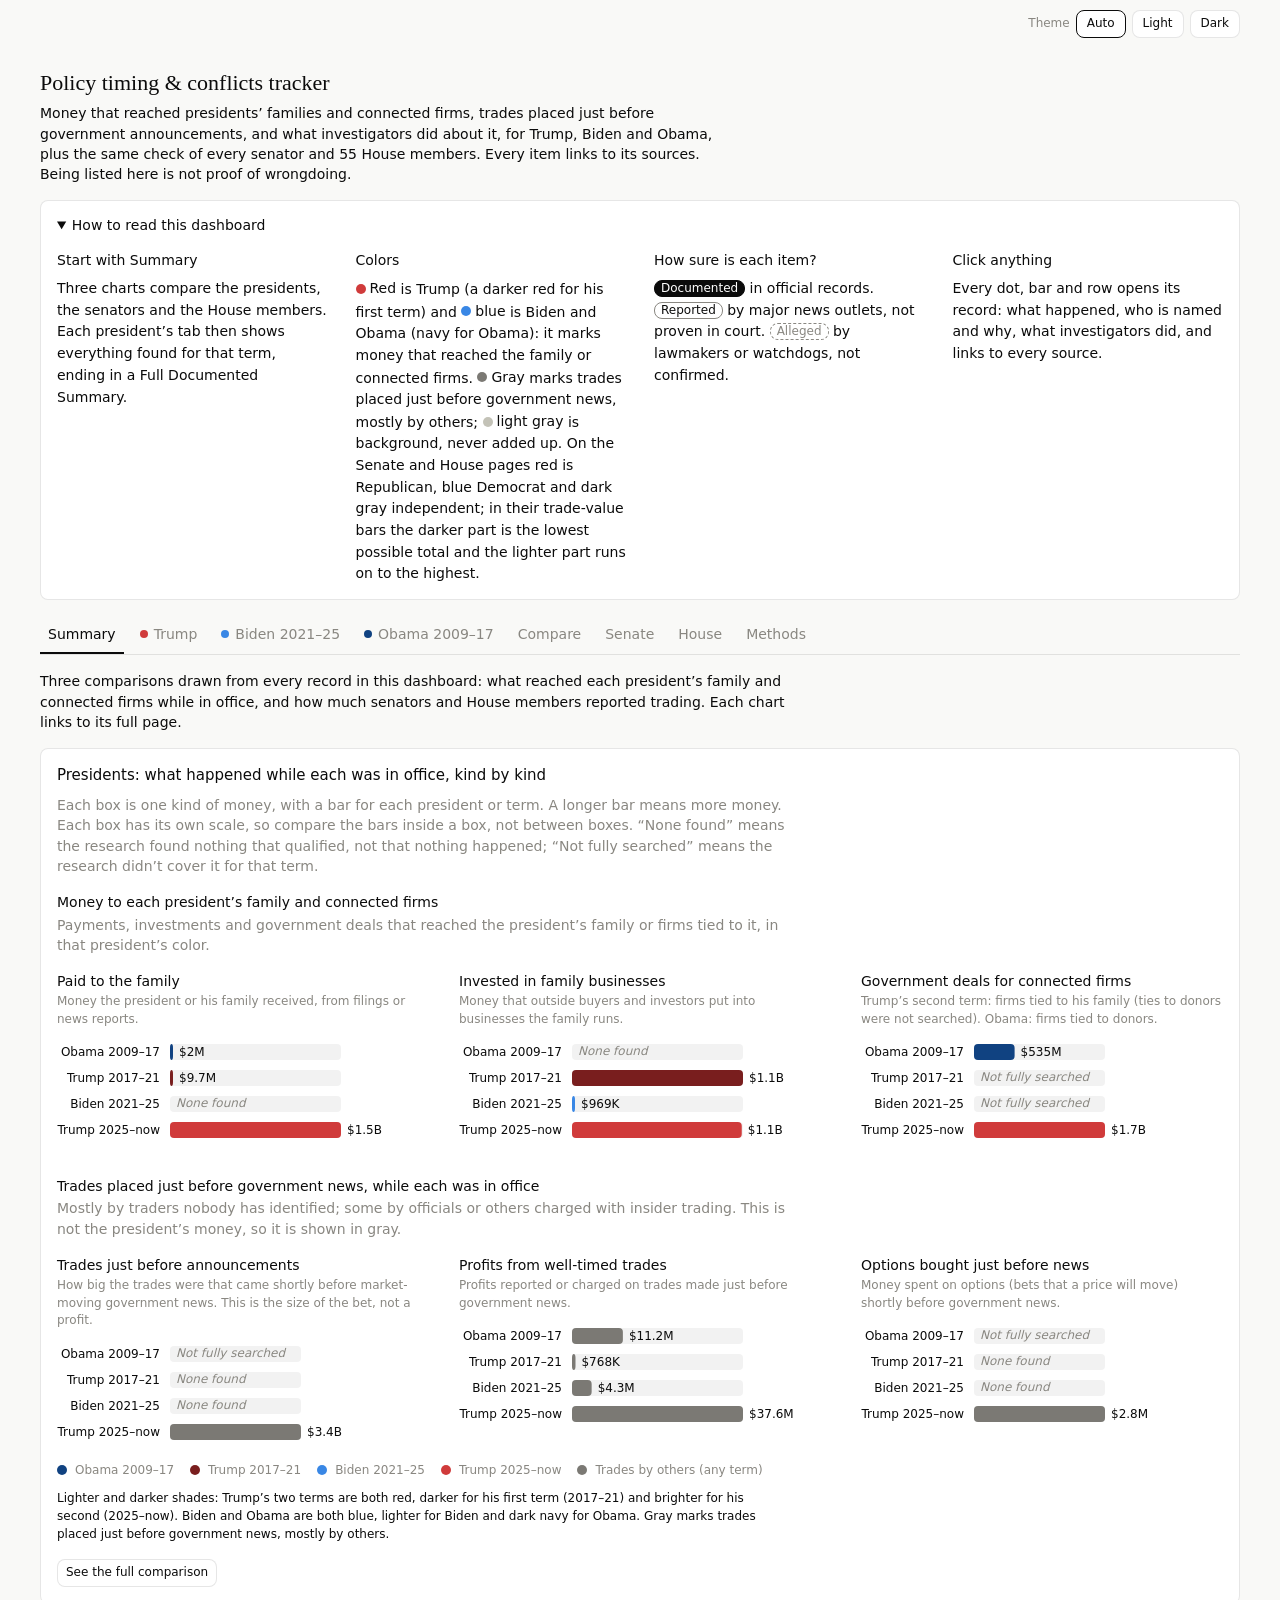
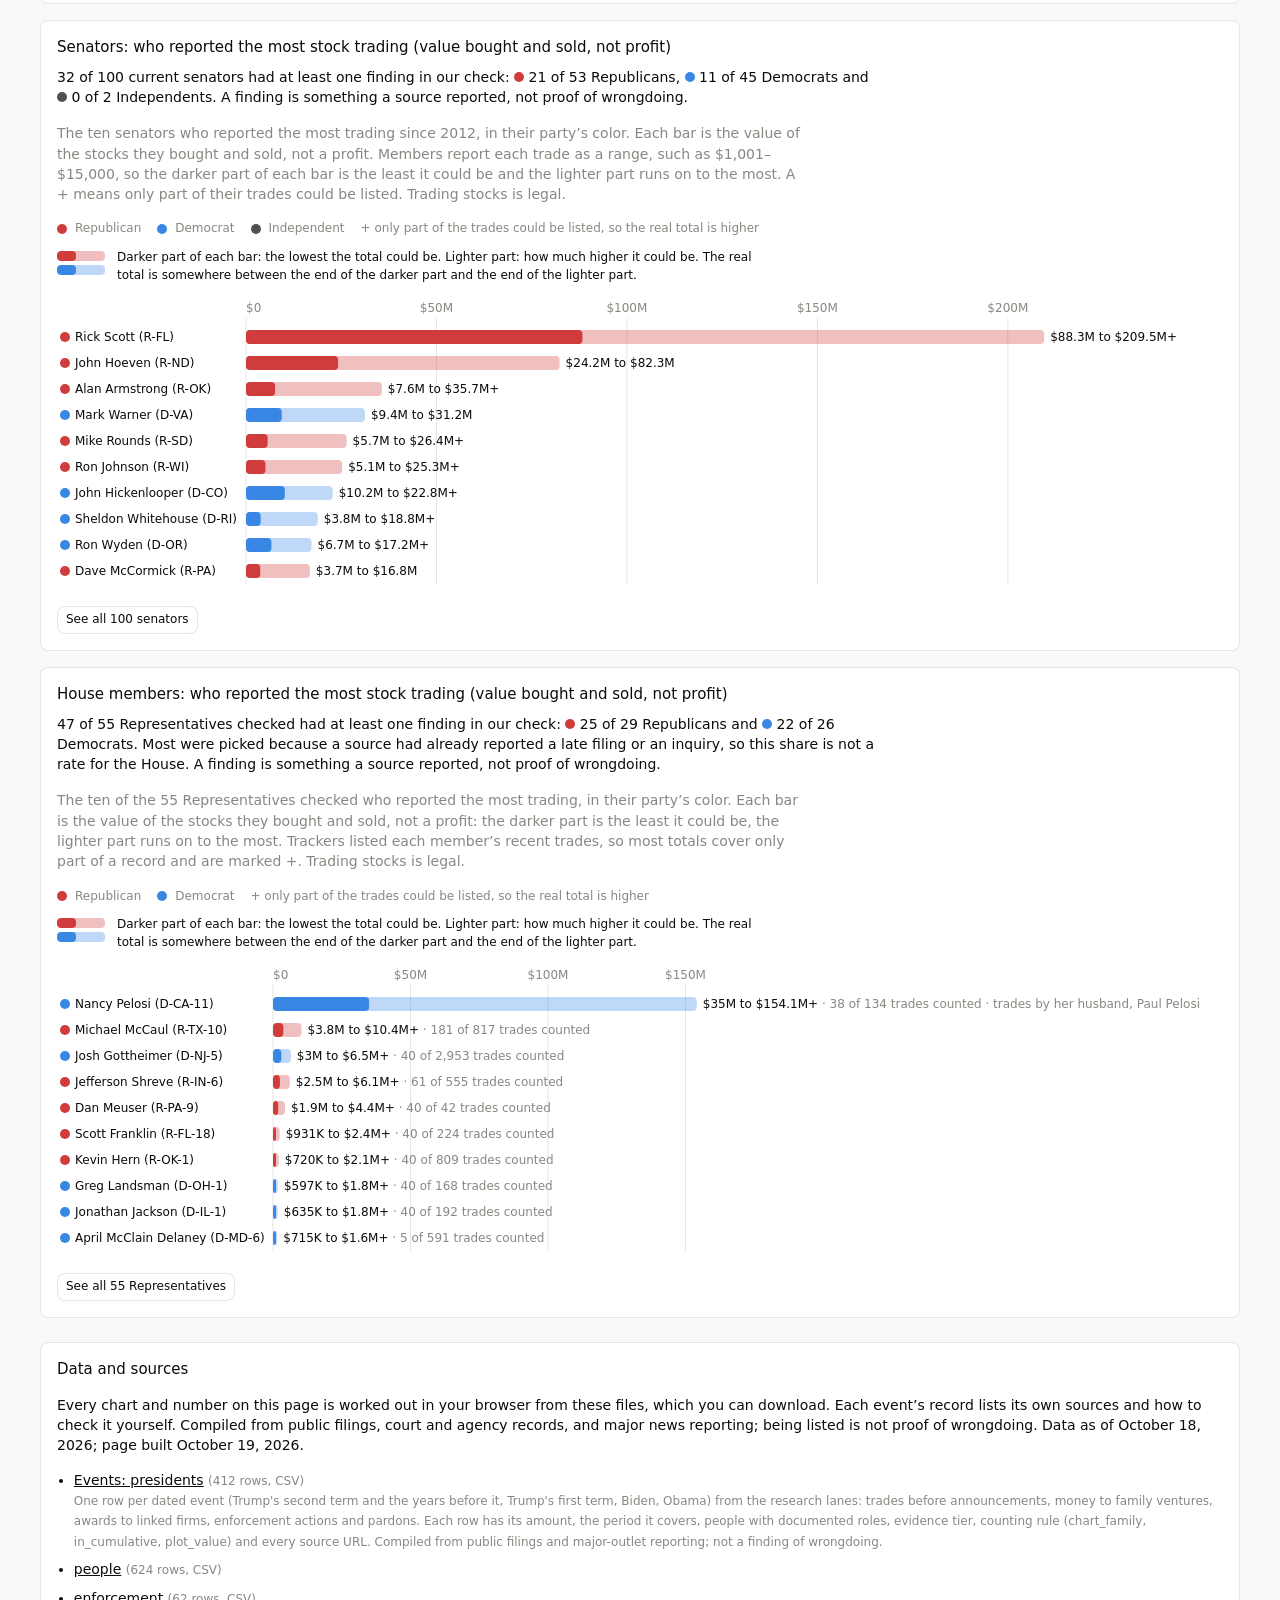
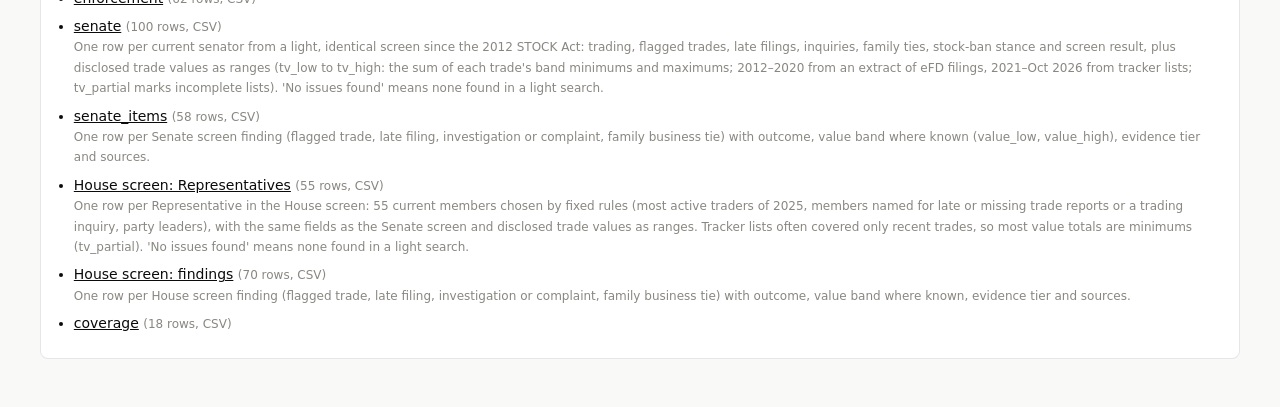
==== index.html @ ead2ba19 "Add the policy timing & conflicts tracker website A standalone copy of the dashboard: the same page," ====
<!doctype html>
<html lang="en" class="cds-root" data-mode="system">
<head>
<meta charset="utf-8">
<meta name="viewport" content="width=device-width, initial-scale=1">
<title>Policy timing &amp; conflicts tracker</title>
<meta name="description" content="Money that reached presidents’ families and connected firms, trades placed just before government announcements, and what investigators did, for Trump, Biden and Obama, plus a check of every senator and 55 House members. Every item links to its sources.">
<meta property="og:title" content="Policy timing &amp; conflicts tracker">
<meta property="og:description" content="Sourced, dated records with the same rules for every president and member of Congress. Being listed is not proof of wrongdoing.">
<script>
  // The reader's theme choice, if they made one on an earlier visit; otherwise the system setting decides.
  try { const m = localStorage.getItem('tt-theme'); if (m === 'light' || m === 'dark') document.documentElement.setAttribute('data-mode', m); } catch (err) {}
</script>
<link rel="stylesheet" href="theme.css">
<style>
  #dash-root { padding: clamp(16px, 3vw, 32px) clamp(16px, 4vw, 40px) 0; }
  .site-bar { max-width: 1240px; margin: 0 auto; padding: 10px clamp(16px, 4vw, 40px) 0; display: flex; justify-content: flex-end; gap: 6px; align-items: center;
    font-size: var(--cds-font-size-caption); color: var(--color-fg-muted); }
  .site-bar button { font: inherit; border: 1px solid var(--color-border-line); background: var(--color-panel); color: var(--color-fg); border-radius: var(--cds-radius); min-height: 1.75rem; padding: 0 10px; cursor: pointer; }
  .site-bar button[aria-pressed="true"] { border-color: var(--color-fg); font-weight: var(--cds-font-weight-medium); }
  .site-foot { max-width: 1240px; margin: 0 auto; padding: 8px clamp(16px, 4vw, 40px) 48px; font-size: var(--cds-font-size-body); }
  .site-foot .site-card { background: var(--color-panel); border: 1px solid var(--color-border-line); border-radius: var(--cds-radius); padding: var(--cds-pad-lg); }
  .site-foot h2 { font-size: var(--cds-font-size-heading); font-weight: var(--cds-font-weight-medium); margin: 0 0 6px; }
  .site-foot ul { margin: 8px 0 0; padding-left: 1.2em; }
  .site-foot li { margin-bottom: 8px; }
  .site-foot a { color: var(--color-fg); }
  .site-muted { color: var(--color-fg-muted); font-size: var(--cds-font-size-caption); }
  .site-noscript { max-width: 60ch; margin: 2rem auto; padding: 0 16px; }
  @media (pointer: coarse) { .site-bar button { min-height: 44px; padding: 0 14px; } }
</style>
</head>
<body>
<div class="site-bar" role="group" aria-label="Color theme">
  <span>Theme</span>
  <button type="button" data-theme="system">Auto</button>
  <button type="button" data-theme="light">Light</button>
  <button type="button" data-theme="dark">Dark</button>
</div>
<noscript><p class="site-noscript">This dashboard draws its charts with JavaScript. Turn JavaScript on to see it, or download the data files listed at the bottom of the page.</p></noscript>
<div id="dash-root" data-appifact-content>
<style>
/* Policy timing & conflicts tracker, v2. Only the page's own classes are styled; every color is a theme token or one of the
   party colors below, which are set for light and dark. */
.tt-wrap { max-width: 1240px; margin-inline: auto; font-family: var(--font-anthropic-sans); color: var(--color-fg); container-type: inline-size; }
.tt-wrap [hidden] { display: none !important; }

/* ---------- Party colors ----------
   Each president has a color for money to the family and connected firms (-c-<page>): two reds for Trump's two terms,
   two blues for Biden and Obama. Trades just before government news, mostly by others, take one neutral gray on every
   page (-c-trades), and background kinds a light gray. Senate and House members take their party's color. Steps come from the design system's color ramps, picked per theme and checked for
   separation under red-green color blindness; every chart also labels what each color means. */
.tt-wrap {
  --tt-dur: calc(var(--cds-dur-slow) * 2.6);
  --tt-dur-mark: calc(var(--cds-dur-slow) * 1.3);
  --tt-c-trump: #d03b3b; --tt-c-trump1: #791e1e; --tt-c-biden: #3987e5; --tt-c-obama: #104281;
  --tt-c-trades: #7b7974;
  --tt-c-R: #d03b3b; --tt-c-D: #3987e5; --tt-c-I: #52514e;
  --tt-c-muted: var(--cds-chart-muted);
  --tt-accent: var(--color-fg-muted);
}
@media screen {
  :where([data-mode=dark] .cds-root:not([data-mode=light]):not([data-mode=system]), .cds-root[data-mode=dark], .cds-dark-scope[data-mode=dark]) .tt-wrap {
    --tt-c-trump: #ec7e7e; --tt-c-trump1: #b93535; --tt-c-biden: #6da7ec; --tt-c-obama: #256abf;
    --tt-c-trades: #c3c2b7;
    --tt-c-R: #ec7e7e; --tt-c-D: #6da7ec; --tt-c-I: #6d6b67;
    --tt-c-muted: #6d6b67;
  }
}
@media screen and (prefers-color-scheme: dark) {
  :where([data-mode=system] .cds-root:not([data-mode=light]):not([data-mode=dark]), .cds-root[data-mode=system], .cds-root:not([data-mode]):not([data-mode] *)) .tt-wrap {
    --tt-c-trump: #ec7e7e; --tt-c-trump1: #b93535; --tt-c-biden: #6da7ec; --tt-c-obama: #256abf;
    --tt-c-trades: #c3c2b7;
    --tt-c-R: #ec7e7e; --tt-c-D: #6da7ec; --tt-c-I: #6d6b67;
    --tt-c-muted: #6d6b67;
  }
}
/* Each president's page wears its color: the band over the page header, section rules, the summary button. */
#trump { --tt-accent: var(--tt-c-trump); }
#trump1 { --tt-accent: var(--tt-c-trump1); }
#biden { --tt-accent: var(--tt-c-biden); }
#obama { --tt-accent: var(--tt-c-obama); }
.tt-page[data-pres] .tt-term-band { fill: var(--tt-accent); opacity: .08; }
.tt-page[data-pres] .tt-page-head { border-top: 4px solid var(--tt-accent); background: color-mix(in srgb, var(--tt-accent) 7%, var(--color-panel)); border-radius: var(--cds-radius); padding: var(--cds-pad-md) var(--cds-pad-lg); }
.tt-page[data-pres] .tt-section-title, .tt-page[data-pres] .tt-sum-title { border-left: 4px solid var(--tt-accent); padding-left: var(--cds-pad-sm); }
.tt-pres-name { font-family: var(--font-anthropic-serif); font-weight: 400; font-size: var(--cds-font-size-title); line-height: 1.15; margin: 0 0 var(--cds-gap-xs); }
.tt-party-word { font-size: var(--cds-font-size-caption); color: var(--color-fg-muted); }
/* Party chips: a dot in the party's color beside the letter or name, in text color. */
.tt-party { display: inline-flex; align-items: center; gap: 4px; white-space: nowrap; }
.tt-party-dot { display: inline-block; flex: none; width: .625rem; height: .625rem; border-radius: 50%; background: var(--tt-c-muted); }
.tt-party-R .tt-party-dot { background: var(--tt-c-R); }
.tt-party-D .tt-party-dot { background: var(--tt-c-D); }
.tt-party-I .tt-party-dot { background: var(--tt-c-I); }
.tt-party-T .tt-party-dot { background: var(--tt-c-trades); }
.tt-party-M .tt-party-dot { background: var(--tt-c-muted); }
.tt-row[data-party] .tt-td:first-child { box-shadow: inset 3px 0 0 var(--tt-row-party, transparent); }
.tt-row[data-party="R"] { --tt-row-party: var(--tt-c-R); }
.tt-row[data-party="D"] { --tt-row-party: var(--tt-c-D); }
.tt-row[data-party="I"] { --tt-row-party: var(--tt-c-I); }

/* ---------- Header and tabs ---------- */
.tt-head { margin-bottom: var(--cds-gap-md); }
.tt-title { font-family: var(--font-anthropic-serif); font-weight: 400; font-size: var(--cds-font-size-title); line-height: 1.15; margin: 0 0 var(--cds-gap-xs); }
.tt-sub { font-size: var(--cds-font-size-body); color: var(--color-fg); margin: 0; max-width: 78ch; }
.tt-tabs { display: flex; flex-wrap: wrap; gap: var(--cds-gap-xs); border-bottom: 1px solid var(--color-border-line); }
.tt-tab { font: inherit; font-size: var(--cds-font-size-body); background: none; border: 0; border-bottom: 2px solid transparent; color: var(--color-fg-muted); padding: var(--cds-pad-sm); min-height: 2.25rem; cursor: pointer; }
.tt-tab[aria-selected="true"] { color: var(--color-fg); border-bottom-color: var(--color-fg); font-weight: var(--cds-font-weight-medium); }
/* A president's tab carries that president's color: a dot always, the underline when open. */
.tt-tab { display: inline-flex; align-items: center; gap: 6px; transition: color var(--cds-dur-base), border-color var(--cds-dur-base); }
.tt-tab-dot { display: inline-block; width: .5rem; height: .5rem; border-radius: 50%; background: var(--tt-tab-c, transparent); }
.tt-tab[data-page="trump"] { --tt-tab-c: var(--tt-c-trump); }
.tt-tab[data-page="biden"] { --tt-tab-c: var(--tt-c-biden); }
.tt-tab[data-page="obama"] { --tt-tab-c: var(--tt-c-obama); }
.tt-tab[data-page="trump"][aria-selected="true"], .tt-tab[data-page="biden"][aria-selected="true"], .tt-tab[data-page="obama"][aria-selected="true"] { border-bottom-color: var(--tt-tab-c); border-bottom-width: 3px; }
.tt-tab:hover { color: var(--color-fg); }
.tt-tab:focus-visible, .tt-chip:focus-visible, .tt-btn:focus-visible, .tt-th-btn:focus-visible, .tt-linkbtn:focus-visible { outline: 2px solid var(--color-fg); outline-offset: 2px; }

/* ---------- Page header: takeaway and callouts ---------- */
.tt-page-head { margin-bottom: var(--cds-gap-md); }
.tt-span-note { color: var(--color-fg-muted); font-size: var(--cds-font-size-body); margin: 0 0 var(--cds-gap-xs); }
.tt-takeaway { font-size: var(--cds-font-size-body); margin: 0 0 var(--cds-gap-md); max-width: 84ch; min-height: 1.4em; }
.tt-callouts { display: grid; grid-template-columns: repeat(auto-fit, minmax(min(100%, 15rem), 1fr)); gap: var(--cds-gap-md); }
.tt-callout { background: var(--color-panel); border: 1px solid var(--color-border-line); border-radius: var(--cds-radius); padding: var(--cds-pad-md) var(--cds-pad-lg); display: flex; flex-direction: column; gap: var(--cds-gap-xs); min-width: 0; }
.tt-callout-label { font-size: var(--cds-font-size-caption); color: var(--color-fg-muted); font-weight: var(--cds-font-weight-medium); }
.tt-big { font-family: var(--font-anthropic-serif); font-weight: 400; font-size: var(--cds-font-size-title); line-height: 1.05; min-height: 1.05em; }
.tt-callout-sub { font-size: var(--cds-font-size-caption); color: var(--color-fg); line-height: 1.5; min-height: 1.3em; }
.tt-muted { color: var(--color-fg-muted); }
.tt-strong { font-weight: var(--cds-font-weight-medium); }

/* ---------- Per-kind totals tiles ---------- */
.tt-section-title { font-size: var(--cds-font-size-heading); font-weight: var(--cds-font-weight-medium); margin: var(--cds-gap-lg) 0 var(--cds-gap-xs); }
.tt-section-note { color: var(--color-fg-muted); font-size: var(--cds-font-size-body); margin: 0 0 var(--cds-gap-sm); max-width: 84ch; }
.tt-kpis { display: grid; grid-template-columns: repeat(auto-fit, minmax(min(100%, 16rem), 1fr)); gap: var(--cds-gap-md); margin-bottom: var(--cds-gap-md); }
.tt-kpi { background: var(--color-panel); border: 1px solid var(--color-border-line); border-top: 3px solid var(--cds-chart-muted); border-radius: var(--cds-radius); padding: var(--cds-pad-md) var(--cds-pad-lg); display: flex; flex-direction: column; gap: var(--cds-gap-xs); min-width: 0; }
.tt-kpi-label { display: flex; align-items: center; gap: var(--cds-gap-xs); font-size: var(--cds-font-size-caption); font-weight: var(--cds-font-weight-medium); color: var(--color-fg); }
.tt-kpi-val { font-family: var(--font-anthropic-serif); font-weight: 400; font-size: var(--cds-font-size-title); line-height: 1.05; min-height: 1.05em; }
.tt-kpi-none { font-family: var(--font-anthropic-sans); font-size: var(--cds-font-size-body); color: var(--color-fg-muted); }
.tt-kpi-sub { font-size: var(--cds-font-size-caption); color: var(--color-fg); min-height: 1.3em; }
.tt-kpi-top { font-size: var(--cds-font-size-caption); color: var(--color-fg); border-top: 1px solid var(--color-border-line); padding-top: var(--cds-pad-xs); margin-top: auto; display: flex; flex-direction: column; gap: var(--cds-gap-xs); min-height: 1.3em; }
.tt-kpi-note { font-size: var(--cds-font-size-caption); color: var(--color-fg-muted); }
.tt-linkbtn { font: inherit; font-size: var(--cds-font-size-caption); background: none; border: 0; padding: 0; color: var(--color-fg); text-align: left; cursor: pointer; text-decoration: underline; text-decoration-color: var(--color-border-line); text-underline-offset: 2px; }
.tt-linkbtn:hover { text-decoration-color: var(--color-fg); }

/* ---------- Swatches, badges, legends ---------- */
.tt-sw { display: inline-block; flex: none; width: .625rem; height: .625rem; border-radius: 50%; background: var(--cds-chart-muted); }
.tt-sw-line { display: inline-block; flex: none; width: .75rem; height: 2px; border-radius: 1px; background: var(--cds-chart-muted); }
.tt-badge { display: inline-flex; align-items: center; font-size: var(--cds-font-size-caption); line-height: 1.25; padding: 0 var(--cds-pad-xs); border: 1px solid var(--color-border-line); border-radius: var(--cds-radius); color: var(--color-fg); white-space: nowrap; font-weight: var(--cds-font-weight-medium); }
.tt-badge-documented { background: var(--color-fg); border-color: var(--color-fg); color: var(--color-panel); }
.tt-badge-reported { border-color: var(--color-fg-muted); }
.tt-badge-alleged { border-style: dashed; border-color: var(--color-fg-muted); color: var(--color-fg-muted); }
.tt-badge-unknown { border-style: dotted; border-color: var(--color-fg); }
.tt-badge-quiet { color: var(--color-fg-muted); font-weight: 400; }
.tt-badge-plain { font-weight: 400; }
.tt-legend { display: flex; flex-wrap: wrap; gap: var(--cds-gap-xs) var(--cds-gap-md); margin-top: var(--cds-gap-sm); font-size: var(--cds-font-size-caption); color: var(--color-fg-muted); }
.tt-legend-item { display: inline-flex; align-items: center; gap: var(--cds-gap-xs); }
.tt-key-svg { display: block; flex: none; overflow: visible; }

/* ---------- Filter row ---------- */
.tt-filters { background: var(--color-panel); border: 1px solid var(--color-border-line); border-radius: var(--cds-radius); padding: var(--cds-pad-sm) var(--cds-pad-md); margin-bottom: var(--cds-gap-md); }
.tt-filter-body { display: flex; flex-wrap: wrap; align-items: center; gap: var(--cds-gap-sm) var(--cds-gap-lg); }
.tt-filters .tt-filter-toggle { display: none; }
.tt-fgroup { display: flex; flex-wrap: wrap; align-items: center; gap: var(--cds-gap-xs); }
.tt-fgroup-label { font-size: var(--cds-font-size-caption); color: var(--color-fg-muted); margin-right: var(--cds-gap-xs); }
.tt-chip, .tt-btn { font: inherit; font-size: var(--cds-font-size-caption); display: inline-flex; align-items: center; gap: var(--cds-gap-xs); min-height: 1.75rem; padding: 0 var(--cds-pad-sm); border: 1px solid var(--color-border-line); border-radius: var(--cds-radius); background: var(--color-panel); color: var(--color-fg); cursor: pointer; }
.tt-chip[aria-pressed="true"] { border-color: var(--color-fg); }
.tt-chip[aria-pressed="false"] { color: var(--color-fg-muted); }
.tt-chip[aria-pressed="false"] .tt-sw, .tt-chip[aria-pressed="false"] .tt-key-svg { opacity: .3; }
.tt-btn:hover, .tt-chip:hover { background: var(--color-bg); }
.tt-btn-icon { min-width: 1.75rem; justify-content: center; padding: 0; }
.tt-picked { border-color: var(--color-fg); background: var(--color-bg); }
.tt-range-label { font-size: var(--cds-font-size-caption); color: var(--color-fg); }
.tt-date { font: inherit; font-size: var(--cds-font-size-caption); min-height: 1.75rem; padding: 0 var(--cds-pad-xs); border: 1px solid var(--color-border-line); border-radius: var(--cds-radius); background: var(--color-bg); color: var(--color-fg); }
.tt-date:focus-visible, .tt-search:focus-visible { outline: 2px solid var(--color-fg); outline-offset: 1px; }
.tt-gap-top { margin-top: var(--cds-gap-md); }
.tt-count { font-size: var(--cds-font-size-caption); color: var(--color-fg-muted); }

/* ---------- Cards and charts ---------- */
.tt-card { background: var(--color-panel); border: 1px solid var(--color-border-line); border-radius: var(--cds-radius); padding: var(--cds-pad-lg); margin-bottom: var(--cds-gap-md); position: relative; min-width: 0; }
.tt-card-title { font-size: var(--cds-font-size-heading); font-weight: var(--cds-font-weight-medium); margin: 0 0 var(--cds-gap-xs); }
.tt-card-note { color: var(--color-fg-muted); font-size: var(--cds-font-size-body); margin: 0 0 var(--cds-gap-md); max-width: 84ch; }
.tt-card-callout { font-size: var(--cds-font-size-body); margin: 0 0 var(--cds-gap-md); max-width: 92ch; min-height: 1.4em; }
.tt-grid2 { display: grid; grid-template-columns: repeat(auto-fit, minmax(min(100%, 22rem), 1fr)); gap: var(--cds-gap-md); }
.tt-chart { position: relative; width: 100%; }
.tt-svg { display: block; overflow: visible; }
.tt-timeline { min-height: 280px; }
.tt-brush { min-height: 64px; margin-top: var(--cds-gap-sm); }
.tt-running { min-height: 190px; }
.tt-network { min-height: 440px; }
.tt-compare { min-height: 220px; }
.tt-enforce { min-height: 230px; }
.tt-senate-chart { min-height: 220px; }
.tt-empty { color: var(--color-fg-muted); font-size: var(--cds-font-size-caption); margin: 0; padding: var(--cds-pad-sm) 0; }
.tt-multiples { display: grid; grid-template-columns: repeat(auto-fit, minmax(min(100%, 21rem), 1fr)); gap: var(--cds-gap-lg) var(--cds-gap-md); }
.tt-mult { min-width: 0; }
.tt-mult-title { display: flex; align-items: center; gap: var(--cds-gap-xs); font-size: var(--cds-font-size-caption); font-weight: var(--cds-font-weight-medium); margin-bottom: var(--cds-gap-xs); }
.tt-mult-sub { font-size: var(--cds-font-size-caption); color: var(--color-fg-muted); margin-top: var(--cds-gap-xs); }
.tt-mult-chart { position: relative; min-height: 160px; }
.tt-toggle-row { display: flex; flex-wrap: wrap; gap: var(--cds-gap-sm); margin-top: var(--cds-gap-md); }

/* SVG marks */
.tt-grid { stroke: var(--cds-chart-grid); stroke-width: 1; }
.tt-axis-line { stroke: var(--cds-chart-axis); stroke-width: 1; }
.tt-axis text, .tt-tick { font-size: var(--cds-font-size-caption); fill: var(--color-fg-muted); font-variant-numeric: tabular-nums; }
.tt-axis path, .tt-axis line { stroke: var(--cds-chart-axis); }
.tt-lane-label { font-size: var(--cds-font-size-caption); fill: var(--color-fg); font-weight: var(--cds-font-weight-medium); }
.tt-term-band { fill: var(--cds-chart-grid); opacity: .45; }
.tt-term-label, .tt-band-label { font-size: var(--cds-font-size-caption); fill: var(--color-fg-muted); }
.tt-band { fill: var(--cds-chart-grid); opacity: .38; }
.tt-band-alt { opacity: .14; }
.tt-window { fill: var(--cds-chart-reference); opacity: .14; }
.tt-stem { stroke-width: 1.5; opacity: .6; }
.tt-whisker { stroke-width: 4; opacity: .25; stroke-linecap: round; }
.tt-dot { stroke-width: 2; }
.tt-act { fill: var(--cds-chart-muted); stroke: var(--color-panel); stroke-width: 1; }
.tt-hit { fill: transparent; stroke: none; cursor: pointer; }
.tt-hit:focus-visible { outline: none; stroke: var(--color-fg); stroke-width: 1.5; }
.tt-ev.tt-hot .tt-dot, .tt-ev.tt-hot .tt-act { stroke: var(--color-fg); stroke-width: 2.5; }
.tt-has-hot .tt-ev { opacity: .28; }
.tt-has-hot .tt-ev.tt-hot { opacity: 1; }
.tt-dim { opacity: .22; }
.tt-anno { font-size: var(--cds-font-size-caption); fill: var(--color-fg); paint-order: stroke; stroke: var(--color-panel); stroke-width: 3px; stroke-linejoin: round; font-variant-numeric: tabular-nums; }
.tt-anno-strong { font-weight: var(--cds-font-weight-medium); }
.tt-anno-line { stroke: var(--cds-chart-reference); stroke-width: 1; fill: none; }
.tt-run-line { fill: none; stroke-width: 2; stroke-linecap: round; stroke-linejoin: round; }
.tt-run-area { opacity: .1; stroke: none; }
.tt-run-dash { fill: none; stroke-width: 2; stroke-dasharray: 5 4; }
.tt-run-key { display: flex; flex-wrap: wrap; gap: var(--cds-gap-xs) var(--cds-gap-lg); font-size: var(--cds-font-size-caption); color: var(--color-fg-muted); margin: 0 0 var(--cds-gap-md); }
.tt-run-key-item { display: inline-flex; align-items: center; gap: var(--cds-gap-xs); }
.tt-run-key-svg { flex: none; overflow: visible; }
.tt-axis-title { font-size: var(--cds-font-size-caption); fill: var(--color-fg-muted); }
.tt-anno-sub { fill: var(--color-fg-muted); }
.tt-span { stroke-width: 3; stroke-linecap: round; opacity: .45; }
.tt-end-label { font-size: var(--cds-font-size-caption); fill: var(--color-fg); font-weight: var(--cds-font-weight-medium); font-variant-numeric: tabular-nums; }
.tt-ink-line { fill: none; stroke: var(--color-fg); stroke-width: 2; stroke-linecap: round; stroke-linejoin: round; }
.tt-ink-dot { fill: var(--color-fg); stroke: var(--color-panel); stroke-width: 2; }
.tt-emph-line { fill: none; stroke: var(--color-fg); stroke-width: 4; stroke-linecap: round; opacity: .35; }
.tt-bar { fill: var(--color-fg-muted); }
.tt-bar-track { fill: var(--cds-chart-grid); opacity: .5; }
.tt-bar-label { font-size: var(--cds-font-size-caption); fill: var(--color-fg); font-variant-numeric: tabular-nums; }
.tt-row-label { font-size: var(--cds-font-size-caption); fill: var(--color-fg); }
.tt-bar-g.tt-picked-bar .tt-bar { stroke: var(--color-fg); stroke-width: 2; }
.tt-brush-sel { fill: var(--cds-chart-reference); fill-opacity: .18; stroke: var(--color-fg-muted); stroke-width: 1; }
.tt-brush-handle { fill: var(--color-fg-muted); opacity: .5; }
.tt-tickmark { stroke-width: 2; stroke-linecap: round; }

/* Network */
.tt-net-tools { position: absolute; top: var(--cds-pad-xs); right: var(--cds-pad-xs); display: flex; gap: var(--cds-gap-xs); z-index: 2; }
.tt-net-link { stroke: var(--cds-chart-axis); stroke-width: 1; opacity: .6; }
.tt-net-link-hit { stroke: transparent; stroke-width: 12; fill: none; cursor: help; }
.tt-net-person { fill: var(--color-panel); stroke: var(--color-fg); stroke-width: 1.5; cursor: pointer; }
.tt-net-event { stroke: var(--color-panel); stroke-width: 1.5; cursor: pointer; }
.tt-net-label { font-size: var(--cds-font-size-caption); fill: var(--color-fg); paint-order: stroke; stroke: var(--color-panel); stroke-width: 3px; stroke-linejoin: round; pointer-events: none; }
.tt-net-sel .tt-net-person { stroke-width: 3; fill: var(--color-bg); }
.tt-net-g.tt-focus .tt-net-node, .tt-net-g.tt-focus .tt-net-edge { opacity: .14; }
.tt-net-g.tt-focus .tt-net-node.tt-on, .tt-net-g.tt-focus .tt-net-edge.tt-on { opacity: 1; }
.tt-net-node.tt-dim { opacity: .2; }
.tt-net-canvas { cursor: grab; touch-action: none; }
.tt-people-wrap { max-height: 20rem; overflow: auto; margin-top: var(--cds-gap-md); }

/* Tooltip popover */
.tt-tip { position: absolute; z-index: 6; pointer-events: none; background: var(--cds-surface-popover); border: 1px solid var(--cds-border); border-radius: var(--cds-radius); box-shadow: var(--cds-shadow-popover); padding: var(--cds-pad-xs) var(--cds-pad-sm); font-size: var(--cds-font-size-caption); max-width: 20rem; color: var(--color-fg); }
.tt-tip-head { color: var(--cds-text-secondary); }
.tt-tip-title { font-weight: var(--cds-font-weight-medium); margin: 2px 0; }
.tt-tip-line { display: flex; align-items: center; gap: var(--cds-gap-xs); }
.tt-tip-value { font-weight: var(--cds-font-weight-medium); font-variant-numeric: tabular-nums; }
.tt-tip-muted { color: var(--color-fg-muted); }

/* Detail drawer */
.tt-drawer { border-color: var(--color-fg-muted); }
.tt-drawer-head { display: flex; justify-content: space-between; align-items: flex-start; gap: var(--cds-gap-md); margin-bottom: var(--cds-gap-sm); }
.tt-drawer-title { font-size: var(--cds-font-size-heading); font-weight: var(--cds-font-weight-medium); margin: 0 0 var(--cds-gap-xs); }
.tt-drawer-badges { display: flex; flex-wrap: wrap; gap: var(--cds-gap-xs); align-items: center; }
.tt-drawer-grid { display: grid; grid-template-columns: repeat(auto-fit, minmax(min(100%, 22rem), 1fr)); gap: var(--cds-gap-sm) var(--cds-gap-lg); }
.tt-field { margin: 0 0 var(--cds-gap-sm); font-size: var(--cds-font-size-body); max-width: 80ch; }
.tt-field-label { display: block; font-size: var(--cds-font-size-caption); color: var(--color-fg-muted); }
.tt-field-note { border-left: 2px solid var(--color-fg-muted); padding-left: var(--cds-pad-sm); }
.tt-src-list { margin: var(--cds-gap-xs) 0 0; padding-left: 1.2em; font-size: var(--cds-font-size-caption); }
.tt-src-item { margin-bottom: var(--cds-gap-xs); }
.tt-src-link { color: var(--color-fg); overflow-wrap: anywhere; }
.tt-people-list { margin: var(--cds-gap-xs) 0 0; padding-left: 1.2em; font-size: var(--cds-font-size-caption); }
.tt-items { margin: var(--cds-gap-xs) 0 0; padding-left: 1.2em; font-size: var(--cds-font-size-caption); }
.tt-item { margin-bottom: var(--cds-gap-sm); }
.tt-item-head { display: flex; flex-wrap: wrap; gap: var(--cds-gap-xs); align-items: center; margin-bottom: 2px; }

/* Tables */
.tt-table-tools { display: flex; flex-wrap: wrap; gap: var(--cds-gap-sm); align-items: center; margin-bottom: var(--cds-gap-sm); }
.tt-search { font: inherit; font-size: var(--cds-font-size-body); width: 100%; max-width: 28rem; min-height: 2rem; padding: var(--cds-pad-xs) var(--cds-pad-sm); border: 1px solid var(--color-border-line); border-radius: var(--cds-radius); background: var(--color-bg); color: var(--color-fg); }
.tt-table-wrap { max-height: 34rem; overflow: auto; }
.tt-table { width: 100%; border-collapse: collapse; font-size: var(--cds-font-size-caption); font-variant-numeric: tabular-nums; }
.tt-th { position: sticky; top: 0; z-index: 1; background: var(--color-panel); text-align: left; font-weight: var(--cds-font-weight-medium); border-bottom: 1px solid var(--color-border-line); padding: var(--cds-pad-xs) var(--cds-pad-sm); vertical-align: bottom; white-space: nowrap; }
.tt-th-num { text-align: right; }
.tt-th-btn { font: inherit; background: none; border: 0; padding: 0; color: var(--color-fg); cursor: pointer; text-align: inherit; min-height: 1.5rem; }
.tt-th[aria-sort="ascending"] .tt-th-btn::after { content: " \2191"; }
.tt-th[aria-sort="descending"] .tt-th-btn::after { content: " \2193"; }
.tt-td { border-bottom: 1px solid var(--color-border-line); padding: var(--cds-pad-xs) var(--cds-pad-sm); vertical-align: top; }
.tt-row { cursor: pointer; }
.tt-row:hover .tt-td, .tt-row.tt-hot .tt-td { background: var(--color-bg); }
.tt-row:focus-visible { outline: 2px solid var(--color-fg); outline-offset: -2px; }
.tt-row-open .tt-td { box-shadow: inset 0 -1px 0 var(--color-fg); }
.tt-num { text-align: right; white-space: nowrap; }
.tt-nowrap { white-space: nowrap; }
.tt-cell-kind { display: inline-flex; align-items: baseline; gap: var(--cds-gap-xs); }
.tt-clamp { display: -webkit-box; -webkit-line-clamp: 3; -webkit-box-orient: vertical; overflow: hidden; max-width: 46ch; }
.tt-wide-col { min-width: 16rem; }

/* Methods */
.tt-prose { max-width: 82ch; }
.tt-para { font-size: var(--cds-font-size-body); margin: 0 0 var(--cds-gap-sm); }
.tt-lead-in { font-weight: var(--cds-font-weight-medium); }
.tt-key-grid { display: grid; grid-template-columns: repeat(auto-fit, minmax(min(100%, 18rem), 1fr)); gap: var(--cds-gap-md); }
.tt-key-list { display: flex; flex-direction: column; gap: var(--cds-gap-xs); font-size: var(--cds-font-size-caption); }

/* States */
.tt-fail { display: flex; align-items: center; justify-content: center; gap: var(--cds-gap-sm); min-height: inherit; color: var(--color-fg-muted); font-size: var(--cds-font-size-caption); text-decoration: none; }
.tt-fail-dot { width: .375rem; height: .375rem; border-radius: 50%; background: var(--color-bad); flex: none; }
[data-dash-source-state=empty] { color: transparent; }
[data-dash-source-state=refreshing] { opacity: .5; transition: opacity var(--cds-dur-slow); }

/* Full Documented Summary */
.tt-jump-row { margin: var(--cds-gap-md) 0 0; }
.tt-sum-title { scroll-margin-top: calc(var(--tt-stick, 0px) + var(--cds-gap-md)); margin-top: var(--cds-gap-xl); font-family: var(--font-anthropic-serif); font-weight: 400; font-size: var(--cds-font-size-title); }
.tt-sum-glance { display: grid; gap: var(--cds-gap-sm); min-height: 6em; }
.tt-sum-glance p { margin: 0; font-size: var(--cds-font-size-body); max-width: 92ch; font-variant-numeric: tabular-nums; }
.tt-reg-wrap { max-height: 46rem; }
.tt-sum-list { margin: 0; padding-left: 1em; }
.tt-sum-list li { margin-bottom: 2px; }
.tt-sum-p { margin: 0 0 var(--cds-gap-xs); }
.tt-sum-p:last-child { margin-bottom: 0; }
.tt-sum-lab { color: var(--color-fg-muted); }
.tt-sum-sub { font-size: var(--cds-font-size-caption); color: var(--color-fg-muted); }
.tt-sum-src { overflow-wrap: anywhere; }
.tt-sum-id { font-weight: var(--cds-font-weight-medium); white-space: nowrap; }
.tt-sum-ids { display: flex; flex-wrap: wrap; gap: 2px var(--cds-gap-xs); }
.tt-sum-people .tt-badge { margin-bottom: 2px; }
.tt-sum-col-src { overflow-wrap: anywhere; }
.tt-sum-also { margin-top: 2px; }
/* Summary columns get set shares of the card, so no column pushes the table wider than its card; headers wrap. */
.tt-stack .tt-th { white-space: normal; }
.tt-sum-t-totals th:nth-child(1) { width: 24%; } .tt-sum-t-totals th:nth-child(2) { width: 11%; } .tt-sum-t-totals th:nth-child(3) { width: 9%; }
.tt-sum-t-totals th:nth-child(4) { width: 7%; } .tt-sum-t-totals th:nth-child(5) { width: 49%; }
.tt-sum-t-register th:nth-child(1) { width: 6.5%; } .tt-sum-t-register th:nth-child(2) { width: 9%; } .tt-sum-t-register th:nth-child(3) { width: 15%; }
.tt-sum-t-register th:nth-child(4) { width: 17%; } .tt-sum-t-register th:nth-child(5) { width: 9%; } .tt-sum-t-register th:nth-child(6) { width: 11%; }
.tt-sum-t-register th:nth-child(7) { width: 20%; } .tt-sum-t-register th:nth-child(8) { width: 12.5%; }
.tt-sum-t-inv th:nth-child(1) { width: 9%; } .tt-sum-t-inv th:nth-child(2) { width: 19%; } .tt-sum-t-inv th:nth-child(3) { width: 26%; }
.tt-sum-t-inv th:nth-child(4) { width: 25%; } .tt-sum-t-inv th:nth-child(5) { width: 9%; } .tt-sum-t-inv th:nth-child(6) { width: 12%; }
.tt-sum-t-pardons th:nth-child(1) { width: 9%; } .tt-sum-t-pardons th:nth-child(2) { width: 22%; } .tt-sum-t-pardons th:nth-child(3) { width: 22%; }
.tt-sum-t-pardons th:nth-child(4) { width: 32%; } .tt-sum-t-pardons th:nth-child(5) { width: 15%; }
.tt-sum-t-people th:nth-child(1) { width: 17%; } .tt-sum-t-people th:nth-child(2) { width: 7%; } .tt-sum-t-people th:nth-child(3) { width: 22%; }
.tt-sum-t-people th:nth-child(4) { width: 54%; }
.tt-sum-t-notadded th:nth-child(1) { width: 12%; } .tt-sum-t-notadded th:nth-child(2) { width: 9%; } .tt-sum-t-notadded th:nth-child(3) { width: 22%; }
.tt-sum-t-notadded th:nth-child(4) { width: 9%; } .tt-sum-t-notadded th:nth-child(5) { width: 33%; } .tt-sum-t-notadded th:nth-child(6) { width: 15%; }
.tt-sum-t-sources th:nth-child(1) { width: 20%; } .tt-sum-t-sources th:nth-child(2) { width: 52%; } .tt-sum-t-sources th:nth-child(3) { width: 8%; }
.tt-sum-t-sources th:nth-child(4) { width: 20%; }

@container (max-width: 640px) {
  .tt-hide-narrow { display: none; }
  .tt-card { padding: var(--cds-pad-md); }
}
/* Summary tables read as stacked records when there is no room for their columns: one block per row, each value under its column's name.
   The eight-column register stacks first. */
@container (max-width: 1100px) {
  .tt-sum-t-register thead { position: absolute; width: 1px; height: 1px; overflow: hidden; clip-path: inset(50%); white-space: nowrap; }
  .tt-sum-t-register, .tt-sum-t-register tbody, .tt-sum-t-register tr, .tt-sum-t-register td { display: block; width: 100%; box-sizing: border-box; }
  .tt-sum-t-register tr { border-bottom: 1px solid var(--color-border-line); padding: var(--cds-pad-sm) 0; }
  .tt-sum-t-register td { border: 0; padding: 2px 0; }
  .tt-sum-t-register td[data-label]::before { content: attr(data-label); display: block; font-size: var(--cds-font-size-caption); color: var(--color-fg-muted); }
  .tt-sum-t-register tr.tt-row:hover .tt-td { background: none; }
}
@container (max-width: 820px) {
  .tt-stack thead { position: absolute; width: 1px; height: 1px; overflow: hidden; clip-path: inset(50%); white-space: nowrap; }
  .tt-stack, .tt-stack tbody, .tt-stack tr, .tt-stack td { display: block; width: 100%; box-sizing: border-box; }
  .tt-stack tr { border-bottom: 1px solid var(--color-border-line); padding: var(--cds-pad-sm) 0; }
  .tt-stack td { border: 0; padding: 2px 0; }
  .tt-stack td[data-label]::before { content: attr(data-label); display: block; font-size: var(--cds-font-size-caption); color: var(--color-fg-muted); }
  .tt-stack .tt-num { text-align: left; white-space: normal; }
  .tt-stack .tt-wide-col { min-width: 0; }
  .tt-stack td:empty { display: none; }
  .tt-stack tr.tt-row:hover .tt-td { background: none; }
}

/* ---------- Phones and narrow windows ----------
   The tab bar stays at the top as one row that scrolls sideways, with a fade at any end that hides more tabs. The filters
   fold behind one button that says what is filtered. Long tables become one block per row, with their column names as
   sort buttons, and show their first rows with a button for more instead of a scroll box inside the page. */
.tt-tabbar { position: relative; margin-bottom: var(--cds-gap-md); }
.tt-tabbar::before, .tt-tabbar::after { content: ""; position: absolute; top: 0; bottom: 1px; width: 2.25rem; pointer-events: none; opacity: 0; z-index: 1; }
.tt-tabbar::before { left: 0; background: linear-gradient(to left, transparent, var(--color-bg)); }
.tt-tabbar::after { right: 0; background: linear-gradient(to right, transparent, var(--color-bg)); }
.tt-tabbar[data-more~="left"]::before, .tt-tabbar[data-more~="right"]::after { opacity: 1; }
.tt-page { scroll-margin-top: calc(var(--tt-bar-h, 3rem) + 4px); }
.tt-card, .tt-filters, .tt-section-title, .tt-kpis, .tt-page tr, .tt-page [tabindex] { scroll-margin-top: calc(var(--tt-stick, 0px) + var(--cds-gap-sm)); }
.tt-drawer-foot { display: none; }
.tt-more-rows { margin-top: var(--cds-gap-sm); }
.tt-filter-state { color: var(--color-fg-muted); font-weight: 400; overflow: hidden; text-overflow: ellipsis; white-space: nowrap; min-width: 0; }
.tt-filter-toggle::after { content: "\25BE"; flex: none; margin-left: auto; color: var(--color-fg-muted); }
.tt-filters.tt-open .tt-filter-toggle::after { content: "\25B4"; }
.tt-filters.tt-active .tt-filter-state { color: var(--color-fg); }
.tt-filter-toggle:focus-visible { outline: 2px solid var(--color-fg); outline-offset: 2px; }
.tt-mult-note { font-size: var(--cds-font-size-caption); color: var(--color-fg); margin: var(--cds-gap-xs) 0 0; line-height: 1.5; }

@container (max-width: 640px) {
  .tt-page { --tt-stick: var(--tt-bar-h, 3rem); }
  .tt-tabbar { position: sticky; top: 0; z-index: 5; background: var(--color-bg); }
  .tt-tabs { flex-wrap: nowrap; overflow-x: auto; overscroll-behavior-x: contain; scrollbar-width: none; gap: 0; }
  .tt-tabs::-webkit-scrollbar { display: none; }
  .tt-tab { flex: none; white-space: nowrap; padding-inline: var(--cds-pad-md); }
  .tt-guide { padding: var(--cds-pad-xs) var(--cds-pad-md); }
  .tt-page[data-pres] .tt-page-head { padding: var(--cds-pad-sm) var(--cds-pad-md); }
  .tt-callout, .tt-kpi { padding: var(--cds-pad-sm) var(--cds-pad-md); }
  .tt-callouts-2 { grid-template-columns: repeat(2, minmax(0, 1fr)); gap: var(--cds-gap-sm); }
  .tt-jump { flex: 1 1 100%; justify-content: center; }
  /* Filters fold behind one button. */
  .tt-filters { padding: var(--cds-pad-xs); }
  .tt-filters.tt-active { border-color: var(--color-fg); }
  .tt-filters .tt-filter-toggle { display: flex; align-items: center; width: 100%; min-height: 2.5rem; gap: var(--cds-gap-xs); padding: 0 var(--cds-pad-sm); font: inherit; font-size: var(--cds-font-size-body);
    font-weight: var(--cds-font-weight-medium); color: var(--color-fg); border: 0; border-radius: var(--cds-radius); background: none; text-align: left; cursor: pointer; }
  .tt-filters:not(.tt-open) .tt-filter-body { display: none; }
  .tt-filter-body { flex-direction: column; align-items: stretch; gap: var(--cds-gap-md); padding: var(--cds-pad-xs) var(--cds-pad-sm) var(--cds-pad-sm); }
  .tt-fgroup-label { flex-basis: 100%; }
  /* No scroll boxes inside the page: long tables show their rows a page at a time. */
  .tt-table-wrap, .tt-people-wrap, .tt-reg-wrap { max-height: none; }
  .tt-drawer-foot { display: flex; justify-content: flex-end; margin-top: var(--cds-gap-sm); }
  /* Tables as one block per row; the column names become a row of sort buttons. */
  .tt-cards, .tt-cards tbody { display: block; width: 100%; }
  .tt-cards thead { display: block; }
  .tt-cards thead tr { display: flex; flex-wrap: wrap; align-items: center; gap: var(--cds-gap-xs); padding-bottom: var(--cds-pad-sm); border-bottom: 1px solid var(--color-border-line); }
  .tt-cards thead tr::before { content: "Sort by"; font-size: var(--cds-font-size-caption); color: var(--color-fg-muted); }
  .tt-cards .tt-th { position: static; display: block; border: 1px solid var(--color-border-line); border-radius: var(--cds-radius); padding: 0 var(--cds-pad-sm); background: var(--color-panel); }
  .tt-cards .tt-th.tt-hide-narrow { display: none; }
  .tt-cards .tt-th[aria-sort="ascending"], .tt-cards .tt-th[aria-sort="descending"] { border-color: var(--color-fg); }
  .tt-cards .tt-th-btn { min-height: 2rem; }
  .tt-cards tbody tr { display: grid; gap: 2px var(--cds-gap-sm); align-items: baseline; padding: var(--cds-pad-sm) var(--cds-pad-xs); border-bottom: 1px solid var(--color-border-line); }
  .tt-cards td { display: block; border: 0; padding: 0; min-width: 0; }
  .tt-cards td.tt-hide-narrow { display: none; }
  .tt-cards td[colspan] { grid-column: 1 / -1; }
  .tt-cards .tt-wide-col { min-width: 0; }
  .tt-cards .tt-num { text-align: left; }
  .tt-cards .tt-badge { white-space: normal; }
  .tt-cards tr.tt-row:hover, .tt-cards tr.tt-row.tt-hot { background: var(--color-bg); }
  .tt-cards tr.tt-row:hover .tt-td, .tt-cards tr.tt-row.tt-hot .tt-td { background: none; }
  .tt-cards tr.tt-row-open { box-shadow: inset 3px 0 0 var(--color-fg); }
  .tt-cards tr.tt-row-open .tt-td { box-shadow: none; }
  .tt-cards tr[data-party] { box-shadow: inset 3px 0 0 var(--tt-row-party, transparent); padding-left: var(--cds-pad-sm); }
  .tt-cards tr[data-party].tt-row-open { box-shadow: inset 3px 0 0 var(--tt-row-party, transparent), inset 0 0 0 1px var(--color-fg); }
  .tt-cards tr[data-party] .tt-td:first-child { box-shadow: none; }
  /* Events: date and evidence on top, the event, then the amount. */
  .tt-cards-events tbody tr { grid-template-columns: minmax(0, 1fr) auto; grid-template-areas: "date tier" "title title" "amount amount"; }
  .tt-cards-events .tt-f-date { grid-area: date; color: var(--color-fg-muted); }
  .tt-cards-events .tt-f-evidence_tier { grid-area: tier; }
  .tt-cards-events .tt-f-title { grid-area: title; font-size: var(--cds-font-size-body); }
  .tt-cards-events .tt-f-amount_usd { grid-area: amount; font-weight: var(--cds-font-weight-medium); }
  .tt-cards-events .tt-f-amount_usd:empty { display: none; }
  /* Senators and Representatives: name and trade value, party and place, then the result. */
  .tt-cards-members tbody tr { grid-template-columns: auto auto minmax(0, 1fr) auto; grid-template-areas: "name name name value" "party state . flag" "res res res res"; }
  .tt-cards-members .tt-f-name { grid-area: name; font-size: var(--cds-font-size-body); font-weight: var(--cds-font-weight-medium); }
  .tt-cards-members .tt-f-party { grid-area: party; }
  .tt-cards-members .tt-f-state { grid-area: state; color: var(--color-fg-muted); }
  .tt-cards-members .tt-f-tv_high { grid-area: value; text-align: right; }
  .tt-cards-members .tt-f-flagged_trades { grid-area: flag; text-align: right; color: var(--color-fg-muted); }
  .tt-cards-members .tt-f-flagged_trades::after { content: " flagged"; }
  .tt-cards-members .tt-f-flagged_trades[data-zero] { display: none; }
  .tt-cards-members .tt-f-screen_result { grid-area: res; margin-top: 2px; }
  /* Compare: kind and total, then the president and how many amounts were added. */
  .tt-cards-compare tbody tr { grid-template-columns: minmax(0, 1fr) auto; grid-template-areas: "kind total" "pres n"; }
  .tt-cards-compare .tt-f-kind_label { grid-area: kind; font-weight: var(--cds-font-weight-medium); }
  .tt-cards-compare .tt-f-total { grid-area: total; text-align: right; font-weight: var(--cds-font-weight-medium); }
  .tt-cards-compare .tt-f-president { grid-area: pres; }
  .tt-cards-compare .tt-f-n { grid-area: n; text-align: right; color: var(--color-fg-muted); }
  .tt-cards-compare .tt-f-n::before { content: attr(data-label) ": "; }
  /* People: the name, then each count with its name. */
  .tt-cards-people tbody tr { display: flex; flex-wrap: wrap; gap: 2px var(--cds-gap-md); }
  .tt-cards-people .tt-f-person { flex-basis: 100%; font-size: var(--cds-font-size-body); font-weight: var(--cds-font-weight-medium); }
  .tt-cards-people td:not(.tt-f-person)::before { content: attr(data-label) ": "; color: var(--color-fg-muted); }
}

/* Touch screens: larger tap targets, and text fields at 16px so phones don't zoom in on them. */
@media (pointer: coarse) {
  .tt-wrap .tt-tab, .tt-wrap .tt-chip, .tt-wrap .tt-btn, .tt-wrap .tt-date, .tt-wrap .tt-search, .tt-wrap .tt-filters .tt-filter-toggle { min-height: 44px; }
  .tt-wrap .tt-btn-icon { min-width: 44px; }
  .tt-wrap .tt-th-btn { min-height: 2.25rem; }
  .tt-wrap .tt-search, .tt-wrap .tt-date { font-size: 16px; }
  .tt-wrap .tt-guide-sum, .tt-wrap .tt-more-sum { padding-block: 10px; }
}

/* Entry motion: played once, on the first draw that has rows. */
/* ---------- Motion ----------
   Charts build up the first time they draw: dots pop in left to right in date order, lines draw themselves, bars grow from
   zero, tiles rise one after another. A page fades up as it opens, and cards rise into place as they scroll into view.
   None of it plays for readers who ask their system for less motion, or in print. */
@media (prefers-reduced-motion: no-preference) {
  .tt-anim .tt-pop { transform-box: fill-box; transform-origin: center; animation: tt-pop var(--tt-dur-mark) var(--cds-ease-overshoot, var(--cds-ease-out)) both; }
  .tt-anim .tt-rise { transform-box: fill-box; transform-origin: center bottom; animation: tt-rise var(--tt-dur-mark) var(--cds-ease-out) both; }
  .tt-anim .tt-grow-x { transform-box: fill-box; transform-origin: left center; animation: tt-grow-x var(--tt-dur-mark) var(--cds-ease-out) both; }
  .tt-anim .tt-draw { stroke-dasharray: 1; animation: tt-draw var(--tt-dur) var(--cds-ease-out) both; }
  .tt-anim .tt-fade { animation: tt-fade var(--tt-dur-mark) var(--cds-ease-out) both; }
  .tt-anim .tt-rise-in { animation: tt-rise-in var(--tt-dur-mark) var(--cds-ease-out) both; }
  .tt-page:not([hidden]) { animation: tt-page-in var(--cds-dur-slow) var(--cds-ease-out) both; }
  @supports (animation-timeline: view()) {
    .tt-page .tt-card, .tt-page .tt-kpis { animation: tt-card-in linear both; animation-timeline: view(); animation-range: entry 0% entry 35%; }
  }
  .tt-tab, .tt-chip, .tt-btn, .tt-row .tt-td { transition: background-color var(--cds-dur-base), border-color var(--cds-dur-base), color var(--cds-dur-base); }
  .tt-guide[open] .tt-guide-grid { animation: tt-rise-in var(--cds-dur-slow) var(--cds-ease-out) both; }
  @keyframes tt-pop { from { transform: scale(0); } to { transform: scale(1); } }
  @keyframes tt-rise { from { transform: scaleY(0); } to { transform: scaleY(1); } }
  @keyframes tt-grow-x { from { transform: scaleX(0); } to { transform: scaleX(1); } }
  @keyframes tt-draw { from { stroke-dashoffset: 1; } to { stroke-dashoffset: 0; } }
  @keyframes tt-fade { from { opacity: 0; } to { opacity: 1; } }
  @keyframes tt-rise-in { from { opacity: 0; transform: translateY(14px); } to { opacity: 1; transform: none; } }
  @keyframes tt-page-in { from { opacity: 0; transform: translateY(10px); } to { opacity: 1; transform: none; } }
  @keyframes tt-card-in { from { opacity: 0; transform: translateY(28px); } to { opacity: 1; transform: none; } }
}
@media print {
  .tt-wrap *, .tt-wrap { animation: none !important; transition: none !important; }
  .tt-guide { display: none; }
}
.tt-num-badge { fill: var(--color-panel); stroke: var(--color-fg-muted); stroke-width: 1; }
.tt-num-badge-text { font-size: 10px; fill: var(--color-fg); font-variant-numeric: tabular-nums; }
.tt-run-notes { list-style: none; margin: var(--cds-gap-xs) 0 0; padding: 0; font-size: var(--cds-font-size-caption); color: var(--color-fg); display: grid; gap: 2px; }
.tt-run-note { display: block; line-height: 1.45; }
.tt-run-note-n { display: inline-flex; align-items: center; justify-content: center; width: 15px; height: 15px; margin-right: var(--cds-gap-xs); border-radius: 50%; border: 1px solid var(--color-fg-muted); font-size: 10px; vertical-align: 1px; }
.tt-term-switch { display: flex; flex-wrap: wrap; gap: var(--cds-gap-xs); }
.tt-range { stroke: var(--color-fg-muted); stroke-width: 12; stroke-linecap: round; opacity: .9; }
.tt-range-mid { fill: var(--color-fg); }
.tt-range-more { fill: var(--color-fg-muted); font-size: var(--cds-font-size-caption); }

/* ---------- Reading guide ---------- */
.tt-guide { margin-top: var(--cds-gap-md); background: var(--color-panel); border: 1px solid var(--color-border-line); border-radius: var(--cds-radius); padding: var(--cds-pad-sm) var(--cds-pad-lg); }
.tt-guide-sum { cursor: pointer; font-weight: var(--cds-font-weight-medium); font-size: var(--cds-font-size-body); padding: var(--cds-pad-xs) 0; }
.tt-guide-grid { display: grid; grid-template-columns: repeat(auto-fit, minmax(min(100%, 15rem), 1fr)); gap: var(--cds-gap-md) var(--cds-gap-lg); padding: var(--cds-pad-sm) 0 var(--cds-pad-xs); }
.tt-guide-h { font-size: var(--cds-font-size-body); font-weight: var(--cds-font-weight-medium); margin: 0 0 var(--cds-gap-xs); }
.tt-guide-item p { margin: 0; font-size: var(--cds-font-size-body); line-height: 1.55; }
.tt-guide-item .tt-badge { vertical-align: 1px; }

/* ---------- Term row on each president's page ---------- */
.tt-term-row { display: flex; flex-wrap: wrap; align-items: center; justify-content: space-between; gap: var(--cds-gap-sm); margin-bottom: var(--cds-gap-sm); }
.tt-term-pill { display: inline-flex; align-items: center; gap: 6px; font-size: var(--cds-font-size-body); font-weight: var(--cds-font-weight-medium); }
.tt-term-chip { font-size: var(--cds-font-size-body); min-height: 2.25rem; padding: 0 var(--cds-pad-md); }
.tt-term-chip[aria-pressed="false"] { color: var(--color-fg); }
.tt-term-chip[aria-pressed="true"] { border-color: var(--tt-accent); background: color-mix(in srgb, var(--tt-accent) 12%, var(--color-panel)); font-weight: var(--cds-font-weight-medium); }
.tt-dot-trump { --tt-tab-c: var(--tt-c-trump); }
.tt-dot-trump1 { --tt-tab-c: var(--tt-c-trump1); }
.tt-dot-biden { --tt-tab-c: var(--tt-c-biden); }
.tt-dot-obama { --tt-tab-c: var(--tt-c-obama); }
.tt-jump { font-size: var(--cds-font-size-body); font-weight: var(--cds-font-weight-medium); min-height: 2.25rem; padding: 0 var(--cds-pad-md);
  border-color: var(--tt-accent); background: color-mix(in srgb, var(--tt-accent) 12%, var(--color-panel)); }
.tt-jump:hover { background: color-mix(in srgb, var(--tt-accent) 22%, var(--color-panel)); }
.tt-jump::after { content: "\2193"; margin-left: 2px; }

/* ---------- Summary page ---------- */
.tt-sumpres { min-height: 260px; }
.tt-sumtop { min-height: 300px; }
.tt-sum-grid { display: grid; grid-template-columns: repeat(auto-fit, minmax(min(100%, 19rem), 1fr)); gap: var(--cds-gap-lg) var(--cds-gap-xl); }
.tt-sum-box { min-width: 0; }
.tt-sum-box-title { font-size: var(--cds-font-size-body); font-weight: var(--cds-font-weight-medium); }
.tt-sum-box-note { font-size: var(--cds-font-size-caption); color: var(--color-fg-muted); margin: 2px 0 var(--cds-gap-sm); }
.tt-sum-box-chart { position: relative; }
.tt-none-label { fill: var(--color-fg-muted); font-style: italic; }
.tt-strong-label { font-weight: var(--cds-font-weight-medium); }
.tt-range-bar { opacity: .9; }
.tt-more { margin: var(--cds-gap-md) 0 0; }

/* ---------- Keys ---------- */
.tt-key-box { margin-top: var(--cds-gap-sm); }
.tt-more-key { margin-top: var(--cds-gap-xs); font-size: var(--cds-font-size-caption); color: var(--color-fg-muted); }
.tt-more-sum { cursor: pointer; color: var(--color-fg); font-size: var(--cds-font-size-caption); padding: 2px 0; }
.tt-color-key { display: grid; gap: var(--cds-gap-sm); margin-top: var(--cds-gap-sm); }
.tt-color-row { display: flex; flex-wrap: wrap; align-items: center; gap: var(--cds-gap-xs) var(--cds-gap-md); font-size: var(--cds-font-size-caption); color: var(--color-fg-muted); }
.tt-color-head { font-weight: var(--cds-font-weight-medium); color: var(--color-fg); min-width: 9rem; }

/* ---------- Summary: two groups in the presidents' chart, and trade-value bars ---------- */
.tt-sum-group { margin-bottom: var(--cds-gap-lg); }
.tt-sum-group:last-child { margin-bottom: 0; }
.tt-sum-group-title { font-size: var(--cds-font-size-body); font-weight: var(--cds-font-weight-medium); margin: 0 0 2px; }
.tt-sum-group-note { font-size: var(--cds-font-size-body); color: var(--color-fg-muted); margin: 0 0 var(--cds-gap-md); max-width: 84ch; }
.tt-tv-min { opacity: 1; }
.tt-tv-max { opacity: .32; }
/* The key above each trade-value chart: party colors, then the two shades said in words beside a sample bar per party. */
.tt-legend-top { margin: 0 0 var(--cds-gap-md); }
.tt-tv-explain { flex-basis: 100%; display: flex; align-items: flex-start; gap: var(--cds-gap-sm); margin: 2px 0 0; font-size: var(--cds-font-size-caption); color: var(--color-fg); line-height: 1.5; max-width: 92ch; }
.tt-tv-samples { display: inline-flex; flex-direction: column; gap: 4px; flex: none; padding-top: 3px; }
.tt-tv-sample { position: relative; display: block; width: 3rem; height: .625rem; border-radius: 4px; overflow: hidden; }
.tt-tv-sample::before { content: ""; position: absolute; inset: 0; background: var(--tt-sample-c); opacity: .32; }
.tt-tv-sample::after { content: ""; position: absolute; left: 0; top: 0; bottom: 0; width: 40%; border-radius: 4px; background: var(--tt-sample-c); }
.tt-tv-sample-R { --tt-sample-c: var(--tt-c-R); }
.tt-tv-sample-D { --tt-sample-c: var(--tt-c-D); }
.tt-tile-sub { font-size: var(--cds-font-size-caption); color: var(--color-fg-muted); min-height: 1.2em; }
.tt-sum-search-note { fill: var(--color-fg-muted); font-style: italic; }
.tt-group-label { font-size: var(--cds-font-size-caption); font-weight: var(--cds-font-weight-medium); fill: var(--color-fg-muted); text-transform: none; }
/* Timeline dots: area grows with the amount; filled dots are added to totals, hollow ones are shown only. */
.tt-lane-line { stroke: var(--cds-chart-grid); stroke-width: 1; }
.tt-bubble { fill-opacity: .8; stroke-width: 1.5; }
.tt-bubble-hollow { fill-opacity: 1; }
.tt-size-key { gap: 2px; }
.tt-size-dot { fill: none; stroke: var(--color-fg-muted); stroke-width: 1.5; }

</style>
<div class="tt-wrap">
  <header class="tt-head" id="top">
    <h1 class="tt-title">Policy timing &amp; conflicts tracker</h1>
    <p class="tt-sub">Money that reached presidents’ families and connected firms, trades placed just before government announcements, and what investigators did about it, for Trump, Biden and Obama, plus the same check of every senator and 55 House members. Every item links to its sources. Being listed here is not proof of wrongdoing.</p>
    <details class="tt-guide" id="guide" open>
      <summary class="tt-guide-sum">How to read this dashboard</summary>
      <div class="tt-guide-grid">
        <div class="tt-guide-item"><h2 class="tt-guide-h">Start with Summary</h2><p>Three charts compare the presidents, the senators and the House members. Each president’s tab then shows everything found for that term, ending in a Full Documented Summary.</p></div>
        <div class="tt-guide-item"><h2 class="tt-guide-h">Colors</h2><p><span class="tt-party tt-party-R"><span class="tt-party-dot" aria-hidden="true"></span>Red</span> is Trump (a darker red for his first term) and <span class="tt-party tt-party-D"><span class="tt-party-dot" aria-hidden="true"></span>blue</span> is Biden and Obama (navy for Obama): it marks money that reached the family or connected firms. <span class="tt-party tt-party-T"><span class="tt-party-dot" aria-hidden="true"></span>Gray</span> marks trades placed just before government news, mostly by others; <span class="tt-party tt-party-M"><span class="tt-party-dot" aria-hidden="true"></span>light gray</span> is background, never added up. On the Senate and House pages red is Republican, blue Democrat and dark gray independent; in their trade-value bars the darker part is the lowest possible total and the lighter part runs on to the highest.</p></div>
        <div class="tt-guide-item"><h2 class="tt-guide-h">How sure is each item?</h2><p><span class="tt-badge tt-badge-documented">Documented</span> in official records. <span class="tt-badge tt-badge-reported">Reported</span> by major news outlets, not proven in court. <span class="tt-badge tt-badge-alleged">Alleged</span> by lawmakers or watchdogs, not confirmed.</p></div>
        <div class="tt-guide-item"><h2 class="tt-guide-h">Click anything</h2><p>Every dot, bar and row opens its record: what happened, who is named and why, what investigators did, and links to every source.</p></div>
      </div>
    </details>
  </header>
  <div class="tt-tabbar" id="tabbar"><nav class="tt-tabs" role="tablist" aria-label="Pages"><button type="button" class="tt-tab" role="tab" data-page="summary" id="tab-summary" aria-controls="summary" aria-selected="true">Summary</button><button type="button" class="tt-tab" role="tab" data-page="trump" id="tab-trump" aria-controls="trump" data-also="trump1" aria-selected="false"><span class="tt-tab-dot" aria-hidden="true"></span>Trump</button><button type="button" class="tt-tab" role="tab" data-page="biden" id="tab-biden" aria-controls="biden" aria-selected="false"><span class="tt-tab-dot" aria-hidden="true"></span>Biden 2021–25</button><button type="button" class="tt-tab" role="tab" data-page="obama" id="tab-obama" aria-controls="obama" aria-selected="false"><span class="tt-tab-dot" aria-hidden="true"></span>Obama 2009–17</button><button type="button" class="tt-tab" role="tab" data-page="compare" id="tab-compare" aria-controls="compare" aria-selected="false">Compare</button><button type="button" class="tt-tab" role="tab" data-page="senate" id="tab-senate" aria-controls="senate" aria-selected="false">Senate</button><button type="button" class="tt-tab" role="tab" data-page="house" id="tab-house" aria-controls="house" aria-selected="false">House</button><button type="button" class="tt-tab" role="tab" data-page="methods" id="tab-methods" aria-controls="methods" aria-selected="false">Methods</button></nav></div>
  
<section class="tt-page" id="summary" aria-labelledby="tab-summary">
  <div class="tt-page-head" id="summary-head">
    <p class="tt-takeaway">Three comparisons drawn from every record in this dashboard: what reached each president’s family and connected firms while in office, and how much senators and House members reported trading. Each chart links to its full page.</p>
  </div>
  <div class="tt-card" id="sum-pres-card">
    <h3 class="tt-card-title" id="sum-pres-title">Presidents: what happened while each was in office, kind by kind</h3>
    <p class="tt-card-note">Each box is one kind of money, with a bar for each president or term. A longer bar means more money. Each box has its own scale, so compare the bars inside a box, not between boxes. “None found” means the research found nothing that qualified, not that nothing happened; “Not fully searched” means the research didn’t cover it for that term.</p>
    <div class="tt-chart tt-sumpres dash-skeleton" id="sum-pres" data-source="family_totals"></div>
    <div class="tt-legend" id="sum-pres-legend" aria-label="Key"></div>
    <p class="tt-more"><button type="button" class="tt-btn" data-goto="compare">See the full comparison</button></p>
  </div>
  <div class="tt-card" id="sum-senate-card">
    <h3 class="tt-card-title" id="sum-senate-title">Senators: who reported the most stock trading (value bought and sold, not profit)</h3>
    <p class="tt-card-callout dash-skeleton" id="sum-senate-take" data-source="senate_totals">—</p>
    <p class="tt-card-note">The ten senators who reported the most trading since 2012, in their party’s color. Each bar is the value of the stocks they bought and sold, not a profit. Members report each trade as a range, such as $1,001–$15,000, so the darker part of each bar is the least it could be and the lighter part runs on to the most. A + means only part of their trades could be listed. Trading stocks is legal.</p>
    <div class="tt-legend tt-legend-top" id="sum-senate-legend" aria-label="Key"></div>
    <div class="tt-chart tt-sumtop dash-skeleton" id="sum-senate" data-source="senate"></div>
    <p class="tt-more"><button type="button" class="tt-btn" data-goto="senate">See all 100 senators</button></p>
  </div>
  <div class="tt-card" id="sum-house-card">
    <h3 class="tt-card-title" id="sum-house-title">House members: who reported the most stock trading (value bought and sold, not profit)</h3>
    <p class="tt-card-callout dash-skeleton" id="sum-house-take" data-source="house_totals">—</p>
    <p class="tt-card-note">The ten of the 55 Representatives checked who reported the most trading, in their party’s color. Each bar is the value of the stocks they bought and sold, not a profit: the darker part is the least it could be, the lighter part runs on to the most. Trackers listed each member’s recent trades, so most totals cover only part of a record and are marked +. Trading stocks is legal.</p>
    <div class="tt-legend tt-legend-top" id="sum-house-legend" aria-label="Key"></div>
    <div class="tt-chart tt-sumtop dash-skeleton" id="sum-house" data-source="house"></div>
    <p class="tt-more"><button type="button" class="tt-btn" data-goto="house">See all 55 Representatives</button></p>
  </div>
</section>
<section class="tt-page" id="trump" data-pres="Trump (2nd term)" aria-labelledby="tab-trump" hidden>
  <div class="tt-page-head" id="trump-head">
    <div class="tt-term-row"><div class="tt-term-switch" role="group" aria-label="Which Trump term"><button type="button" class="tt-chip tt-term-chip" data-goto="trump" aria-pressed="true"><span class="tt-tab-dot tt-dot-trump" aria-hidden="true"></span>Second term, 2025–now</button><button type="button" class="tt-chip tt-term-chip" data-goto="trump1" aria-pressed="false"><span class="tt-tab-dot tt-dot-trump1" aria-hidden="true"></span>First term, 2017–21</button></div><button type="button" class="tt-btn tt-jump" data-jump="trump-summary">Read the Full Documented Summary</button></div>
    <p class="tt-span-note">In office Jan 20, 2025 to today. Totals add up only individual, dated amounts. Different kinds of money are never added together.</p>
    <p class="tt-takeaway dash-skeleton" id="trump-takeaway">—</p>
    <div class="tt-callouts" id="trump-callouts">
      <div class="tt-callout" id="trump-c-office">
        <div class="tt-callout-label">Events while in office</div>
        <div class="tt-big dash-skeleton" data-fill="count" data-source="president_stats" data-field="in_office" data-where="president=Trump (2nd term)">—</div>
        <div class="tt-callout-sub dash-skeleton" id="trump-c-office-sub">—</div>
      </div>
      <div class="tt-callout" id="trump-c-tier">
        <div class="tt-callout-label">Backed by official records</div>
        <div class="tt-big dash-skeleton" data-fill="count" data-source="facet_counts" data-field="n" data-where="president=Trump (2nd term)&amp;facet=tier&amp;value=Documented">—</div>
        <div class="tt-callout-sub dash-skeleton" id="trump-c-tier-sub">—</div>
      </div>
      <div class="tt-callout" id="trump-c-outcomes">
        <div class="tt-callout-label">With an outcome or response on record</div>
        <div class="tt-big dash-skeleton" data-fill="count" data-source="president_stats" data-field="with_record" data-where="president=Trump (2nd term)">—</div>
        <div class="tt-callout-sub dash-skeleton" id="trump-c-outcomes-sub">—</div>
      </div>
      <div class="tt-callout" id="trump-c-people">
        <div class="tt-callout-label">People named in the records</div>
        <div class="tt-big dash-skeleton" data-fill="count" data-source="president_stats" data-field="people" data-where="president=Trump (2nd term)">—</div>
        <div class="tt-callout-sub dash-skeleton" id="trump-c-people-sub">—</div>
      </div>
    </div>
  </div>
  <h2 class="tt-section-title" id="trump-totals-title">Money while in office, by kind</h2>
  <p class="tt-section-note">Each box adds up one kind of money. Its color shows the group: the president’s color for money to the family and connected firms, the second color for trades. Click an item’s name to see its record and sources.</p>
  <div class="tt-kpis dash-skeleton" id="trump-kpis" data-source="family_totals key_events"></div>
  <div class="tt-filters" id="trump-filters" role="group" aria-label="Filters for the timeline, running totals and table">
    <button type="button" class="tt-filter-toggle" id="trump-ftoggle" aria-expanded="false" aria-controls="trump-fbody">Filters <span class="tt-filter-state" id="trump-fstate">Showing everything</span></button>
    <div class="tt-filter-body" id="trump-fbody">
      <div class="tt-fgroup" id="trump-f-kind" data-source="events"><span class="tt-fgroup-label">Show</span></div>
      <div class="tt-fgroup" id="trump-f-tier" data-source="events"><span class="tt-fgroup-label">How sure</span></div>
      <div class="tt-fgroup" id="trump-f-dates"><span class="tt-fgroup-label">Dates</span>
        <input class="tt-date" id="trump-from" type="date" aria-label="From date">
        <span class="tt-range-label">to</span>
        <input class="tt-date" id="trump-to" type="date" aria-label="To date">
      </div>
      <div class="tt-fgroup" id="trump-f-more"></div>
    </div>
  </div>
  <div class="tt-card" id="trump-timeline-card">
    <h3 class="tt-card-title">Everything on one timeline</h3>
    <p class="tt-card-note">Each dot is one event, placed at its date, in a row for its kind of money. A bigger dot means a bigger amount (the key under the chart gives sizes). Filled dots count toward the totals; hollow dots are shown but not added. The top row holds investigations, pardons and other actions. Tap or hover over any dot for its details, and drag across the strip under the chart to zoom in on a period.</p>
    <div class="tt-chart tt-timeline dash-skeleton" id="trump-timeline" data-source="events key_events"></div>
    <div class="tt-chart tt-brush dash-skeleton" id="trump-brush" data-source="events"></div>
    <div class="tt-key-box" id="trump-legend" data-source="events" aria-label="Key"></div>
  </div>
  <div class="tt-card tt-drawer" id="trump-detail" data-source="events people" hidden></div>
  <div class="tt-card" id="trump-running-card">
    <h3 class="tt-card-title">How the money added up while in office</h3>
    <p class="tt-card-note">Each line climbs when money comes in and stays flat until the next amount. Its height is the total so far. Each box has its own scale, so compare the shape of the lines, not their heights.</p>
    <div class="tt-chart tt-running dash-skeleton" id="trump-running" data-source="running_totals key_events family_totals"></div>
  </div>
  <div class="tt-card" id="trump-table-card">
    <h3 class="tt-card-title">Every event, as a list</h3>
    <p class="tt-card-note">The same events as the charts above, with the same filters. Sort by any column or search; click a row for the full record: who is named and why, what investigators did, any denial, and every source.</p>
    <div class="tt-table-tools"><input class="tt-search" id="trump-search" type="search" placeholder="Search events, people, outcomes" aria-label="Search events"></div>
    <div class="tt-table-wrap"><table class="tt-table tt-cards tt-cards-events" id="trump-table" data-source="events" data-row-key="id"><thead><tr><th class="tt-th" data-field="date" aria-sort="none" scope="col"><button type="button" class="tt-th-btn">Date</button></th><th class="tt-th" data-field="title" aria-sort="none" scope="col"><button type="button" class="tt-th-btn">Event</button></th><th class="tt-th tt-hide-narrow" data-source="event_labels" data-field="kind_label" aria-sort="none" scope="col"><button type="button" class="tt-th-btn">Kind of money</button></th><th class="tt-th tt-th-num" data-field="amount_usd" aria-sort="none" scope="col"><button type="button" class="tt-th-btn">Amount</button></th><th class="tt-th" data-field="evidence_tier" aria-sort="none" scope="col"><button type="button" class="tt-th-btn">Evidence</button></th><th class="tt-th tt-th-num tt-hide-narrow" data-field="source_count" aria-sort="none" scope="col"><button type="button" class="tt-th-btn">Sources</button></th></tr></thead><tbody></tbody></table></div>
  </div>
  <div class="tt-card" id="trump-people-card">
    <h3 class="tt-card-title">People named in the records</h3>
    <p class="tt-card-note">Everyone a source names in this term’s events, with the role the source gives them. Being named is not an accusation. Click a person to show only their events; trades by unknown traders are never pinned on anyone.</p>
    <div class="tt-table-tools"><input class="tt-search" id="trump-people-search" type="search" placeholder="Search people" aria-label="Search people"></div>
    <div class="tt-table-wrap tt-people-wrap"><table class="tt-table tt-cards tt-cards-people" id="trump-people" data-source="person_network" data-row-key="key"><thead><tr><th class="tt-th" data-field="person" aria-sort="none" scope="col"><button type="button" class="tt-th-btn">Person</button></th><th class="tt-th tt-th-num" data-field="events" aria-sort="none" scope="col"><button type="button" class="tt-th-btn">Events naming them</button></th><th class="tt-th tt-th-num" data-field="co_people" aria-sort="none" scope="col"><button type="button" class="tt-th-btn">Others named with them</button></th><th class="tt-th tt-th-num" data-field="counted_events" aria-sort="none" scope="col"><button type="button" class="tt-th-btn">Of those, added to a total</button></th></tr></thead><tbody></tbody></table></div>
  </div>
  <h2 class="tt-section-title tt-sum-title" id="trump-summary">Full Documented Summary</h2>
  <p class="tt-section-note">It covers every record for this term, whatever its evidence label (documented, reported or alleged). Every record on file for this term, written out with its sources: what is counted and why, each dated event with the people its sources name, how investigations ended, pardons, and what is shown but not added. It is built from the same records as the charts above. Click an ID for the full record.</p>
  <div class="tt-card" id="trump-sum-glance-card">
    <h3 class="tt-card-title">At a glance</h3>
    <div class="tt-sum-glance dash-skeleton" id="trump-sum-glance" data-source="summary_stats"></div>
  </div>
  <div class="tt-card" id="trump-sum-totals-card">
    <h3 class="tt-card-title">Money counted, by kind and period</h3>
    <p class="tt-card-note">Each kind of money is totalled on its own, before, during and after the term; kinds are never added to each other. Each row names its largest single entry.</p>
    <div class="tt-table-wrap"><table class="tt-table tt-stack tt-sum-t-totals" id="trump-sum-totals" data-source="family_totals" data-row-key="key"><thead><tr><th class="tt-th" scope="col">Kind of money</th><th class="tt-th" scope="col">Period</th><th class="tt-th tt-th-num" scope="col">Total</th><th class="tt-th tt-th-num" scope="col">Records</th><th class="tt-th" scope="col">Largest entry</th></tr></thead><tbody></tbody></table></div>
  </div>
  <div class="tt-card" id="trump-sum-register-card">
    <h3 class="tt-card-title">Every event in full</h3>
    <p class="tt-card-note">Every record in date order, with the people a cited source names and the role it documents, the evidence tier, how any money counts, the investigation status or outcome, any response, denial or dispute, and every source. “Trader unidentified” means no trader has been publicly named; nobody here is linked to an anonymous trade.</p>
    <div class="tt-table-tools"><input class="tt-search" id="trump-sum-search" type="search" placeholder="Search events, people, outcomes, sources" aria-label="Search the event register"><div class="tt-fgroup" id="trump-sum-tiers"><span class="tt-fgroup-label">Evidence</span></div><div class="tt-fgroup" id="trump-sum-periods"><span class="tt-fgroup-label">Period</span></div></div>
    <p class="tt-count" id="trump-sum-count"></p>
    <div class="tt-table-wrap tt-reg-wrap"><table class="tt-table tt-stack tt-sum-t-register" id="trump-sum-register" data-source="events" data-row-key="id"><thead><tr><th class="tt-th" scope="col">ID</th><th class="tt-th" scope="col">Date</th><th class="tt-th" scope="col">Event</th><th class="tt-th" scope="col">People named and their documented roles</th><th class="tt-th" scope="col">Evidence</th><th class="tt-th" scope="col">Money and how it counts</th><th class="tt-th" scope="col">Outcome and response</th><th class="tt-th" scope="col">Sources</th></tr></thead><tbody></tbody></table></div>
  </div>
  <div class="tt-card" id="trump-sum-inv-card">
    <h3 class="tt-card-title">Investigations, charges and outcomes</h3>
    <p class="tt-card-note">Inquiries, charges, lawsuits, dropped cases and other enforcement actions on record, with how each ended or where it stands, and any response.</p>
    <div class="tt-table-wrap"><table class="tt-table tt-stack tt-sum-t-inv" id="trump-sum-inv" data-source="events" data-row-key="id"><thead><tr><th class="tt-th" scope="col">Date</th><th class="tt-th" scope="col">Matter</th><th class="tt-th" scope="col">Status or outcome</th><th class="tt-th" scope="col">Response, denial or dispute</th><th class="tt-th" scope="col">Evidence</th><th class="tt-th" scope="col">Sources</th></tr></thead><tbody></tbody></table></div>
  </div>
  <div class="tt-card" id="trump-sum-pardons-card">
    <h3 class="tt-card-title">Pardons and clemency</h3>
    <p class="tt-card-note">Pardons and commutations on record for this term, with the ties their sources document and the reason given. Pardons are shown, never added. Where two records cover the same grant, each row says so.</p>
    <div class="tt-table-wrap"><table class="tt-table tt-stack tt-sum-t-pardons" id="trump-sum-pardons" data-source="events" data-row-key="id"><thead><tr><th class="tt-th" scope="col">Date</th><th class="tt-th" scope="col">Pardon or clemency</th><th class="tt-th" scope="col">People and their ties</th><th class="tt-th" scope="col">Stated reason or response</th><th class="tt-th" scope="col">Sources</th></tr></thead><tbody></tbody></table></div>
  </div>
  <div class="tt-card" id="trump-sum-people-card">
    <h3 class="tt-card-title">People and how sources connect them</h3>
    <p class="tt-card-note">Everyone a cited source names in this term’s records, the relationship and roles it documents, and which records name them. Being named is not an accusation.</p>
    <div class="tt-table-tools"><input class="tt-search" id="trump-sum-people-search" type="search" placeholder="Search people, relationships, roles" aria-label="Search people"></div>
    <div class="tt-table-wrap tt-reg-wrap"><table class="tt-table tt-stack tt-sum-t-people" id="trump-sum-people" data-source="person_network" data-row-key="key"><thead><tr><th class="tt-th" scope="col">Person</th><th class="tt-th tt-th-num" scope="col">Records</th><th class="tt-th" scope="col">Relationship</th><th class="tt-th" scope="col">Records and the role each documents</th></tr></thead><tbody></tbody></table></div>
  </div>
  <div class="tt-card" id="trump-sum-notadded-card">
    <h3 class="tt-card-title">Amounts shown but not added up, and why</h3>
    <p class="tt-card-note">Amounts on record that are not added to any total, and why: officials’ and allies’ trades, donations, penalties, valuations, project values, ordinary business revenue, possible double counts and amounts without dates.</p>
    <div class="tt-table-wrap tt-reg-wrap"><table class="tt-table tt-stack tt-sum-t-notadded" id="trump-sum-notadded" data-source="events" data-row-key="id"><thead><tr><th class="tt-th" scope="col">Kind</th><th class="tt-th" scope="col">Date</th><th class="tt-th" scope="col">Item</th><th class="tt-th tt-th-num" scope="col">Amount</th><th class="tt-th" scope="col">Why it is not added</th><th class="tt-th" scope="col">Sources</th></tr></thead><tbody></tbody></table></div>
  </div>
  <div class="tt-card" id="trump-sum-sources-card">
    <h3 class="tt-card-title">Sources</h3>
    <p class="tt-card-note dash-skeleton" id="trump-sum-sources-note" data-source="summary_stats"></p>
    <div class="tt-table-tools"><input class="tt-search" id="trump-sum-sources-search" type="search" placeholder="Search sites and pages" aria-label="Search sources"></div>
    <div class="tt-table-wrap tt-reg-wrap"><table class="tt-table tt-stack tt-sum-t-sources" id="trump-sum-sources" data-source="source_index" data-row-key="key"><thead><tr><th class="tt-th" scope="col">Site</th><th class="tt-th" scope="col">Page</th><th class="tt-th tt-th-num" scope="col">Records</th><th class="tt-th" scope="col">Cited by</th></tr></thead><tbody></tbody></table></div>
  </div>
</section>
<section class="tt-page" id="trump1" data-pres="Trump (1st term)" aria-labelledby="tab-trump" hidden>
  <div class="tt-page-head" id="trump1-head">
    <div class="tt-term-row"><div class="tt-term-switch" role="group" aria-label="Which Trump term"><button type="button" class="tt-chip tt-term-chip" data-goto="trump" aria-pressed="false"><span class="tt-tab-dot tt-dot-trump" aria-hidden="true"></span>Second term, 2025–now</button><button type="button" class="tt-chip tt-term-chip" data-goto="trump1" aria-pressed="true"><span class="tt-tab-dot tt-dot-trump1" aria-hidden="true"></span>First term, 2017–21</button></div><button type="button" class="tt-btn tt-jump" data-jump="trump1-summary">Read the Full Documented Summary</button></div>
    <p class="tt-span-note">In office Jan 20, 2017 to Jan 20, 2021. Totals add up only individual, dated amounts. Different kinds of money are never added together.</p>
    <p class="tt-takeaway dash-skeleton" id="trump1-takeaway">—</p>
    <div class="tt-callouts" id="trump1-callouts">
      <div class="tt-callout" id="trump1-c-office">
        <div class="tt-callout-label">Events while in office</div>
        <div class="tt-big dash-skeleton" data-fill="count" data-source="president_stats" data-field="in_office" data-where="president=Trump (1st term)">—</div>
        <div class="tt-callout-sub dash-skeleton" id="trump1-c-office-sub">—</div>
      </div>
      <div class="tt-callout" id="trump1-c-tier">
        <div class="tt-callout-label">Backed by official records</div>
        <div class="tt-big dash-skeleton" data-fill="count" data-source="facet_counts" data-field="n" data-where="president=Trump (1st term)&amp;facet=tier&amp;value=Documented">—</div>
        <div class="tt-callout-sub dash-skeleton" id="trump1-c-tier-sub">—</div>
      </div>
      <div class="tt-callout" id="trump1-c-outcomes">
        <div class="tt-callout-label">With an outcome or response on record</div>
        <div class="tt-big dash-skeleton" data-fill="count" data-source="president_stats" data-field="with_record" data-where="president=Trump (1st term)">—</div>
        <div class="tt-callout-sub dash-skeleton" id="trump1-c-outcomes-sub">—</div>
      </div>
      <div class="tt-callout" id="trump1-c-people">
        <div class="tt-callout-label">People named in the records</div>
        <div class="tt-big dash-skeleton" data-fill="count" data-source="president_stats" data-field="people" data-where="president=Trump (1st term)">—</div>
        <div class="tt-callout-sub dash-skeleton" id="trump1-c-people-sub">—</div>
      </div>
    </div>
  </div>
  <h2 class="tt-section-title" id="trump1-totals-title">Money while in office, by kind</h2>
  <p class="tt-section-note">Each box adds up one kind of money. Its color shows the group: the president’s color for money to the family and connected firms, the second color for trades. Click an item’s name to see its record and sources.</p>
  <div class="tt-kpis dash-skeleton" id="trump1-kpis" data-source="family_totals key_events"></div>
  <div class="tt-filters" id="trump1-filters" role="group" aria-label="Filters for the timeline, running totals and table">
    <button type="button" class="tt-filter-toggle" id="trump1-ftoggle" aria-expanded="false" aria-controls="trump1-fbody">Filters <span class="tt-filter-state" id="trump1-fstate">Showing everything</span></button>
    <div class="tt-filter-body" id="trump1-fbody">
      <div class="tt-fgroup" id="trump1-f-kind" data-source="events"><span class="tt-fgroup-label">Show</span></div>
      <div class="tt-fgroup" id="trump1-f-tier" data-source="events"><span class="tt-fgroup-label">How sure</span></div>
      <div class="tt-fgroup" id="trump1-f-dates"><span class="tt-fgroup-label">Dates</span>
        <input class="tt-date" id="trump1-from" type="date" aria-label="From date">
        <span class="tt-range-label">to</span>
        <input class="tt-date" id="trump1-to" type="date" aria-label="To date">
      </div>
      <div class="tt-fgroup" id="trump1-f-more"></div>
    </div>
  </div>
  <div class="tt-card" id="trump1-timeline-card">
    <h3 class="tt-card-title">Everything on one timeline</h3>
    <p class="tt-card-note">Each dot is one event, placed at its date, in a row for its kind of money. A bigger dot means a bigger amount (the key under the chart gives sizes). Filled dots count toward the totals; hollow dots are shown but not added. The top row holds investigations, pardons and other actions. Tap or hover over any dot for its details, and drag across the strip under the chart to zoom in on a period.</p>
    <div class="tt-chart tt-timeline dash-skeleton" id="trump1-timeline" data-source="events key_events"></div>
    <div class="tt-chart tt-brush dash-skeleton" id="trump1-brush" data-source="events"></div>
    <div class="tt-key-box" id="trump1-legend" data-source="events" aria-label="Key"></div>
  </div>
  <div class="tt-card tt-drawer" id="trump1-detail" data-source="events people" hidden></div>
  <div class="tt-card" id="trump1-running-card">
    <h3 class="tt-card-title">How the money added up while in office</h3>
    <p class="tt-card-note">Each line climbs when money comes in and stays flat until the next amount. Its height is the total so far. Each box has its own scale, so compare the shape of the lines, not their heights.</p>
    <div class="tt-chart tt-running dash-skeleton" id="trump1-running" data-source="running_totals key_events family_totals"></div>
  </div>
  <div class="tt-card" id="trump1-table-card">
    <h3 class="tt-card-title">Every event, as a list</h3>
    <p class="tt-card-note">The same events as the charts above, with the same filters. Sort by any column or search; click a row for the full record: who is named and why, what investigators did, any denial, and every source.</p>
    <div class="tt-table-tools"><input class="tt-search" id="trump1-search" type="search" placeholder="Search events, people, outcomes" aria-label="Search events"></div>
    <div class="tt-table-wrap"><table class="tt-table tt-cards tt-cards-events" id="trump1-table" data-source="events" data-row-key="id"><thead><tr><th class="tt-th" data-field="date" aria-sort="none" scope="col"><button type="button" class="tt-th-btn">Date</button></th><th class="tt-th" data-field="title" aria-sort="none" scope="col"><button type="button" class="tt-th-btn">Event</button></th><th class="tt-th tt-hide-narrow" data-source="event_labels" data-field="kind_label" aria-sort="none" scope="col"><button type="button" class="tt-th-btn">Kind of money</button></th><th class="tt-th tt-th-num" data-field="amount_usd" aria-sort="none" scope="col"><button type="button" class="tt-th-btn">Amount</button></th><th class="tt-th" data-field="evidence_tier" aria-sort="none" scope="col"><button type="button" class="tt-th-btn">Evidence</button></th><th class="tt-th tt-th-num tt-hide-narrow" data-field="source_count" aria-sort="none" scope="col"><button type="button" class="tt-th-btn">Sources</button></th></tr></thead><tbody></tbody></table></div>
  </div>
  <div class="tt-card" id="trump1-people-card">
    <h3 class="tt-card-title">People named in the records</h3>
    <p class="tt-card-note">Everyone a source names in this term’s events, with the role the source gives them. Being named is not an accusation. Click a person to show only their events; trades by unknown traders are never pinned on anyone.</p>
    <div class="tt-table-tools"><input class="tt-search" id="trump1-people-search" type="search" placeholder="Search people" aria-label="Search people"></div>
    <div class="tt-table-wrap tt-people-wrap"><table class="tt-table tt-cards tt-cards-people" id="trump1-people" data-source="person_network" data-row-key="key"><thead><tr><th class="tt-th" data-field="person" aria-sort="none" scope="col"><button type="button" class="tt-th-btn">Person</button></th><th class="tt-th tt-th-num" data-field="events" aria-sort="none" scope="col"><button type="button" class="tt-th-btn">Events naming them</button></th><th class="tt-th tt-th-num" data-field="co_people" aria-sort="none" scope="col"><button type="button" class="tt-th-btn">Others named with them</button></th><th class="tt-th tt-th-num" data-field="counted_events" aria-sort="none" scope="col"><button type="button" class="tt-th-btn">Of those, added to a total</button></th></tr></thead><tbody></tbody></table></div>
  </div>
  <h2 class="tt-section-title tt-sum-title" id="trump1-summary">Full Documented Summary</h2>
  <p class="tt-section-note">It covers every record for this term, whatever its evidence label (documented, reported or alleged). Every record on file for this term, written out with its sources: what is counted and why, each dated event with the people its sources name, how investigations ended, pardons, and what is shown but not added. It is built from the same records as the charts above. Click an ID for the full record.</p>
  <div class="tt-card" id="trump1-sum-glance-card">
    <h3 class="tt-card-title">At a glance</h3>
    <div class="tt-sum-glance dash-skeleton" id="trump1-sum-glance" data-source="summary_stats"></div>
  </div>
  <div class="tt-card" id="trump1-sum-totals-card">
    <h3 class="tt-card-title">Money counted, by kind and period</h3>
    <p class="tt-card-note">Each kind of money is totalled on its own, before, during and after the term; kinds are never added to each other. Each row names its largest single entry.</p>
    <div class="tt-table-wrap"><table class="tt-table tt-stack tt-sum-t-totals" id="trump1-sum-totals" data-source="family_totals" data-row-key="key"><thead><tr><th class="tt-th" scope="col">Kind of money</th><th class="tt-th" scope="col">Period</th><th class="tt-th tt-th-num" scope="col">Total</th><th class="tt-th tt-th-num" scope="col">Records</th><th class="tt-th" scope="col">Largest entry</th></tr></thead><tbody></tbody></table></div>
  </div>
  <div class="tt-card" id="trump1-sum-register-card">
    <h3 class="tt-card-title">Every event in full</h3>
    <p class="tt-card-note">Every record in date order, with the people a cited source names and the role it documents, the evidence tier, how any money counts, the investigation status or outcome, any response, denial or dispute, and every source. “Trader unidentified” means no trader has been publicly named; nobody here is linked to an anonymous trade.</p>
    <div class="tt-table-tools"><input class="tt-search" id="trump1-sum-search" type="search" placeholder="Search events, people, outcomes, sources" aria-label="Search the event register"><div class="tt-fgroup" id="trump1-sum-tiers"><span class="tt-fgroup-label">Evidence</span></div><div class="tt-fgroup" id="trump1-sum-periods"><span class="tt-fgroup-label">Period</span></div></div>
    <p class="tt-count" id="trump1-sum-count"></p>
    <div class="tt-table-wrap tt-reg-wrap"><table class="tt-table tt-stack tt-sum-t-register" id="trump1-sum-register" data-source="events" data-row-key="id"><thead><tr><th class="tt-th" scope="col">ID</th><th class="tt-th" scope="col">Date</th><th class="tt-th" scope="col">Event</th><th class="tt-th" scope="col">People named and their documented roles</th><th class="tt-th" scope="col">Evidence</th><th class="tt-th" scope="col">Money and how it counts</th><th class="tt-th" scope="col">Outcome and response</th><th class="tt-th" scope="col">Sources</th></tr></thead><tbody></tbody></table></div>
  </div>
  <div class="tt-card" id="trump1-sum-inv-card">
    <h3 class="tt-card-title">Investigations, charges and outcomes</h3>
    <p class="tt-card-note">Inquiries, charges, lawsuits, dropped cases and other enforcement actions on record, with how each ended or where it stands, and any response.</p>
    <div class="tt-table-wrap"><table class="tt-table tt-stack tt-sum-t-inv" id="trump1-sum-inv" data-source="events" data-row-key="id"><thead><tr><th class="tt-th" scope="col">Date</th><th class="tt-th" scope="col">Matter</th><th class="tt-th" scope="col">Status or outcome</th><th class="tt-th" scope="col">Response, denial or dispute</th><th class="tt-th" scope="col">Evidence</th><th class="tt-th" scope="col">Sources</th></tr></thead><tbody></tbody></table></div>
  </div>
  <div class="tt-card" id="trump1-sum-pardons-card">
    <h3 class="tt-card-title">Pardons and clemency</h3>
    <p class="tt-card-note">Pardons and commutations on record for this term, with the ties their sources document and the reason given. Pardons are shown, never added. Where two records cover the same grant, each row says so.</p>
    <div class="tt-table-wrap"><table class="tt-table tt-stack tt-sum-t-pardons" id="trump1-sum-pardons" data-source="events" data-row-key="id"><thead><tr><th class="tt-th" scope="col">Date</th><th class="tt-th" scope="col">Pardon or clemency</th><th class="tt-th" scope="col">People and their ties</th><th class="tt-th" scope="col">Stated reason or response</th><th class="tt-th" scope="col">Sources</th></tr></thead><tbody></tbody></table></div>
  </div>
  <div class="tt-card" id="trump1-sum-people-card">
    <h3 class="tt-card-title">People and how sources connect them</h3>
    <p class="tt-card-note">Everyone a cited source names in this term’s records, the relationship and roles it documents, and which records name them. Being named is not an accusation.</p>
    <div class="tt-table-tools"><input class="tt-search" id="trump1-sum-people-search" type="search" placeholder="Search people, relationships, roles" aria-label="Search people"></div>
    <div class="tt-table-wrap tt-reg-wrap"><table class="tt-table tt-stack tt-sum-t-people" id="trump1-sum-people" data-source="person_network" data-row-key="key"><thead><tr><th class="tt-th" scope="col">Person</th><th class="tt-th tt-th-num" scope="col">Records</th><th class="tt-th" scope="col">Relationship</th><th class="tt-th" scope="col">Records and the role each documents</th></tr></thead><tbody></tbody></table></div>
  </div>
  <div class="tt-card" id="trump1-sum-notadded-card">
    <h3 class="tt-card-title">Amounts shown but not added up, and why</h3>
    <p class="tt-card-note">Amounts on record that are not added to any total, and why: officials’ and allies’ trades, donations, penalties, valuations, project values, ordinary business revenue, possible double counts and amounts without dates.</p>
    <div class="tt-table-wrap tt-reg-wrap"><table class="tt-table tt-stack tt-sum-t-notadded" id="trump1-sum-notadded" data-source="events" data-row-key="id"><thead><tr><th class="tt-th" scope="col">Kind</th><th class="tt-th" scope="col">Date</th><th class="tt-th" scope="col">Item</th><th class="tt-th tt-th-num" scope="col">Amount</th><th class="tt-th" scope="col">Why it is not added</th><th class="tt-th" scope="col">Sources</th></tr></thead><tbody></tbody></table></div>
  </div>
  <div class="tt-card" id="trump1-sum-sources-card">
    <h3 class="tt-card-title">Sources</h3>
    <p class="tt-card-note dash-skeleton" id="trump1-sum-sources-note" data-source="summary_stats"></p>
    <div class="tt-table-tools"><input class="tt-search" id="trump1-sum-sources-search" type="search" placeholder="Search sites and pages" aria-label="Search sources"></div>
    <div class="tt-table-wrap tt-reg-wrap"><table class="tt-table tt-stack tt-sum-t-sources" id="trump1-sum-sources" data-source="source_index" data-row-key="key"><thead><tr><th class="tt-th" scope="col">Site</th><th class="tt-th" scope="col">Page</th><th class="tt-th tt-th-num" scope="col">Records</th><th class="tt-th" scope="col">Cited by</th></tr></thead><tbody></tbody></table></div>
  </div>
</section>
<section class="tt-page" id="biden" data-pres="Biden" aria-labelledby="tab-biden" hidden>
  <div class="tt-page-head" id="biden-head">
    <div class="tt-term-row"><span class="tt-term-pill"><span class="tt-tab-dot tt-dot-biden" aria-hidden="true"></span>One term, 2021–25</span><button type="button" class="tt-btn tt-jump" data-jump="biden-summary">Read the Full Documented Summary</button></div>
    <p class="tt-span-note">In office Jan 20, 2021 to Jan 20, 2025. Totals add up only individual, dated amounts. Different kinds of money are never added together.</p>
    <p class="tt-takeaway dash-skeleton" id="biden-takeaway">—</p>
    <div class="tt-callouts" id="biden-callouts">
      <div class="tt-callout" id="biden-c-office">
        <div class="tt-callout-label">Events while in office</div>
        <div class="tt-big dash-skeleton" data-fill="count" data-source="president_stats" data-field="in_office" data-where="president=Biden">—</div>
        <div class="tt-callout-sub dash-skeleton" id="biden-c-office-sub">—</div>
      </div>
      <div class="tt-callout" id="biden-c-tier">
        <div class="tt-callout-label">Backed by official records</div>
        <div class="tt-big dash-skeleton" data-fill="count" data-source="facet_counts" data-field="n" data-where="president=Biden&amp;facet=tier&amp;value=Documented">—</div>
        <div class="tt-callout-sub dash-skeleton" id="biden-c-tier-sub">—</div>
      </div>
      <div class="tt-callout" id="biden-c-outcomes">
        <div class="tt-callout-label">With an outcome or response on record</div>
        <div class="tt-big dash-skeleton" data-fill="count" data-source="president_stats" data-field="with_record" data-where="president=Biden">—</div>
        <div class="tt-callout-sub dash-skeleton" id="biden-c-outcomes-sub">—</div>
      </div>
      <div class="tt-callout" id="biden-c-people">
        <div class="tt-callout-label">People named in the records</div>
        <div class="tt-big dash-skeleton" data-fill="count" data-source="president_stats" data-field="people" data-where="president=Biden">—</div>
        <div class="tt-callout-sub dash-skeleton" id="biden-c-people-sub">—</div>
      </div>
    </div>
  </div>
  <h2 class="tt-section-title" id="biden-totals-title">Money while in office, by kind</h2>
  <p class="tt-section-note">Each box adds up one kind of money. Its color shows the group: the president’s color for money to the family and connected firms, the second color for trades. Click an item’s name to see its record and sources.</p>
  <div class="tt-kpis dash-skeleton" id="biden-kpis" data-source="family_totals key_events"></div>
  <div class="tt-filters" id="biden-filters" role="group" aria-label="Filters for the timeline, running totals and table">
    <button type="button" class="tt-filter-toggle" id="biden-ftoggle" aria-expanded="false" aria-controls="biden-fbody">Filters <span class="tt-filter-state" id="biden-fstate">Showing everything</span></button>
    <div class="tt-filter-body" id="biden-fbody">
      <div class="tt-fgroup" id="biden-f-kind" data-source="events"><span class="tt-fgroup-label">Show</span></div>
      <div class="tt-fgroup" id="biden-f-tier" data-source="events"><span class="tt-fgroup-label">How sure</span></div>
      <div class="tt-fgroup" id="biden-f-dates"><span class="tt-fgroup-label">Dates</span>
        <input class="tt-date" id="biden-from" type="date" aria-label="From date">
        <span class="tt-range-label">to</span>
        <input class="tt-date" id="biden-to" type="date" aria-label="To date">
      </div>
      <div class="tt-fgroup" id="biden-f-more"></div>
    </div>
  </div>
  <div class="tt-card" id="biden-timeline-card">
    <h3 class="tt-card-title">Everything on one timeline</h3>
    <p class="tt-card-note">Each dot is one event, placed at its date, in a row for its kind of money. A bigger dot means a bigger amount (the key under the chart gives sizes). Filled dots count toward the totals; hollow dots are shown but not added. The top row holds investigations, pardons and other actions. Tap or hover over any dot for its details, and drag across the strip under the chart to zoom in on a period.</p>
    <div class="tt-chart tt-timeline dash-skeleton" id="biden-timeline" data-source="events key_events"></div>
    <div class="tt-chart tt-brush dash-skeleton" id="biden-brush" data-source="events"></div>
    <div class="tt-key-box" id="biden-legend" data-source="events" aria-label="Key"></div>
  </div>
  <div class="tt-card tt-drawer" id="biden-detail" data-source="events people" hidden></div>
  <div class="tt-card" id="biden-running-card">
    <h3 class="tt-card-title">How the money added up while in office</h3>
    <p class="tt-card-note">Each line climbs when money comes in and stays flat until the next amount. Its height is the total so far. Each box has its own scale, so compare the shape of the lines, not their heights.</p>
    <div class="tt-chart tt-running dash-skeleton" id="biden-running" data-source="running_totals key_events family_totals"></div>
  </div>
  <div class="tt-card" id="biden-table-card">
    <h3 class="tt-card-title">Every event, as a list</h3>
    <p class="tt-card-note">The same events as the charts above, with the same filters. Sort by any column or search; click a row for the full record: who is named and why, what investigators did, any denial, and every source.</p>
    <div class="tt-table-tools"><input class="tt-search" id="biden-search" type="search" placeholder="Search events, people, outcomes" aria-label="Search events"></div>
    <div class="tt-table-wrap"><table class="tt-table tt-cards tt-cards-events" id="biden-table" data-source="events" data-row-key="id"><thead><tr><th class="tt-th" data-field="date" aria-sort="none" scope="col"><button type="button" class="tt-th-btn">Date</button></th><th class="tt-th" data-field="title" aria-sort="none" scope="col"><button type="button" class="tt-th-btn">Event</button></th><th class="tt-th tt-hide-narrow" data-source="event_labels" data-field="kind_label" aria-sort="none" scope="col"><button type="button" class="tt-th-btn">Kind of money</button></th><th class="tt-th tt-th-num" data-field="amount_usd" aria-sort="none" scope="col"><button type="button" class="tt-th-btn">Amount</button></th><th class="tt-th" data-field="evidence_tier" aria-sort="none" scope="col"><button type="button" class="tt-th-btn">Evidence</button></th><th class="tt-th tt-th-num tt-hide-narrow" data-field="source_count" aria-sort="none" scope="col"><button type="button" class="tt-th-btn">Sources</button></th></tr></thead><tbody></tbody></table></div>
  </div>
  <div class="tt-card" id="biden-people-card">
    <h3 class="tt-card-title">People named in the records</h3>
    <p class="tt-card-note">Everyone a source names in this term’s events, with the role the source gives them. Being named is not an accusation. Click a person to show only their events; trades by unknown traders are never pinned on anyone.</p>
    <div class="tt-table-tools"><input class="tt-search" id="biden-people-search" type="search" placeholder="Search people" aria-label="Search people"></div>
    <div class="tt-table-wrap tt-people-wrap"><table class="tt-table tt-cards tt-cards-people" id="biden-people" data-source="person_network" data-row-key="key"><thead><tr><th class="tt-th" data-field="person" aria-sort="none" scope="col"><button type="button" class="tt-th-btn">Person</button></th><th class="tt-th tt-th-num" data-field="events" aria-sort="none" scope="col"><button type="button" class="tt-th-btn">Events naming them</button></th><th class="tt-th tt-th-num" data-field="co_people" aria-sort="none" scope="col"><button type="button" class="tt-th-btn">Others named with them</button></th><th class="tt-th tt-th-num" data-field="counted_events" aria-sort="none" scope="col"><button type="button" class="tt-th-btn">Of those, added to a total</button></th></tr></thead><tbody></tbody></table></div>
  </div>
  <h2 class="tt-section-title tt-sum-title" id="biden-summary">Full Documented Summary</h2>
  <p class="tt-section-note">It covers every record for this term, whatever its evidence label (documented, reported or alleged). Every record on file for this term, written out with its sources: what is counted and why, each dated event with the people its sources name, how investigations ended, pardons, and what is shown but not added. It is built from the same records as the charts above. Click an ID for the full record.</p>
  <div class="tt-card" id="biden-sum-glance-card">
    <h3 class="tt-card-title">At a glance</h3>
    <div class="tt-sum-glance dash-skeleton" id="biden-sum-glance" data-source="summary_stats"></div>
  </div>
  <div class="tt-card" id="biden-sum-totals-card">
    <h3 class="tt-card-title">Money counted, by kind and period</h3>
    <p class="tt-card-note">Each kind of money is totalled on its own, before, during and after the term; kinds are never added to each other. Each row names its largest single entry.</p>
    <div class="tt-table-wrap"><table class="tt-table tt-stack tt-sum-t-totals" id="biden-sum-totals" data-source="family_totals" data-row-key="key"><thead><tr><th class="tt-th" scope="col">Kind of money</th><th class="tt-th" scope="col">Period</th><th class="tt-th tt-th-num" scope="col">Total</th><th class="tt-th tt-th-num" scope="col">Records</th><th class="tt-th" scope="col">Largest entry</th></tr></thead><tbody></tbody></table></div>
  </div>
  <div class="tt-card" id="biden-sum-register-card">
    <h3 class="tt-card-title">Every event in full</h3>
    <p class="tt-card-note">Every record in date order, with the people a cited source names and the role it documents, the evidence tier, how any money counts, the investigation status or outcome, any response, denial or dispute, and every source. “Trader unidentified” means no trader has been publicly named; nobody here is linked to an anonymous trade.</p>
    <div class="tt-table-tools"><input class="tt-search" id="biden-sum-search" type="search" placeholder="Search events, people, outcomes, sources" aria-label="Search the event register"><div class="tt-fgroup" id="biden-sum-tiers"><span class="tt-fgroup-label">Evidence</span></div><div class="tt-fgroup" id="biden-sum-periods"><span class="tt-fgroup-label">Period</span></div></div>
    <p class="tt-count" id="biden-sum-count"></p>
    <div class="tt-table-wrap tt-reg-wrap"><table class="tt-table tt-stack tt-sum-t-register" id="biden-sum-register" data-source="events" data-row-key="id"><thead><tr><th class="tt-th" scope="col">ID</th><th class="tt-th" scope="col">Date</th><th class="tt-th" scope="col">Event</th><th class="tt-th" scope="col">People named and their documented roles</th><th class="tt-th" scope="col">Evidence</th><th class="tt-th" scope="col">Money and how it counts</th><th class="tt-th" scope="col">Outcome and response</th><th class="tt-th" scope="col">Sources</th></tr></thead><tbody></tbody></table></div>
  </div>
  <div class="tt-card" id="biden-sum-inv-card">
    <h3 class="tt-card-title">Investigations, charges and outcomes</h3>
    <p class="tt-card-note">Inquiries, charges, lawsuits, dropped cases and other enforcement actions on record, with how each ended or where it stands, and any response.</p>
    <div class="tt-table-wrap"><table class="tt-table tt-stack tt-sum-t-inv" id="biden-sum-inv" data-source="events" data-row-key="id"><thead><tr><th class="tt-th" scope="col">Date</th><th class="tt-th" scope="col">Matter</th><th class="tt-th" scope="col">Status or outcome</th><th class="tt-th" scope="col">Response, denial or dispute</th><th class="tt-th" scope="col">Evidence</th><th class="tt-th" scope="col">Sources</th></tr></thead><tbody></tbody></table></div>
  </div>
  <div class="tt-card" id="biden-sum-pardons-card">
    <h3 class="tt-card-title">Pardons and clemency</h3>
    <p class="tt-card-note">Pardons and commutations on record for this term, with the ties their sources document and the reason given. Pardons are shown, never added. Where two records cover the same grant, each row says so.</p>
    <div class="tt-table-wrap"><table class="tt-table tt-stack tt-sum-t-pardons" id="biden-sum-pardons" data-source="events" data-row-key="id"><thead><tr><th class="tt-th" scope="col">Date</th><th class="tt-th" scope="col">Pardon or clemency</th><th class="tt-th" scope="col">People and their ties</th><th class="tt-th" scope="col">Stated reason or response</th><th class="tt-th" scope="col">Sources</th></tr></thead><tbody></tbody></table></div>
  </div>
  <div class="tt-card" id="biden-sum-people-card">
    <h3 class="tt-card-title">People and how sources connect them</h3>
    <p class="tt-card-note">Everyone a cited source names in this term’s records, the relationship and roles it documents, and which records name them. Being named is not an accusation.</p>
    <div class="tt-table-tools"><input class="tt-search" id="biden-sum-people-search" type="search" placeholder="Search people, relationships, roles" aria-label="Search people"></div>
    <div class="tt-table-wrap tt-reg-wrap"><table class="tt-table tt-stack tt-sum-t-people" id="biden-sum-people" data-source="person_network" data-row-key="key"><thead><tr><th class="tt-th" scope="col">Person</th><th class="tt-th tt-th-num" scope="col">Records</th><th class="tt-th" scope="col">Relationship</th><th class="tt-th" scope="col">Records and the role each documents</th></tr></thead><tbody></tbody></table></div>
  </div>
  <div class="tt-card" id="biden-sum-notadded-card">
    <h3 class="tt-card-title">Amounts shown but not added up, and why</h3>
    <p class="tt-card-note">Amounts on record that are not added to any total, and why: officials’ and allies’ trades, donations, penalties, valuations, project values, ordinary business revenue, possible double counts and amounts without dates.</p>
    <div class="tt-table-wrap tt-reg-wrap"><table class="tt-table tt-stack tt-sum-t-notadded" id="biden-sum-notadded" data-source="events" data-row-key="id"><thead><tr><th class="tt-th" scope="col">Kind</th><th class="tt-th" scope="col">Date</th><th class="tt-th" scope="col">Item</th><th class="tt-th tt-th-num" scope="col">Amount</th><th class="tt-th" scope="col">Why it is not added</th><th class="tt-th" scope="col">Sources</th></tr></thead><tbody></tbody></table></div>
  </div>
  <div class="tt-card" id="biden-sum-sources-card">
    <h3 class="tt-card-title">Sources</h3>
    <p class="tt-card-note dash-skeleton" id="biden-sum-sources-note" data-source="summary_stats"></p>
    <div class="tt-table-tools"><input class="tt-search" id="biden-sum-sources-search" type="search" placeholder="Search sites and pages" aria-label="Search sources"></div>
    <div class="tt-table-wrap tt-reg-wrap"><table class="tt-table tt-stack tt-sum-t-sources" id="biden-sum-sources" data-source="source_index" data-row-key="key"><thead><tr><th class="tt-th" scope="col">Site</th><th class="tt-th" scope="col">Page</th><th class="tt-th tt-th-num" scope="col">Records</th><th class="tt-th" scope="col">Cited by</th></tr></thead><tbody></tbody></table></div>
  </div>
</section>
<section class="tt-page" id="obama" data-pres="Obama" aria-labelledby="tab-obama" hidden>
  <div class="tt-page-head" id="obama-head">
    <div class="tt-term-row"><span class="tt-term-pill"><span class="tt-tab-dot tt-dot-obama" aria-hidden="true"></span>Two terms, 2009–17</span><button type="button" class="tt-btn tt-jump" data-jump="obama-summary">Read the Full Documented Summary</button></div>
    <p class="tt-span-note">In office Jan 20, 2009 to Jan 20, 2017. Totals add up only individual, dated amounts. Different kinds of money are never added together.</p>
    <p class="tt-takeaway dash-skeleton" id="obama-takeaway">—</p>
    <div class="tt-callouts" id="obama-callouts">
      <div class="tt-callout" id="obama-c-office">
        <div class="tt-callout-label">Events while in office</div>
        <div class="tt-big dash-skeleton" data-fill="count" data-source="president_stats" data-field="in_office" data-where="president=Obama">—</div>
        <div class="tt-callout-sub dash-skeleton" id="obama-c-office-sub">—</div>
      </div>
      <div class="tt-callout" id="obama-c-tier">
        <div class="tt-callout-label">Backed by official records</div>
        <div class="tt-big dash-skeleton" data-fill="count" data-source="facet_counts" data-field="n" data-where="president=Obama&amp;facet=tier&amp;value=Documented">—</div>
        <div class="tt-callout-sub dash-skeleton" id="obama-c-tier-sub">—</div>
      </div>
      <div class="tt-callout" id="obama-c-outcomes">
        <div class="tt-callout-label">With an outcome or response on record</div>
        <div class="tt-big dash-skeleton" data-fill="count" data-source="president_stats" data-field="with_record" data-where="president=Obama">—</div>
        <div class="tt-callout-sub dash-skeleton" id="obama-c-outcomes-sub">—</div>
      </div>
      <div class="tt-callout" id="obama-c-people">
        <div class="tt-callout-label">People named in the records</div>
        <div class="tt-big dash-skeleton" data-fill="count" data-source="president_stats" data-field="people" data-where="president=Obama">—</div>
        <div class="tt-callout-sub dash-skeleton" id="obama-c-people-sub">—</div>
      </div>
    </div>
  </div>
  <h2 class="tt-section-title" id="obama-totals-title">Money while in office, by kind</h2>
  <p class="tt-section-note">Each box adds up one kind of money. Its color shows the group: the president’s color for money to the family and connected firms, the second color for trades. Click an item’s name to see its record and sources.</p>
  <div class="tt-kpis dash-skeleton" id="obama-kpis" data-source="family_totals key_events"></div>
  <div class="tt-filters" id="obama-filters" role="group" aria-label="Filters for the timeline, running totals and table">
    <button type="button" class="tt-filter-toggle" id="obama-ftoggle" aria-expanded="false" aria-controls="obama-fbody">Filters <span class="tt-filter-state" id="obama-fstate">Showing everything</span></button>
    <div class="tt-filter-body" id="obama-fbody">
      <div class="tt-fgroup" id="obama-f-kind" data-source="events"><span class="tt-fgroup-label">Show</span></div>
      <div class="tt-fgroup" id="obama-f-tier" data-source="events"><span class="tt-fgroup-label">How sure</span></div>
      <div class="tt-fgroup" id="obama-f-dates"><span class="tt-fgroup-label">Dates</span>
        <input class="tt-date" id="obama-from" type="date" aria-label="From date">
        <span class="tt-range-label">to</span>
        <input class="tt-date" id="obama-to" type="date" aria-label="To date">
      </div>
      <div class="tt-fgroup" id="obama-f-more"></div>
    </div>
  </div>
  <div class="tt-card" id="obama-timeline-card">
    <h3 class="tt-card-title">Everything on one timeline</h3>
    <p class="tt-card-note">Each dot is one event, placed at its date, in a row for its kind of money. A bigger dot means a bigger amount (the key under the chart gives sizes). Filled dots count toward the totals; hollow dots are shown but not added. The top row holds investigations, pardons and other actions. Tap or hover over any dot for its details, and drag across the strip under the chart to zoom in on a period.</p>
    <div class="tt-chart tt-timeline dash-skeleton" id="obama-timeline" data-source="events key_events"></div>
    <div class="tt-chart tt-brush dash-skeleton" id="obama-brush" data-source="events"></div>
    <div class="tt-key-box" id="obama-legend" data-source="events" aria-label="Key"></div>
  </div>
  <div class="tt-card tt-drawer" id="obama-detail" data-source="events people" hidden></div>
  <div class="tt-card" id="obama-running-card">
    <h3 class="tt-card-title">How the money added up while in office</h3>
    <p class="tt-card-note">Each line climbs when money comes in and stays flat until the next amount. Its height is the total so far. Each box has its own scale, so compare the shape of the lines, not their heights.</p>
    <div class="tt-chart tt-running dash-skeleton" id="obama-running" data-source="running_totals key_events family_totals"></div>
  </div>
  <div class="tt-card" id="obama-table-card">
    <h3 class="tt-card-title">Every event, as a list</h3>
    <p class="tt-card-note">The same events as the charts above, with the same filters. Sort by any column or search; click a row for the full record: who is named and why, what investigators did, any denial, and every source.</p>
    <div class="tt-table-tools"><input class="tt-search" id="obama-search" type="search" placeholder="Search events, people, outcomes" aria-label="Search events"></div>
    <div class="tt-table-wrap"><table class="tt-table tt-cards tt-cards-events" id="obama-table" data-source="events" data-row-key="id"><thead><tr><th class="tt-th" data-field="date" aria-sort="none" scope="col"><button type="button" class="tt-th-btn">Date</button></th><th class="tt-th" data-field="title" aria-sort="none" scope="col"><button type="button" class="tt-th-btn">Event</button></th><th class="tt-th tt-hide-narrow" data-source="event_labels" data-field="kind_label" aria-sort="none" scope="col"><button type="button" class="tt-th-btn">Kind of money</button></th><th class="tt-th tt-th-num" data-field="amount_usd" aria-sort="none" scope="col"><button type="button" class="tt-th-btn">Amount</button></th><th class="tt-th" data-field="evidence_tier" aria-sort="none" scope="col"><button type="button" class="tt-th-btn">Evidence</button></th><th class="tt-th tt-th-num tt-hide-narrow" data-field="source_count" aria-sort="none" scope="col"><button type="button" class="tt-th-btn">Sources</button></th></tr></thead><tbody></tbody></table></div>
  </div>
  <div class="tt-card" id="obama-people-card">
    <h3 class="tt-card-title">People named in the records</h3>
    <p class="tt-card-note">Everyone a source names in this term’s events, with the role the source gives them. Being named is not an accusation. Click a person to show only their events; trades by unknown traders are never pinned on anyone.</p>
    <div class="tt-table-tools"><input class="tt-search" id="obama-people-search" type="search" placeholder="Search people" aria-label="Search people"></div>
    <div class="tt-table-wrap tt-people-wrap"><table class="tt-table tt-cards tt-cards-people" id="obama-people" data-source="person_network" data-row-key="key"><thead><tr><th class="tt-th" data-field="person" aria-sort="none" scope="col"><button type="button" class="tt-th-btn">Person</button></th><th class="tt-th tt-th-num" data-field="events" aria-sort="none" scope="col"><button type="button" class="tt-th-btn">Events naming them</button></th><th class="tt-th tt-th-num" data-field="co_people" aria-sort="none" scope="col"><button type="button" class="tt-th-btn">Others named with them</button></th><th class="tt-th tt-th-num" data-field="counted_events" aria-sort="none" scope="col"><button type="button" class="tt-th-btn">Of those, added to a total</button></th></tr></thead><tbody></tbody></table></div>
  </div>
  <h2 class="tt-section-title tt-sum-title" id="obama-summary">Full Documented Summary</h2>
  <p class="tt-section-note">It covers every record for this term, whatever its evidence label (documented, reported or alleged). Every record on file for this term, written out with its sources: what is counted and why, each dated event with the people its sources name, how investigations ended, pardons, and what is shown but not added. It is built from the same records as the charts above. Click an ID for the full record.</p>
  <div class="tt-card" id="obama-sum-glance-card">
    <h3 class="tt-card-title">At a glance</h3>
    <div class="tt-sum-glance dash-skeleton" id="obama-sum-glance" data-source="summary_stats"></div>
  </div>
  <div class="tt-card" id="obama-sum-totals-card">
    <h3 class="tt-card-title">Money counted, by kind and period</h3>
    <p class="tt-card-note">Each kind of money is totalled on its own, before, during and after the term; kinds are never added to each other. Each row names its largest single entry.</p>
    <div class="tt-table-wrap"><table class="tt-table tt-stack tt-sum-t-totals" id="obama-sum-totals" data-source="family_totals" data-row-key="key"><thead><tr><th class="tt-th" scope="col">Kind of money</th><th class="tt-th" scope="col">Period</th><th class="tt-th tt-th-num" scope="col">Total</th><th class="tt-th tt-th-num" scope="col">Records</th><th class="tt-th" scope="col">Largest entry</th></tr></thead><tbody></tbody></table></div>
  </div>
  <div class="tt-card" id="obama-sum-register-card">
    <h3 class="tt-card-title">Every event in full</h3>
    <p class="tt-card-note">Every record in date order, with the people a cited source names and the role it documents, the evidence tier, how any money counts, the investigation status or outcome, any response, denial or dispute, and every source. “Trader unidentified” means no trader has been publicly named; nobody here is linked to an anonymous trade.</p>
    <div class="tt-table-tools"><input class="tt-search" id="obama-sum-search" type="search" placeholder="Search events, people, outcomes, sources" aria-label="Search the event register"><div class="tt-fgroup" id="obama-sum-tiers"><span class="tt-fgroup-label">Evidence</span></div><div class="tt-fgroup" id="obama-sum-periods"><span class="tt-fgroup-label">Period</span></div></div>
    <p class="tt-count" id="obama-sum-count"></p>
    <div class="tt-table-wrap tt-reg-wrap"><table class="tt-table tt-stack tt-sum-t-register" id="obama-sum-register" data-source="events" data-row-key="id"><thead><tr><th class="tt-th" scope="col">ID</th><th class="tt-th" scope="col">Date</th><th class="tt-th" scope="col">Event</th><th class="tt-th" scope="col">People named and their documented roles</th><th class="tt-th" scope="col">Evidence</th><th class="tt-th" scope="col">Money and how it counts</th><th class="tt-th" scope="col">Outcome and response</th><th class="tt-th" scope="col">Sources</th></tr></thead><tbody></tbody></table></div>
  </div>
  <div class="tt-card" id="obama-sum-inv-card">
    <h3 class="tt-card-title">Investigations, charges and outcomes</h3>
    <p class="tt-card-note">Inquiries, charges, lawsuits, dropped cases and other enforcement actions on record, with how each ended or where it stands, and any response.</p>
    <div class="tt-table-wrap"><table class="tt-table tt-stack tt-sum-t-inv" id="obama-sum-inv" data-source="events" data-row-key="id"><thead><tr><th class="tt-th" scope="col">Date</th><th class="tt-th" scope="col">Matter</th><th class="tt-th" scope="col">Status or outcome</th><th class="tt-th" scope="col">Response, denial or dispute</th><th class="tt-th" scope="col">Evidence</th><th class="tt-th" scope="col">Sources</th></tr></thead><tbody></tbody></table></div>
  </div>
  <div class="tt-card" id="obama-sum-pardons-card">
    <h3 class="tt-card-title">Pardons and clemency</h3>
    <p class="tt-card-note">Pardons and commutations on record for this term, with the ties their sources document and the reason given. Pardons are shown, never added. Where two records cover the same grant, each row says so.</p>
    <div class="tt-table-wrap"><table class="tt-table tt-stack tt-sum-t-pardons" id="obama-sum-pardons" data-source="events" data-row-key="id"><thead><tr><th class="tt-th" scope="col">Date</th><th class="tt-th" scope="col">Pardon or clemency</th><th class="tt-th" scope="col">People and their ties</th><th class="tt-th" scope="col">Stated reason or response</th><th class="tt-th" scope="col">Sources</th></tr></thead><tbody></tbody></table></div>
  </div>
  <div class="tt-card" id="obama-sum-people-card">
    <h3 class="tt-card-title">People and how sources connect them</h3>
    <p class="tt-card-note">Everyone a cited source names in this term’s records, the relationship and roles it documents, and which records name them. Being named is not an accusation.</p>
    <div class="tt-table-tools"><input class="tt-search" id="obama-sum-people-search" type="search" placeholder="Search people, relationships, roles" aria-label="Search people"></div>
    <div class="tt-table-wrap tt-reg-wrap"><table class="tt-table tt-stack tt-sum-t-people" id="obama-sum-people" data-source="person_network" data-row-key="key"><thead><tr><th class="tt-th" scope="col">Person</th><th class="tt-th tt-th-num" scope="col">Records</th><th class="tt-th" scope="col">Relationship</th><th class="tt-th" scope="col">Records and the role each documents</th></tr></thead><tbody></tbody></table></div>
  </div>
  <div class="tt-card" id="obama-sum-notadded-card">
    <h3 class="tt-card-title">Amounts shown but not added up, and why</h3>
    <p class="tt-card-note">Amounts on record that are not added to any total, and why: officials’ and allies’ trades, donations, penalties, valuations, project values, ordinary business revenue, possible double counts and amounts without dates.</p>
    <div class="tt-table-wrap tt-reg-wrap"><table class="tt-table tt-stack tt-sum-t-notadded" id="obama-sum-notadded" data-source="events" data-row-key="id"><thead><tr><th class="tt-th" scope="col">Kind</th><th class="tt-th" scope="col">Date</th><th class="tt-th" scope="col">Item</th><th class="tt-th tt-th-num" scope="col">Amount</th><th class="tt-th" scope="col">Why it is not added</th><th class="tt-th" scope="col">Sources</th></tr></thead><tbody></tbody></table></div>
  </div>
  <div class="tt-card" id="obama-sum-sources-card">
    <h3 class="tt-card-title">Sources</h3>
    <p class="tt-card-note dash-skeleton" id="obama-sum-sources-note" data-source="summary_stats"></p>
    <div class="tt-table-tools"><input class="tt-search" id="obama-sum-sources-search" type="search" placeholder="Search sites and pages" aria-label="Search sources"></div>
    <div class="tt-table-wrap tt-reg-wrap"><table class="tt-table tt-stack tt-sum-t-sources" id="obama-sum-sources" data-source="source_index" data-row-key="key"><thead><tr><th class="tt-th" scope="col">Site</th><th class="tt-th" scope="col">Page</th><th class="tt-th tt-th-num" scope="col">Records</th><th class="tt-th" scope="col">Cited by</th></tr></thead><tbody></tbody></table></div>
  </div>
</section>
  
<section class="tt-page" id="compare" aria-labelledby="tab-compare" hidden>
  <div class="tt-page-head" id="compare-head">
    <p class="tt-takeaway">The same counting rules for every president. Keep in mind that terms differ in length (eight years, four years, and 21 months so far), that research went deeper in some areas than others (see Methods), and that profits are usually published only when someone is charged.</p>
  </div>
  <div class="tt-card" id="compare-totals-card">
    <h3 class="tt-card-title">Money while in office: each president, kind by kind</h3>
    <p class="tt-card-note">One row per kind of money, with a mark in each president’s color. Each row has its own scale starting at zero, so compare along a row, not between rows. A missing mark means the research found nothing that qualified, not that nothing happened.</p>
    <div class="tt-chart tt-compare dash-skeleton" id="compare-dots" data-source="family_totals"></div>
    <div class="tt-legend" id="compare-legend" data-source="family_totals" aria-label="Key"></div>
    <div class="tt-table-wrap tt-gap-top"><table class="tt-table tt-cards tt-cards-compare" id="compare-table" data-source="family_totals" data-row-key="key"><thead><tr><th class="tt-th" data-field="kind_label" aria-sort="none" scope="col"><button type="button" class="tt-th-btn">Kind of money</button></th><th class="tt-th" data-field="president" aria-sort="none" scope="col"><button type="button" class="tt-th-btn">President</button></th><th class="tt-th tt-th-num" data-field="total" aria-sort="none" scope="col"><button type="button" class="tt-th-btn">In-office total</button></th><th class="tt-th tt-th-num" data-field="n" aria-sort="none" scope="col"><button type="button" class="tt-th-btn">Events added</button></th></tr></thead><tbody></tbody></table></div>
  </div>
  <div class="tt-card" id="enforcement-card">
    <h3 class="tt-card-title">How many cases market regulators brought each year</h3>
    <p class="tt-card-note">Official yearly counts from the SEC (stocks) and the CFTC (commodities and futures), and TRAC’s count of Justice Department white-collar prosecutions, with each presidency shaded. Counting methods changed in some years (the SEC’s in 2013); each point’s notes say how. Years without a count are left blank.</p>
    <p class="tt-card-callout dash-skeleton" id="enforcement-callout">—</p>
    <div class="tt-chart tt-enforce dash-skeleton" id="enforcement-chart" data-source="enforcement enforcement_yoy"></div>
  </div>
</section>
  
<section class="tt-page" id="senate" aria-labelledby="tab-senate" hidden>
  <div class="tt-page-head" id="senate-head">
    <p class="tt-span-note">Every current senator checked the same way for stock trading and money conflicts since the 2012 STOCK Act, the law that makes members of Congress report their trades. “Nothing found in our quick check” means just that; it is not a clean bill of health.</p>
    <p class="tt-takeaway dash-skeleton" id="senate-takeaway">—</p>
    <div class="tt-callouts tt-callouts-2" id="senate-callouts">
      <div class="tt-callout">
        <div class="tt-callout-label">Trades questioned by news or watchdogs</div>
        <div class="tt-big dash-skeleton" id="senate-c-flagged" data-fill="count" data-source="senate_totals" data-field="flagged_trades" data-where="party=All">—</div>
        <div class="tt-tile-sub" id="senate-c-flagged-sub" data-source="senate_totals"></div>
      </div>
      <div class="tt-callout">
        <div class="tt-callout-label">Late trade reports</div>
        <div class="tt-big dash-skeleton" id="senate-c-late" data-fill="count" data-source="senate_totals" data-field="late_filings" data-where="party=All">—</div>
        <div class="tt-tile-sub" id="senate-c-late-sub" data-source="senate_totals"></div>
      </div>
      <div class="tt-callout">
        <div class="tt-callout-label">Inquiries or complaints</div>
        <div class="tt-big dash-skeleton" id="senate-c-inq" data-fill="count" data-source="senate_totals" data-field="inquiries" data-where="party=All">—</div>
        <div class="tt-tile-sub" id="senate-c-inq-sub" data-source="senate_totals"></div>
      </div>
      <div class="tt-callout">
        <div class="tt-callout-label">Family or business ties reported</div>
        <div class="tt-big dash-skeleton" id="senate-c-ties" data-fill="count" data-source="senate_totals" data-field="family_ties" data-where="party=All">—</div>
        <div class="tt-tile-sub" id="senate-c-ties-sub" data-source="senate_totals"></div>
      </div>
    </div>
  </div>
  <div class="tt-card" id="senate-summary-card">
    <h3 class="tt-card-title">What the check found, by party</h3>
    <p class="tt-card-note">How many senators got each result, out of each party’s seats: red for Republicans, blue for Democrats, gray for independents. All bars share one scale. Click a bar to list those senators below.</p>
    <div class="tt-chart tt-senate-chart dash-skeleton" id="senate-chart" data-source="senate_summary"></div>
  </div>
  <div class="tt-card" id="senate-values-card">
    <h3 class="tt-card-title">Value of stocks each senator reported buying and selling (not profit)</h3>
    <p class="tt-card-note">Senators report each trade as a range, such as $1,001–$15,000, so each total is a range too: the darker part of each bar is the lowest possible total, and the lighter part runs on to the highest. Trades from 2012 to 2020 come from the Senate’s own filings; 2021 to October 2026 from trackers of the same filings. A + means only part of a senator’s trades could be listed, so the real total is higher. Some 2021–2026 lists include trades a senator reported as a House member; each record says which. Trading is legal.</p>
    <div class="tt-chart tt-values dash-skeleton" id="senate-values" data-source="senate"></div>
  </div>
  <div class="tt-card" id="senate-table-card">
    <h3 class="tt-card-title">Every senator</h3>
    <p class="tt-card-note">Sort by any column or search. The colored edge and dot show the party. Click a row for each finding with its outcome and sources, trade values and how they were counted, the senator’s stance on a stock-trading ban, and committees.</p>
    <div class="tt-table-tools">
      <input id="senate-search" class="tt-search" type="search" placeholder="Search names, states, results, committees" aria-label="Search senators">
      <button type="button" class="tt-chip tt-picked" id="senate-picked" hidden></button>
    </div>
    <div class="tt-table-wrap" id="senate-table-wrap"><table class="tt-table tt-cards tt-cards-members" id="senate-table" data-source="senate" data-row-key="senator"><thead><tr><th class="tt-th" data-field="senator" aria-sort="none" scope="col"><button type="button" class="tt-th-btn">Senator</button></th><th class="tt-th" data-field="party" aria-sort="none" scope="col"><button type="button" class="tt-th-btn">Party</button></th><th class="tt-th" data-field="state" aria-sort="none" scope="col"><button type="button" class="tt-th-btn">State</button></th><th class="tt-th tt-hide-narrow" data-field="trades_individual_stocks" aria-sort="none" scope="col"><button type="button" class="tt-th-btn">Trades stocks</button></th><th class="tt-th tt-th-num tt-hide-narrow" data-field="disclosed_transactions" aria-sort="none" scope="col"><button type="button" class="tt-th-btn">Disclosed trades</button></th><th class="tt-th tt-th-num" data-field="tv_high" aria-sort="none" scope="col"><button type="button" class="tt-th-btn">Trade value</button></th><th class="tt-th tt-th-num" data-field="flagged_trades" aria-sort="none" scope="col"><button type="button" class="tt-th-btn">Flagged trades</button></th><th class="tt-th tt-th-num tt-hide-narrow" data-field="late_filing_violations" aria-sort="none" scope="col"><button type="button" class="tt-th-btn">Late filings</button></th><th class="tt-th tt-th-num tt-hide-narrow" data-field="investigations_or_complaints" aria-sort="none" scope="col"><button type="button" class="tt-th-btn">Inquiries</button></th><th class="tt-th" data-field="screen_result" aria-sort="none" scope="col"><button type="button" class="tt-th-btn">Screen result</button></th></tr></thead><tbody></tbody></table></div>
  </div>
  <div class="tt-card tt-drawer" id="senate-detail" data-source="senate senate_items" hidden></div>
</section>
  
<section class="tt-page" id="house" aria-labelledby="tab-house" hidden>
  <div class="tt-page-head" id="house-head">
    <p class="tt-span-note">The same quick check as the Senate, for 55 current Representatives picked by fixed rules rather than by name: the most active traders of 2025, anyone named for late or missing trade reports or a trading inquiry, and both parties’ leaders (Speaker Mike Johnson, Steve Scalise, Tom Emmer, Hakeem Jeffries, Katherine Clark and Speaker Emerita Nancy Pelosi). It is not every House member, so these counts are not a rate for the whole House. Some members’ reported trades are a spouse’s; each record says whose.</p>
    <p class="tt-takeaway dash-skeleton" id="house-takeaway">—</p>
    <div class="tt-callouts tt-callouts-2" id="house-callouts">
      <div class="tt-callout">
        <div class="tt-callout-label">Trades questioned by news or watchdogs</div>
        <div class="tt-big dash-skeleton" id="house-c-flagged" data-fill="count" data-source="house_totals" data-field="flagged_trades" data-where="party=All">—</div>
        <div class="tt-tile-sub" id="house-c-flagged-sub" data-source="house_totals"></div>
      </div>
      <div class="tt-callout">
        <div class="tt-callout-label">Late trade reports</div>
        <div class="tt-big dash-skeleton" id="house-c-late" data-fill="count" data-source="house_totals" data-field="late_filings" data-where="party=All">—</div>
        <div class="tt-tile-sub" id="house-c-late-sub" data-source="house_totals"></div>
      </div>
      <div class="tt-callout">
        <div class="tt-callout-label">Inquiries or complaints</div>
        <div class="tt-big dash-skeleton" id="house-c-inq" data-fill="count" data-source="house_totals" data-field="inquiries" data-where="party=All">—</div>
        <div class="tt-tile-sub" id="house-c-inq-sub" data-source="house_totals"></div>
      </div>
      <div class="tt-callout">
        <div class="tt-callout-label">Family or business ties reported</div>
        <div class="tt-big dash-skeleton" id="house-c-ties" data-fill="count" data-source="house_totals" data-field="family_ties" data-where="party=All">—</div>
        <div class="tt-tile-sub" id="house-c-ties-sub" data-source="house_totals"></div>
      </div>
    </div>
  </div>
  <div class="tt-card" id="house-summary-card">
    <h3 class="tt-card-title">What the check found, by party</h3>
    <p class="tt-card-note">How many Representatives got each result, out of each party’s members checked: red for Republicans, blue for Democrats, gray for independents. All bars share one scale. Click a bar to list those Representatives below.</p>
    <div class="tt-chart tt-senate-chart dash-skeleton" id="house-chart" data-source="house_summary"></div>
  </div>
  <div class="tt-card" id="house-values-card">
    <h3 class="tt-card-title">Value of stocks each Representative reported buying and selling (not profit)</h3>
    <p class="tt-card-note">Members report each trade as a range, so each total is a range too: the darker part of each bar is the lowest possible total, and the lighter part runs on to the highest. Trackers showed only each member’s most recent trades, often the latest 40, so most totals cover part of a member’s record; a + marks those, and their real totals are higher. Each record says which trades were counted. Trading is legal.</p>
    <div class="tt-chart tt-values dash-skeleton" id="house-values" data-source="house"></div>
  </div>
  <div class="tt-card" id="house-table-card">
    <h3 class="tt-card-title">Every Representative</h3>
    <p class="tt-card-note">Sort by any column or search. The colored edge and dot show the party. Click a row for each finding with its outcome and sources, trade values and how they were counted, the Representative’s stance on a stock-trading ban, and committees.</p>
    <div class="tt-table-tools">
      <input id="house-search" class="tt-search" type="search" placeholder="Search names, states, results, committees" aria-label="Search Representatives">
      <button type="button" class="tt-chip tt-picked" id="house-picked" hidden></button>
    </div>
    <div class="tt-table-wrap" id="house-table-wrap"><table class="tt-table tt-cards tt-cards-members" id="house-table" data-source="house" data-row-key="member"><thead><tr><th class="tt-th" data-field="member" aria-sort="none" scope="col"><button type="button" class="tt-th-btn">Representative</button></th><th class="tt-th" data-field="party" aria-sort="none" scope="col"><button type="button" class="tt-th-btn">Party</button></th><th class="tt-th" data-field="state" aria-sort="none" scope="col"><button type="button" class="tt-th-btn">District</button></th><th class="tt-th tt-hide-narrow" data-field="trades_individual_stocks" aria-sort="none" scope="col"><button type="button" class="tt-th-btn">Trades stocks</button></th><th class="tt-th tt-th-num tt-hide-narrow" data-field="disclosed_transactions" aria-sort="none" scope="col"><button type="button" class="tt-th-btn">Disclosed trades</button></th><th class="tt-th tt-th-num" data-field="tv_high" aria-sort="none" scope="col"><button type="button" class="tt-th-btn">Trade value</button></th><th class="tt-th tt-th-num" data-field="flagged_trades" aria-sort="none" scope="col"><button type="button" class="tt-th-btn">Flagged trades</button></th><th class="tt-th tt-th-num tt-hide-narrow" data-field="late_filing_violations" aria-sort="none" scope="col"><button type="button" class="tt-th-btn">Late filings</button></th><th class="tt-th tt-th-num tt-hide-narrow" data-field="investigations_or_complaints" aria-sort="none" scope="col"><button type="button" class="tt-th-btn">Inquiries</button></th><th class="tt-th" data-field="screen_result" aria-sort="none" scope="col"><button type="button" class="tt-th-btn">Screen result</button></th></tr></thead><tbody></tbody></table></div>
  </div>
  <div class="tt-card tt-drawer" id="house-detail" data-source="house house_items" hidden></div>
</section>
  
<section class="tt-page" id="methods" aria-labelledby="tab-methods" hidden>
  <div class="tt-card tt-prose" id="methods-card">
    <h3 class="tt-card-title">How this tracker works</h3>
    <p class="tt-para"><span class="tt-lead-in">How sure is each item?</span> Every event carries a label. <span class="tt-badge tt-badge-documented">Documented</span> means it is in official records: court filings, government data, agency releases or financial disclosures. <span class="tt-badge tt-badge-reported">Reported</span> means major news outlets reported it, citing documents or sources; it has not been proven in court. <span class="tt-badge tt-badge-alleged">Alleged</span> means lawmakers, watchdogs or people in a dispute claim it; it is not confirmed.</p>
    <p class="tt-para"><span class="tt-lead-in">Who is named.</span> A person is named on an event only when a source documents their role, and that role is shown with them. Trades by unknown traders stay marked <span class="tt-badge tt-badge-unknown">Trader unidentified</span> and are never pinned on anyone; a person listed on such an event is there for a different, documented role. Denials, responses and outcomes, including acquittals, dismissals and findings of no wrongdoing, are recorded with each event.</p>
    <p class="tt-para"><span class="tt-lead-in">What gets added up.</span> Only individual, dated amounts are added to a total (filled dots). The same rule for every president: specific payments are added (book, speaking and licensing deals, payments from foreign governments), while salaries, pensions and whole-year income totals from tax returns or annual disclosures are shown but not added. Tallies of many events, company valuations, project values and market-wide moves are shown for context but never added (hollow dots). Different kinds of money (trade size, profits, payments, investments, contracts) are never added together. A contract counts as linked to the family or a donor only when the tie existed before the award and was more than a token holding.</p>
    <p class="tt-para"><span class="tt-lead-in">Amounts for a period.</span> Some amounts cover a period rather than a day, like a year’s income from a tax return or a token sale that stayed open for weeks. On the timeline they get a bar along the dates they cover. In the running totals they are spread evenly across the period and drawn dashed, because the exact dates aren’t known.</p>
    <p class="tt-para"><span class="tt-lead-in">Comparing presidents.</span> Terms differ in length. Insider-trading cases that are charged publish profits; anonymous trades usually don’t, so reported profits are a floor. Research also went deeper in some areas than others; the table below lists what each search did not reach. Something not searched is a gap, not proof that nothing happened.</p>
    <p class="tt-para"><span class="tt-lead-in">Checking any number.</span> Each event’s record lists every source and how to check it yourself: exchange data, court dockets, disclosure filings, contract records. On Claude, the Sources panel shows where each number on the page comes from, with its rows to download and each calculation’s formula.</p>
    <p class="tt-para"><span class="tt-lead-in">Colors.</span> Each president has a color: red for Trump (a brighter red for his second term, a darker red for his first) and blue for Biden and Obama (a lighter blue for Biden, navy for Obama). On each president’s page that color marks money to the family and connected firms; trades placed just before government news, mostly by others, are gray on every page, and light gray marks background that is never added up. On the Senate and House pages, red is Republican, blue is Democrat and gray is independent. In the bars of trade values, the darker part of a bar is the lowest the total could be and the lighter part runs on to the highest, because members report each trade as a range. Color is never the only cue: every chart also has labels, a key or a list.</p>
    <div class="tt-color-key" id="methods-kinds" aria-label="Colors on each page"></div>
  </div>
  <div class="tt-card" id="coverage-card">
    <h3 class="tt-card-title">What the research covered, and what it missed</h3>
    <p class="tt-card-note">What each area of research searched, and what it did not reach before its search limit.</p>
    <div class="tt-table-wrap"><table class="tt-table tt-stack" id="coverage-table" data-source="coverage" data-row-key="key"><thead><tr><th class="tt-th" data-field="president" aria-sort="none" scope="col"><button type="button" class="tt-th-btn">President</button></th><th class="tt-th" data-field="lane" aria-sort="none" scope="col"><button type="button" class="tt-th-btn">Lane</button></th><th class="tt-th" data-field="status" aria-sort="none" scope="col"><button type="button" class="tt-th-btn">Status</button></th><th class="tt-th" data-field="searched" aria-sort="none" scope="col"><button type="button" class="tt-th-btn">Searched</button></th><th class="tt-th" data-field="not_reached" aria-sort="none" scope="col"><button type="button" class="tt-th-btn">Not reached</button></th><th class="tt-th" data-field="note" aria-sort="none" scope="col"><button type="button" class="tt-th-btn">Note</button></th></tr></thead><tbody></tbody></table></div>
  </div>
</section>
</div>
</div>
<footer class="site-foot">
  <div class="site-card">
    <h2>Data and sources</h2>
    <p>Every chart and number on this page is worked out in your browser from these files, which you can download. Each event’s record lists its own sources and how to check it yourself. Compiled from public filings, court and agency records, and major news reporting; being listed is not proof of wrongdoing. Data as of October 18, 2026; page built October 19, 2026.</p>
    <ul><li><a href="data/events.csv" download>Events: presidents</a> <span class="site-muted">(412 rows, CSV)</span><br><span class="site-muted">One row per dated event (Trump&#x27;s second term and the years before it, Trump&#x27;s first term, Biden, Obama) from the research lanes: trades before announcements, money to family ventures, awards to linked firms, enforcement actions and pardons. Each row has its amount, the period it covers, people with documented roles, evidence tier, counting rule (chart_family, in_cumulative, plot_value) and every source URL. Compiled from public filings and major-outlet reporting; not a finding of wrongdoing.</span></li><li><a href="data/people.csv" download>people</a> <span class="site-muted">(624 rows, CSV)</span></li><li><a href="data/enforcement.csv" download>enforcement</a> <span class="site-muted">(62 rows, CSV)</span></li><li><a href="data/senate.csv" download>senate</a> <span class="site-muted">(100 rows, CSV)</span><br><span class="site-muted">One row per current senator from a light, identical screen since the 2012 STOCK Act: trading, flagged trades, late filings, inquiries, family ties, stock-ban stance and screen result, plus disclosed trade values as ranges (tv_low to tv_high: the sum of each trade&#x27;s band minimums and maximums; 2012–2020 from an extract of eFD filings, 2021–Oct 2026 from tracker lists; tv_partial marks incomplete lists). &#x27;No issues found&#x27; means none found in a light search.</span></li><li><a href="data/senate_items.csv" download>senate_items</a> <span class="site-muted">(58 rows, CSV)</span><br><span class="site-muted">One row per Senate screen finding (flagged trade, late filing, investigation or complaint, family business tie) with outcome, value band where known (value_low, value_high), evidence tier and sources.</span></li><li><a href="data/house.csv" download>House screen: Representatives</a> <span class="site-muted">(55 rows, CSV)</span><br><span class="site-muted">One row per Representative in the House screen: 55 current members chosen by fixed rules (most active traders of 2025, members named for late or missing trade reports or a trading inquiry, party leaders), with the same fields as the Senate screen and disclosed trade values as ranges. Tracker lists often covered only recent trades, so most value totals are minimums (tv_partial). &#x27;No issues found&#x27; means none found in a light search.</span></li><li><a href="data/house_items.csv" download>House screen: findings</a> <span class="site-muted">(70 rows, CSV)</span><br><span class="site-muted">One row per House screen finding (flagged trade, late filing, investigation or complaint, family business tie) with outcome, value band where known, evidence tier and sources.</span></li><li><a href="data/coverage.csv" download>coverage</a> <span class="site-muted">(18 rows, CSV)</span></li></ul>
  </div>
</footer>
<script src="d3.min.js"></script>
<script src="dash-runtime.js"></script>
<script src="core.js"></script>
<script src="pres.js"></script>
<script src="pages.js"></script>
<script src="data.js"></script>
<script>
  (function () {
    // Theme buttons: Auto follows the system setting; Light and Dark stick for later visits where the browser allows it.
    const root = document.documentElement;
    const buttons = document.querySelectorAll('.site-bar [data-theme]');
    const mark = () => buttons.forEach((b) => b.setAttribute('aria-pressed', String(b.getAttribute('data-theme') === root.getAttribute('data-mode'))));
    buttons.forEach((b) => b.addEventListener('click', () => {
      const m = b.getAttribute('data-theme');
      root.setAttribute('data-mode', m);
      try { if (m === 'system') localStorage.removeItem('tt-theme'); else localStorage.setItem('tt-theme', m); } catch (err) {}
      mark();
    }));
    mark();
    // Parse every dataset, then hand them to the page.
    try {
      const sets = Object.fromEntries(Object.entries(window.TT_DATA || {}).map(([id, text]) => [id, d3.csvParse(text)]));
      dash._load(sets);
    } catch (err) {
      console.error(err);
      dash._fail(["events", "people", "enforcement", "senate", "senate_items", "house", "house_items", "coverage"]);
    }
  })();
</script>
</body>
</html>
---- theme.css ----
/* The dashboard type's theme tokens, resolved from its own stylesheet for light and dark, so the page renders the same
   outside Claude. Light by default; dark when the reader's system asks for it, or when data-mode="dark" is set. */
:root {
  --cds-font-size-caption: .75rem; --cds-font-size-body: .875rem; --cds-font-size-heading: .9375rem; --cds-font-size-title: 1.375rem;
  --cds-font-weight-medium: 500;
  --cds-gap-xs: .5rem; --cds-gap-sm: .75rem; --cds-gap-md: 1rem; --cds-gap-lg: 1.75rem; --cds-gap-xl: 2.5rem;
  --cds-pad-xs: .375rem; --cds-pad-sm: .5rem; --cds-pad-md: .75rem; --cds-pad-lg: 1rem; --cds-radius: .5rem;
  --cds-dur-slow: .45s; --cds-dur-base: .2s;
  --cds-ease-out: cubic-bezier(.165, .84, .44, 1); --cds-ease-overshoot: cubic-bezier(.34, 1.3, .64, 1);
  --font-anthropic-sans: ui-sans-serif, system-ui, -apple-system, "Segoe UI", Roboto, "Helvetica Neue", Arial, sans-serif;
  --font-anthropic-serif: ui-serif, Georgia, "Times New Roman", serif;
}
:root, :root[data-mode="light"] {
  color-scheme: light;
  --color-fg: #0b0b0b; --color-fg-muted: #898781; --color-panel: #fff; --color-bg: #f9f9f7; --color-border-line: rgba(11, 11, 11, .1);
  --cds-chart-muted: #c3c2b7; --cds-chart-grid: rgba(11, 11, 11, .1); --cds-chart-reference: #898781; --cds-chart-axis: #c3c2b7;
  --color-bad: #8e2626; --color-ok: #006300; --color-warn: #734500;
  --cds-text-secondary: #52514e; --cds-surface-popover: #fff; --cds-border: rgba(11, 11, 11, .1);
  --cds-shadow-popover: 0 8px 24px rgba(0, 0, 0, .12), 0 2px 6px rgba(0, 0, 0, .08);
}
:root[data-mode="dark"] {
  color-scheme: dark;
  --color-fg: #f0efec; --color-fg-muted: #898781; --color-panel: #1a1a19; --color-bg: #0b0b0b; --color-border-line: rgba(255, 255, 255, .1);
  --cds-chart-muted: #5f5e5a; --cds-chart-grid: rgba(255, 255, 255, .1); --cds-chart-reference: #97958d; --cds-chart-axis: #383835;
  --color-bad: #ec7e7e; --color-ok: #0ca30c; --color-warn: #db9300;
  --cds-text-secondary: #c3c2b7; --cds-surface-popover: #20201f; --cds-border: rgba(255, 255, 255, .1);
  --cds-shadow-popover: 0 8px 24px rgba(0, 0, 0, .32), 0 2px 6px rgba(0, 0, 0, .2);
}
@media (prefers-color-scheme: dark) {
  :root[data-mode="system"] {
    color-scheme: dark;
    --color-fg: #f0efec; --color-fg-muted: #898781; --color-panel: #1a1a19; --color-bg: #0b0b0b; --color-border-line: rgba(255, 255, 255, .1);
    --cds-chart-muted: #5f5e5a; --cds-chart-grid: rgba(255, 255, 255, .1); --cds-chart-reference: #97958d; --cds-chart-axis: #383835;
    --color-bad: #ec7e7e; --color-ok: #0ca30c; --color-warn: #db9300;
    --cds-text-secondary: #c3c2b7; --cds-surface-popover: #20201f; --cds-border: rgba(255, 255, 255, .1);
    --cds-shadow-popover: 0 8px 24px rgba(0, 0, 0, .32), 0 2px 6px rgba(0, 0, 0, .2);
  }
}
html { background: var(--color-bg); }
body { margin: 0; background: var(--color-bg); color: var(--color-fg); font-family: var(--font-anthropic-sans); font-size: var(--cds-font-size-body); line-height: 1.45; }
.dash-skeleton:empty, .dash-skeleton { color: transparent; }
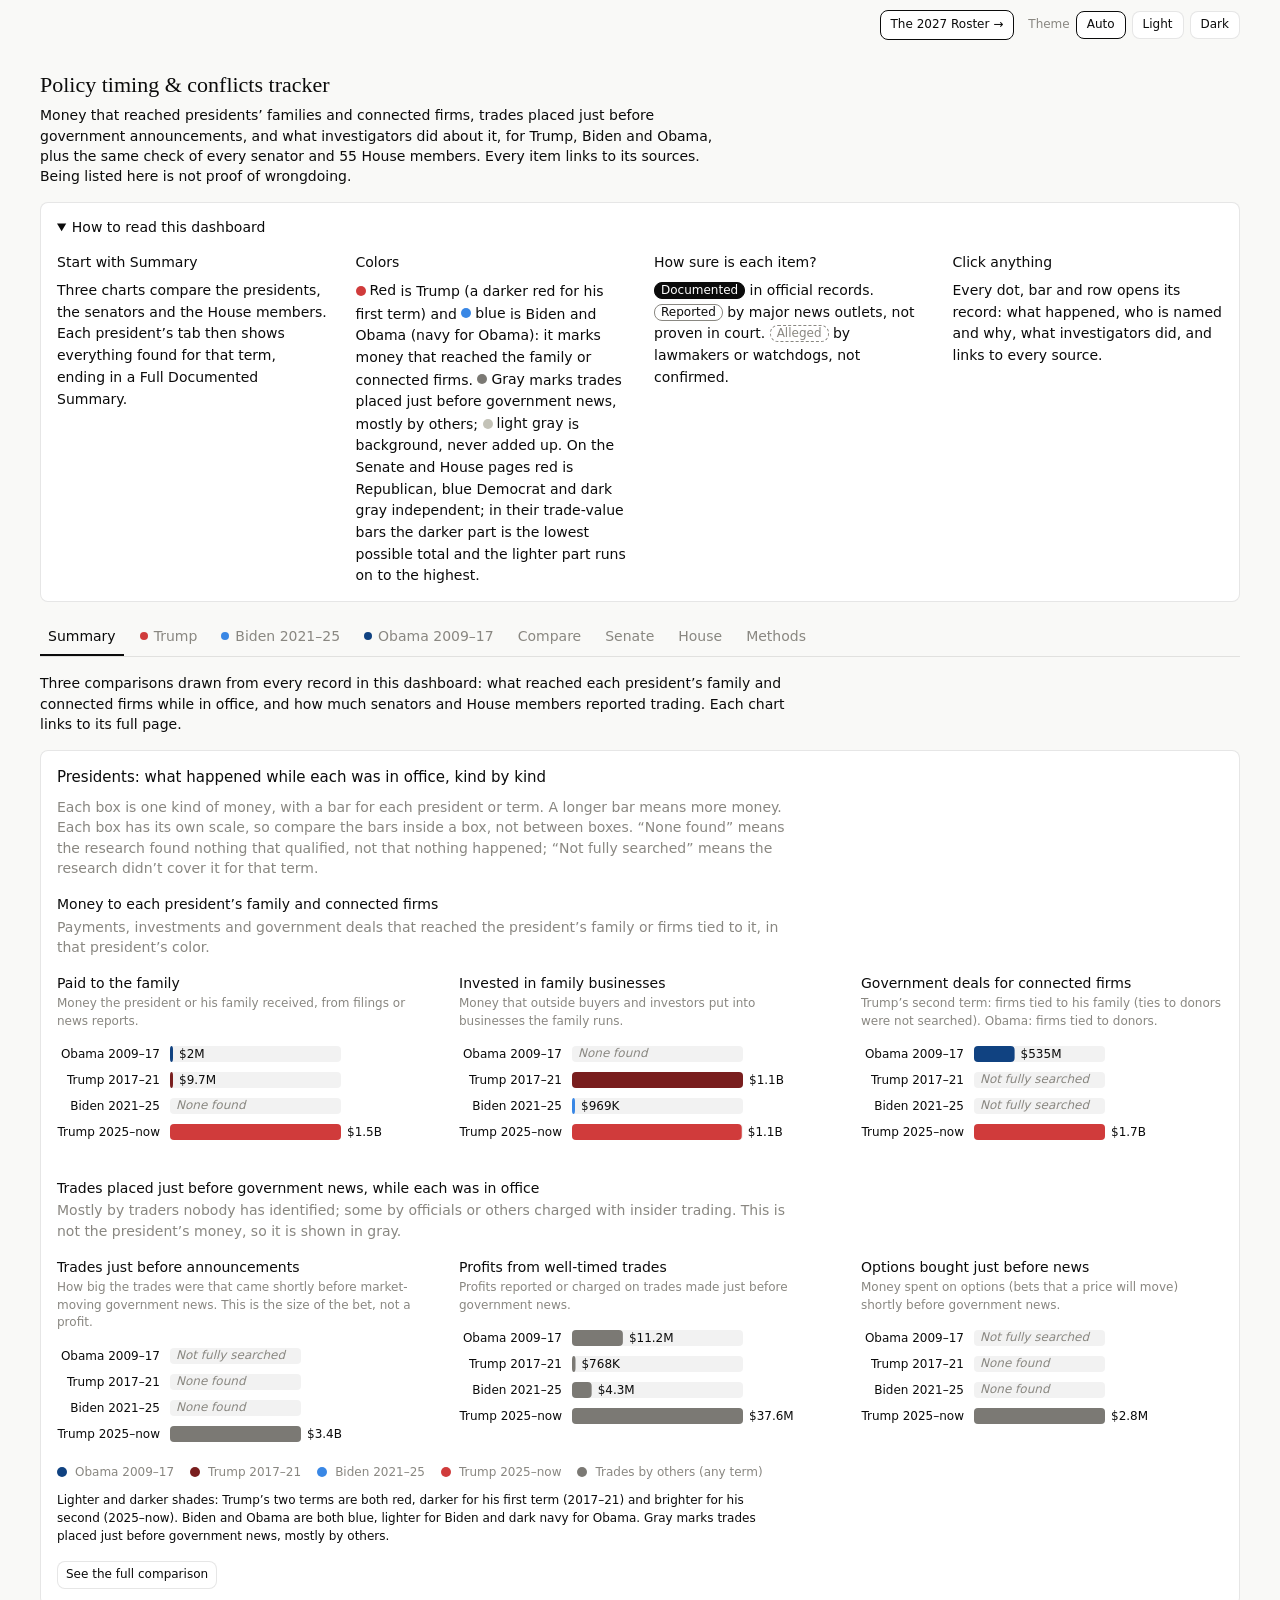
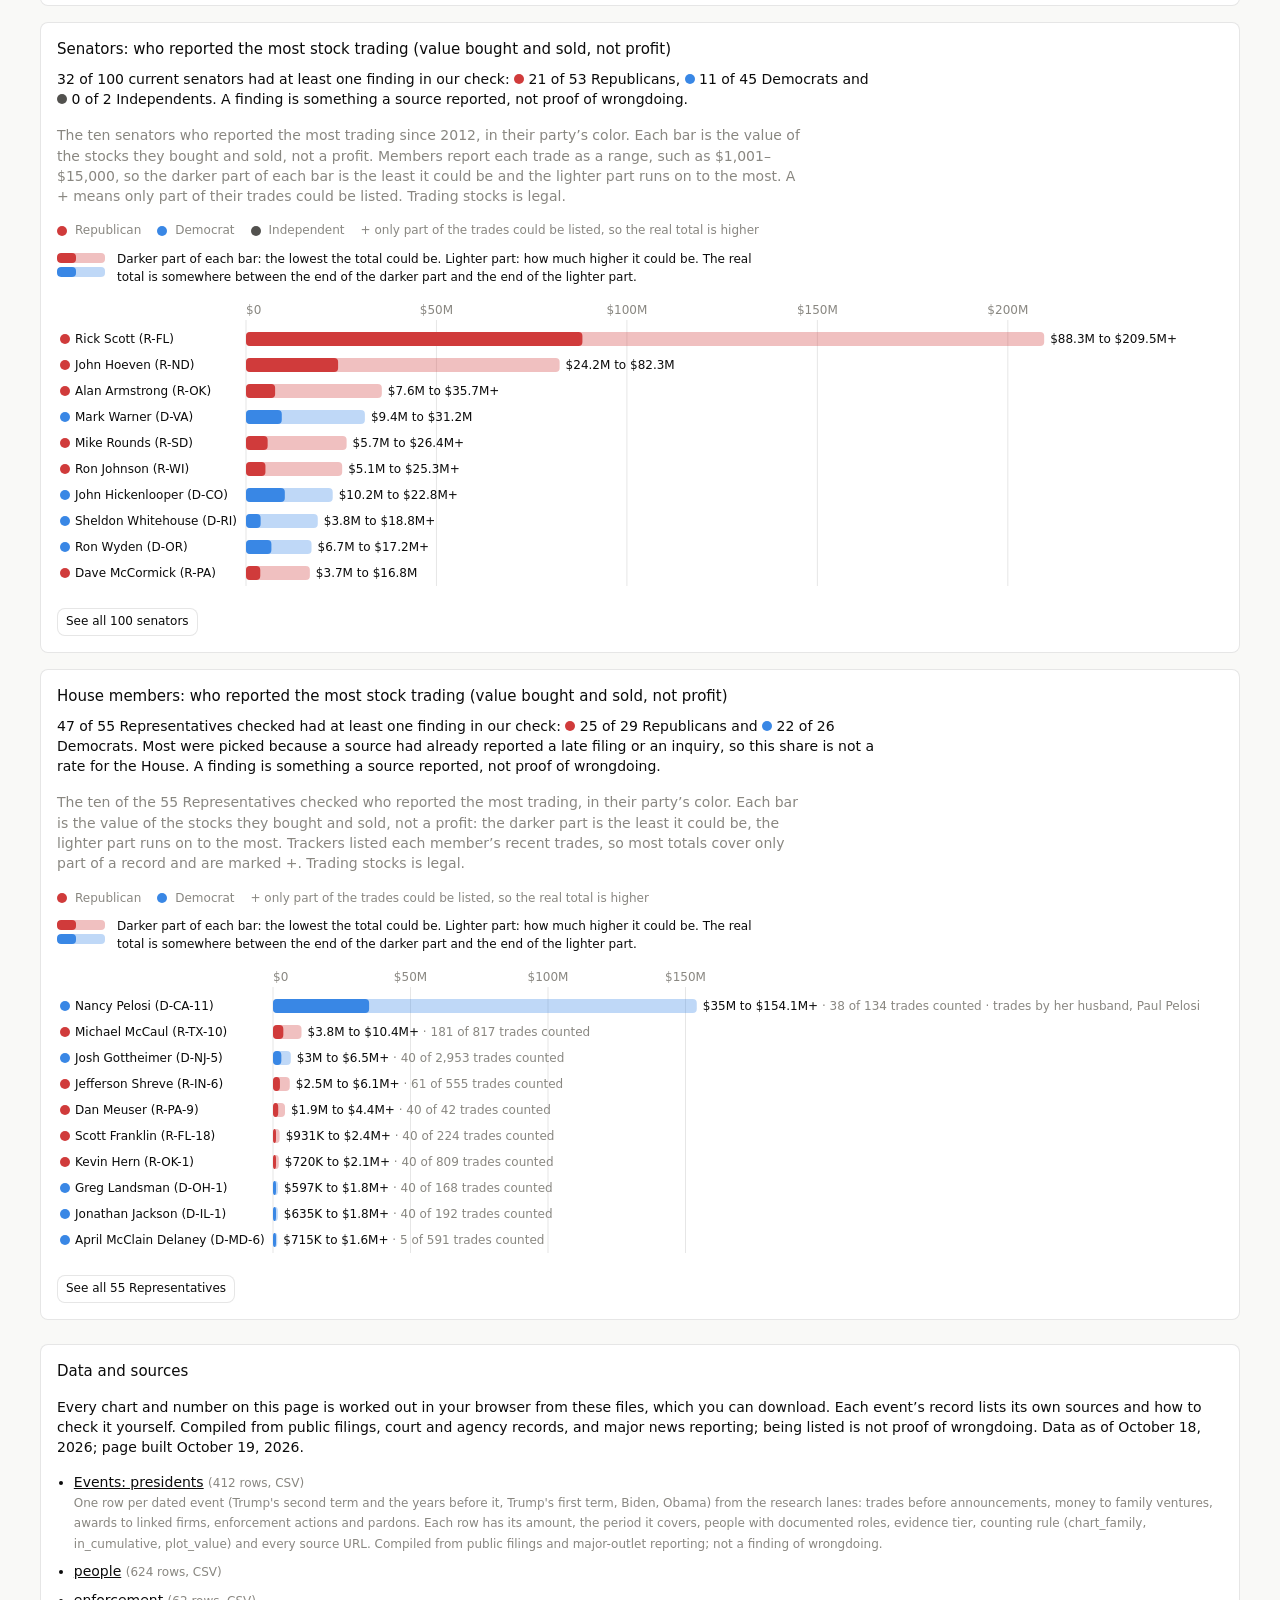
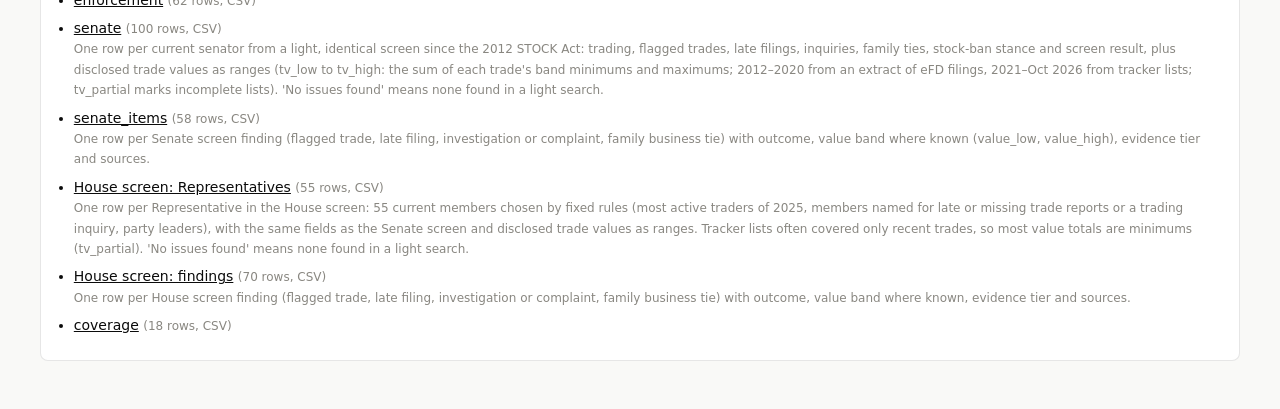
==== commit 7f2898cd: "Add a link to The 2027 Roster in the top bar Adds a "The 2027 Roster" link beside the theme controls" ====
--- a/index.html
+++ b/index.html
@@ -18,6 +18,11 @@
     font-size: var(--cds-font-size-caption); color: var(--color-fg-muted); }
   .site-bar button { font: inherit; border: 1px solid var(--color-border-line); background: var(--color-panel); color: var(--color-fg); border-radius: var(--cds-radius); min-height: 1.75rem; padding: 0 10px; cursor: pointer; }
   .site-bar button[aria-pressed="true"] { border-color: var(--color-fg); font-weight: var(--cds-font-weight-medium); }
+  .site-bar { flex-wrap: wrap; }
+  .site-bar-theme { display: flex; gap: 6px; align-items: center; }
+  .site-bar-link { display: inline-flex; align-items: center; min-height: 1.75rem; padding: 0 10px; border: 1px solid var(--color-fg); border-radius: var(--cds-radius); background: var(--color-panel); color: var(--color-fg); font-weight: var(--cds-font-weight-medium); text-decoration: none; margin-right: 8px; }
+  .site-bar-link:hover { text-decoration: underline; }
+  @media (pointer: coarse) { .site-bar-link { min-height: 44px; padding: 0 14px; } }
   .site-foot { max-width: 1240px; margin: 0 auto; padding: 8px clamp(16px, 4vw, 40px) 48px; font-size: var(--cds-font-size-body); }
   .site-foot .site-card { background: var(--color-panel); border: 1px solid var(--color-border-line); border-radius: var(--cds-radius); padding: var(--cds-pad-lg); }
   .site-foot h2 { font-size: var(--cds-font-size-heading); font-weight: var(--cds-font-weight-medium); margin: 0 0 6px; }
@@ -30,11 +35,14 @@
 </style>
 </head>
 <body>
-<div class="site-bar" role="group" aria-label="Color theme">
-  <span>Theme</span>
-  <button type="button" data-theme="system">Auto</button>
-  <button type="button" data-theme="light">Light</button>
-  <button type="button" data-theme="dark">Dark</button>
+<div class="site-bar">
+  <a class="site-bar-link" href="2027-roster/" title="Go to The 2027 Roster: who holds each Senate, House, and governor's seat after the 2026 midterms">The 2027 Roster &rarr;</a>
+  <div class="site-bar-theme" role="group" aria-label="Color theme">
+    <span>Theme</span>
+    <button type="button" data-theme="system">Auto</button>
+    <button type="button" data-theme="light">Light</button>
+    <button type="button" data-theme="dark">Dark</button>
+  </div>
 </div>
 <noscript><p class="site-noscript">This dashboard draws its charts with JavaScript. Turn JavaScript on to see it, or download the data files listed at the bottom of the page.</p></noscript>
 <div id="dash-root" data-appifact-content>
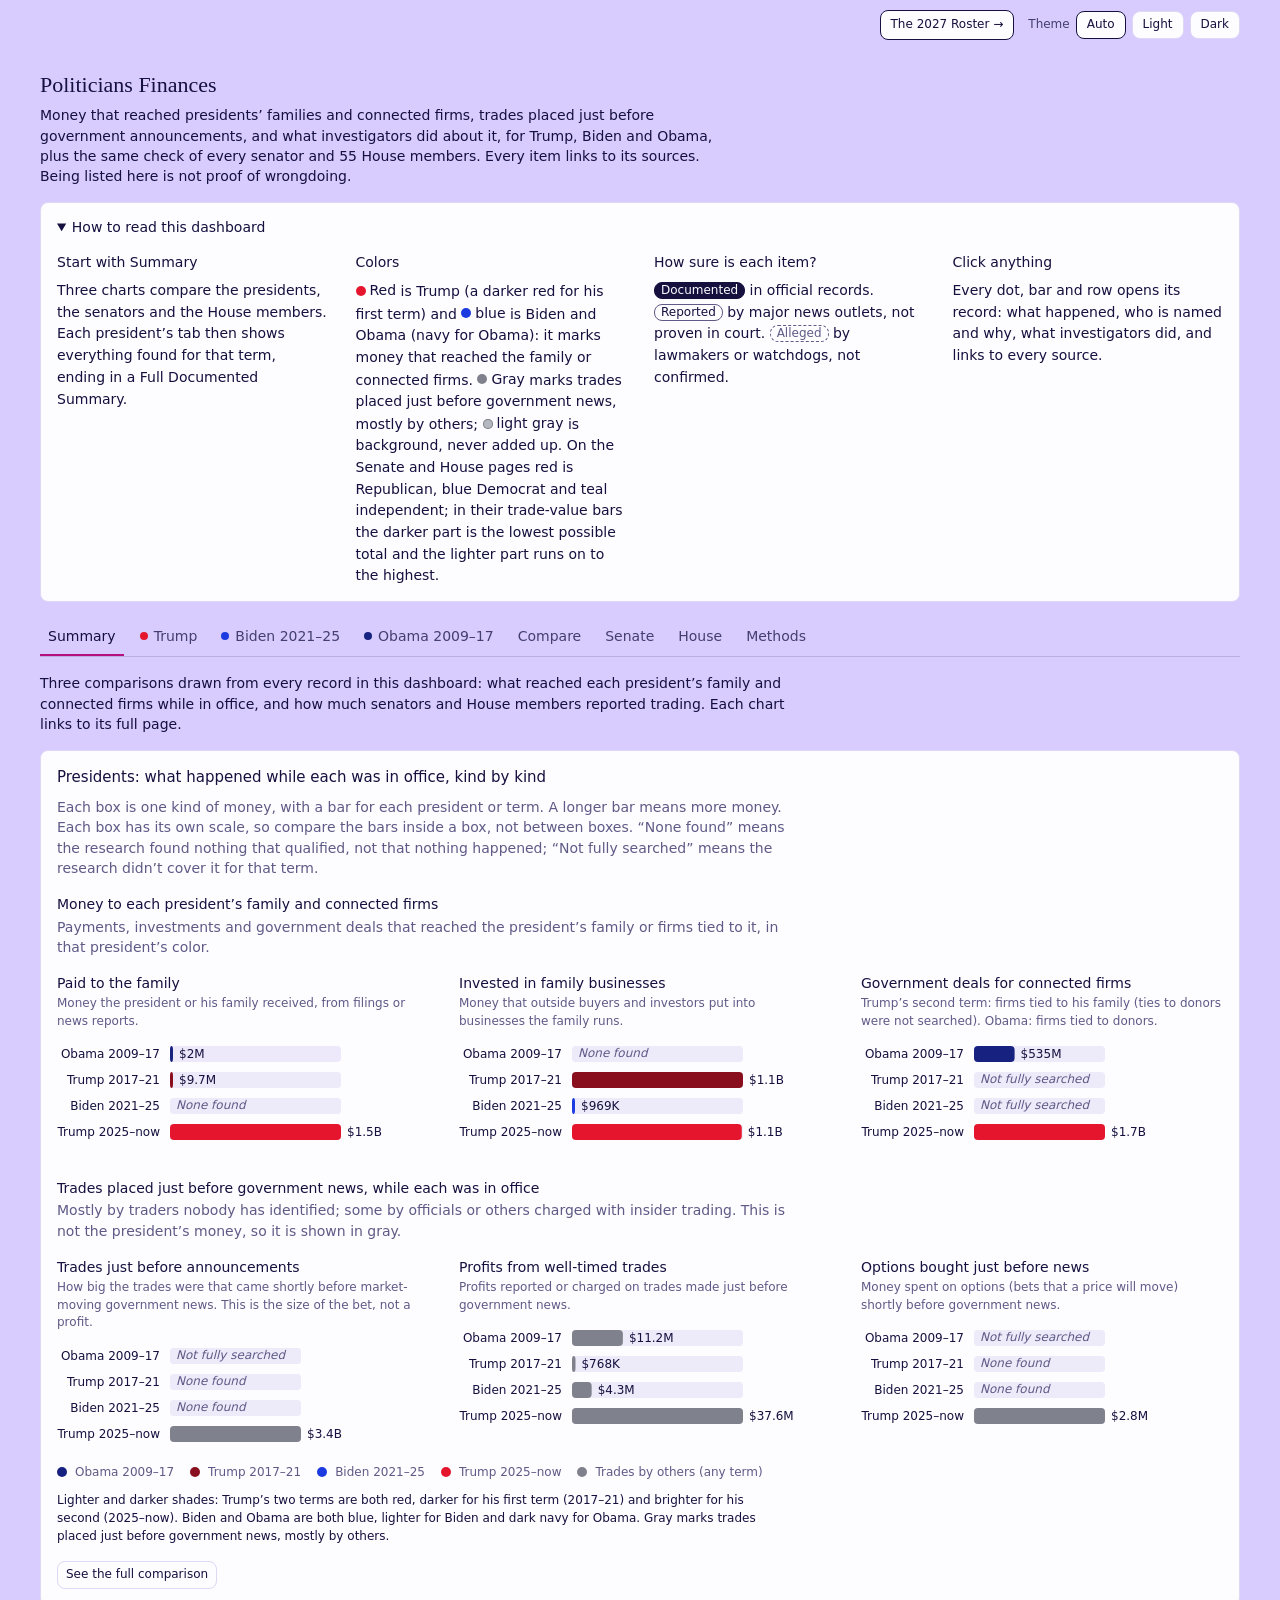
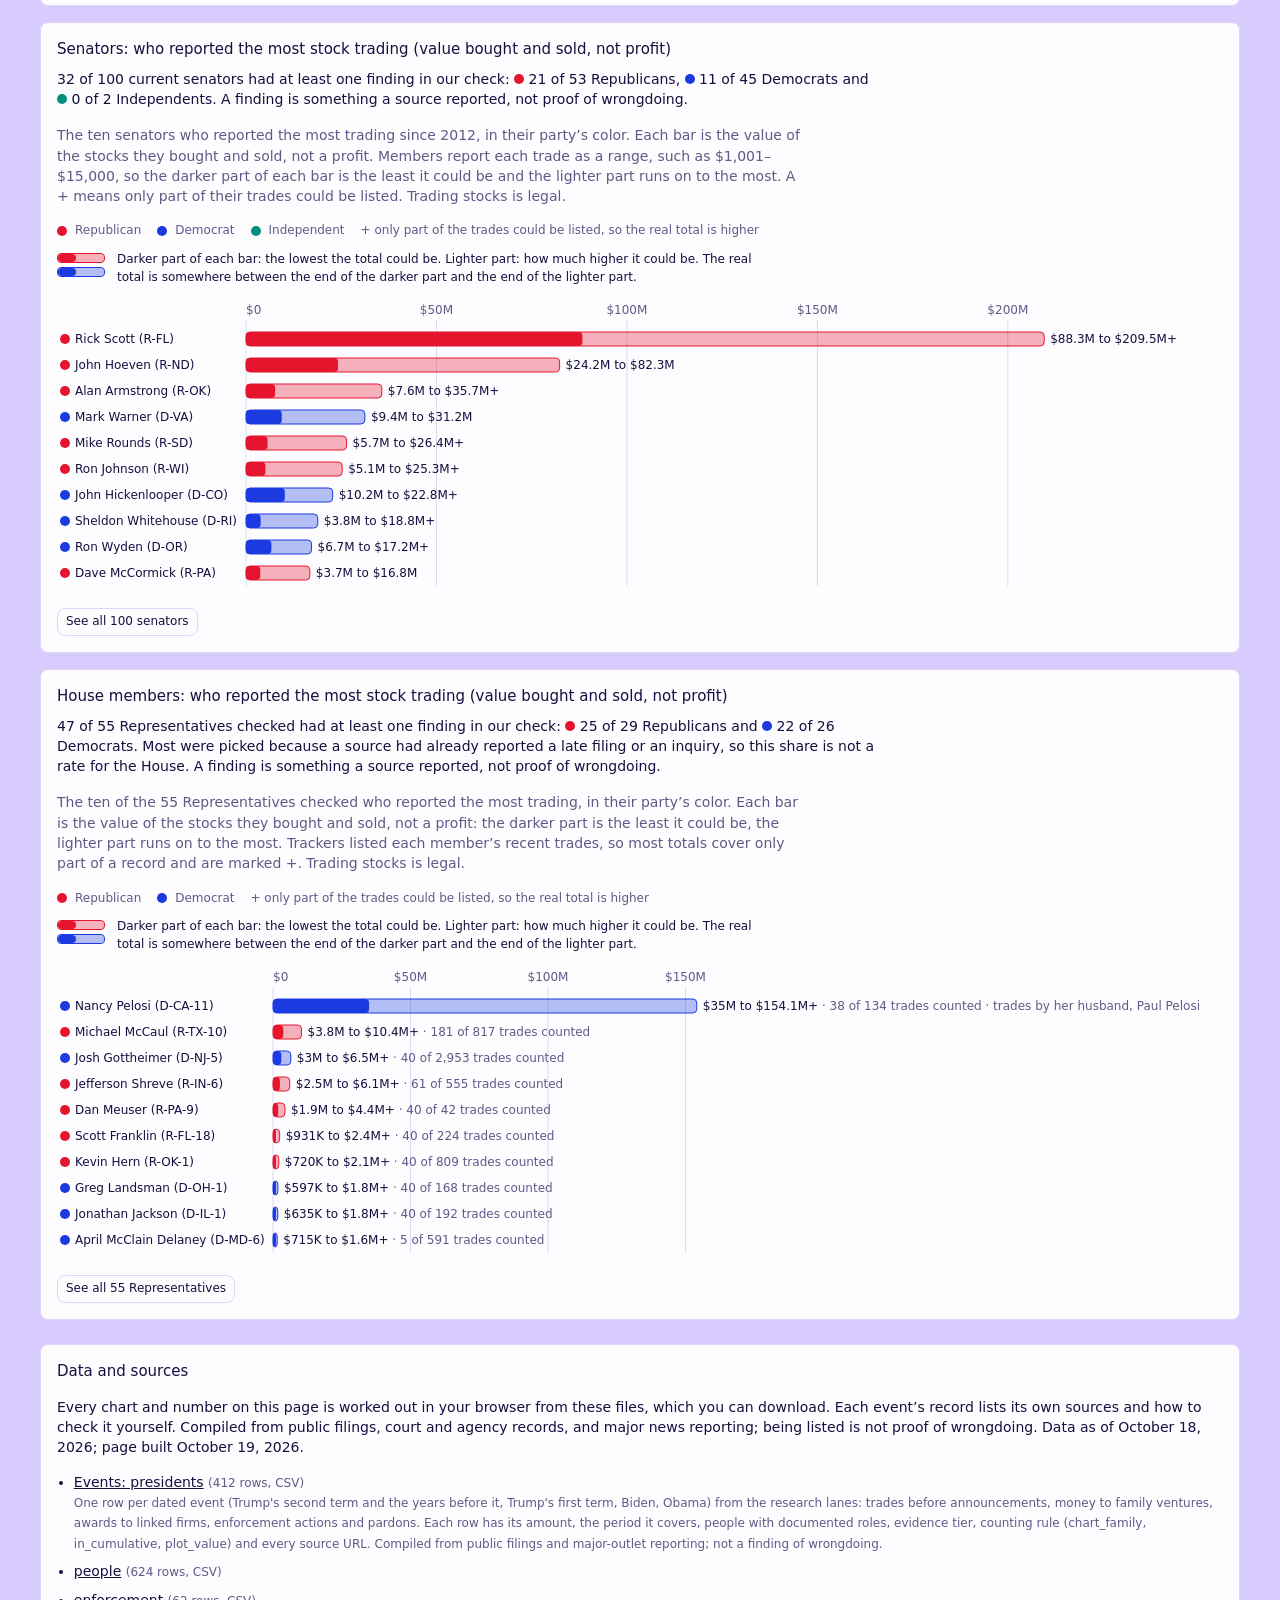
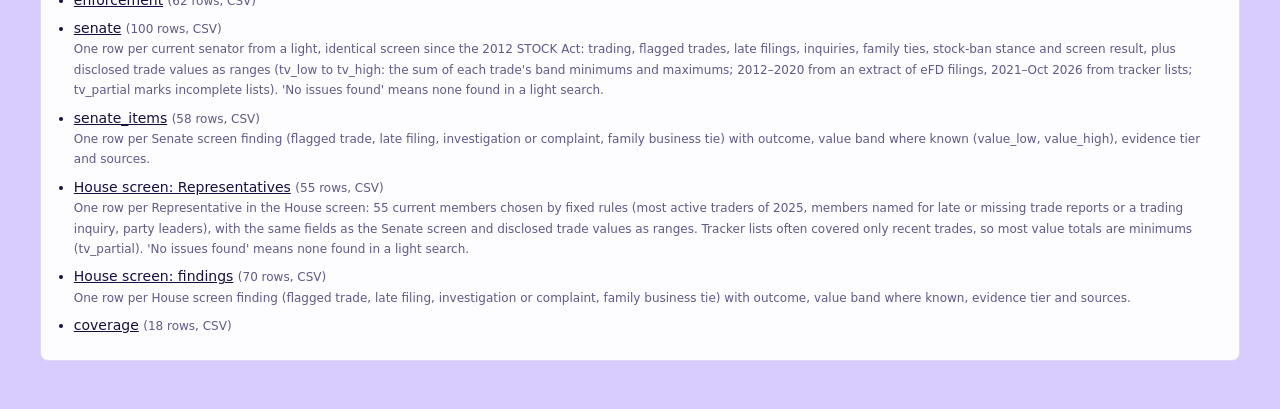
==== commit 36ac4d21: "Work in progress: rename the tracker and apply the roster colors Saved partway through so the work s" ====
--- a/index.html
+++ b/index.html
@@ -3,19 +3,21 @@
 <head>
 <meta charset="utf-8">
 <meta name="viewport" content="width=device-width, initial-scale=1">
-<title>Policy timing &amp; conflicts tracker</title>
+<title>Politicians Finances</title>
 <meta name="description" content="Money that reached presidents’ families and connected firms, trades placed just before government announcements, and what investigators did, for Trump, Biden and Obama, plus a check of every senator and 55 House members. Every item links to its sources.">
-<meta property="og:title" content="Policy timing &amp; conflicts tracker">
+<meta property="og:title" content="Politicians Finances">
 <meta property="og:description" content="Sourced, dated records with the same rules for every president and member of Congress. Being listed is not proof of wrongdoing.">
 <script>
   // The reader's theme choice, if they made one on an earlier visit; otherwise the system setting decides.
   try { const m = localStorage.getItem('tt-theme'); if (m === 'light' || m === 'dark') document.documentElement.setAttribute('data-mode', m); } catch (err) {}
+  // A link to the Senate, House or Methods tab opens on that tab's ground, with no flash of the default one (pages.js keeps it current).
+  try { const g = { '#senate': 'senate', '#house': 'house', '#methods': 'governor' }[location.hash]; if (g) document.documentElement.setAttribute('data-ground', g); } catch (err) {}
 </script>
 <link rel="stylesheet" href="theme.css">
 <style>
   #dash-root { padding: clamp(16px, 3vw, 32px) clamp(16px, 4vw, 40px) 0; }
   .site-bar { max-width: 1240px; margin: 0 auto; padding: 10px clamp(16px, 4vw, 40px) 0; display: flex; justify-content: flex-end; gap: 6px; align-items: center;
-    font-size: var(--cds-font-size-caption); color: var(--color-fg-muted); }
+    font-size: var(--cds-font-size-caption); color: var(--cds-text-secondary); }
   .site-bar button { font: inherit; border: 1px solid var(--color-border-line); background: var(--color-panel); color: var(--color-fg); border-radius: var(--cds-radius); min-height: 1.75rem; padding: 0 10px; cursor: pointer; }
   .site-bar button[aria-pressed="true"] { border-color: var(--color-fg); font-weight: var(--cds-font-weight-medium); }
   .site-bar { flex-wrap: wrap; }
@@ -31,6 +33,7 @@
   .site-foot a { color: var(--color-fg); }
   .site-muted { color: var(--color-fg-muted); font-size: var(--cds-font-size-caption); }
   .site-noscript { max-width: 60ch; margin: 2rem auto; padding: 0 16px; }
+  :where(a, button, summary, input, [tabindex]):focus-visible { outline: 2px solid var(--focus); outline-offset: 2px; }
   @media (pointer: coarse) { .site-bar button { min-height: 44px; padding: 0 14px; } }
 </style>
 </head>
@@ -47,7 +50,7 @@
 <noscript><p class="site-noscript">This dashboard draws its charts with JavaScript. Turn JavaScript on to see it, or download the data files listed at the bottom of the page.</p></noscript>
 <div id="dash-root" data-appifact-content>
 <style>
-/* Policy timing & conflicts tracker, v2. Only the page's own classes are styled; every color is a theme token or one of the
+/* Politicians Finances, v2. Only the page's own classes are styled; every color is a theme token or one of the
    party colors below, which are set for light and dark. */
 .tt-wrap { max-width: 1240px; margin-inline: auto; font-family: var(--font-anthropic-sans); color: var(--color-fg); container-type: inline-size; }
 .tt-wrap [hidden] { display: none !important; }
@@ -55,31 +58,30 @@
 /* ---------- Party colors ----------
    Each president has a color for money to the family and connected firms (-c-<page>): two reds for Trump's two terms,
    two blues for Biden and Obama. Trades just before government news, mostly by others, take one neutral gray on every
-   page (-c-trades), and background kinds a light gray. Senate and House members take their party's color. Steps come from the design system's color ramps, picked per theme and checked for
-   separation under red-green color blindness; every chart also labels what each color means. */
+   page (-c-trades), and background kinds a light gray. Senate and House members take their party's color. These are The 2027 Roster's tokens (theme.css); the first-term red and
+   Obama's navy are set here for each theme, at least 3:1 on the panel and checked for separation under red-green color blindness; every chart also labels what each color means. */
 .tt-wrap {
   --tt-dur: calc(var(--cds-dur-slow) * 2.6);
   --tt-dur-mark: calc(var(--cds-dur-slow) * 1.3);
-  --tt-c-trump: #d03b3b; --tt-c-trump1: #791e1e; --tt-c-biden: #3987e5; --tt-c-obama: #104281;
-  --tt-c-trades: #7b7974;
-  --tt-c-R: #d03b3b; --tt-c-D: #3987e5; --tt-c-I: #52514e;
+  --tt-c-trump: var(--r); --tt-c-trump1: #8a0f1e; --tt-c-biden: var(--d); --tt-c-obama: #17217f; /* Obama: 60% --ink, 40% --d */
+  --tt-c-trades: var(--u);
+  --tt-c-R: var(--r); --tt-c-D: var(--d); --tt-c-I: var(--i);
   --tt-c-muted: var(--cds-chart-muted);
-  --tt-accent: var(--color-fg-muted);
+  --tt-c-muted-line: var(--u); --tt-act-edge: var(--u);
+  --tt-accent: var(--means);
 }
 @media screen {
   :where([data-mode=dark] .cds-root:not([data-mode=light]):not([data-mode=system]), .cds-root[data-mode=dark], .cds-dark-scope[data-mode=dark]) .tt-wrap {
-    --tt-c-trump: #ec7e7e; --tt-c-trump1: #b93535; --tt-c-biden: #6da7ec; --tt-c-obama: #256abf;
-    --tt-c-trades: #c3c2b7;
-    --tt-c-R: #ec7e7e; --tt-c-D: #6da7ec; --tt-c-I: #6d6b67;
-    --tt-c-muted: #6d6b67;
+    --tt-c-trump1: #ca0e14; --tt-c-obama: #3c65b5;
+    --tt-c-muted: #666874;
+    --tt-c-muted-line: #666874; --tt-act-edge: var(--color-panel);
   }
 }
 @media screen and (prefers-color-scheme: dark) {
   :where([data-mode=system] .cds-root:not([data-mode=light]):not([data-mode=dark]), .cds-root[data-mode=system], .cds-root:not([data-mode]):not([data-mode] *)) .tt-wrap {
-    --tt-c-trump: #ec7e7e; --tt-c-trump1: #b93535; --tt-c-biden: #6da7ec; --tt-c-obama: #256abf;
-    --tt-c-trades: #c3c2b7;
-    --tt-c-R: #ec7e7e; --tt-c-D: #6da7ec; --tt-c-I: #6d6b67;
-    --tt-c-muted: #6d6b67;
+    --tt-c-trump1: #ca0e14; --tt-c-obama: #3c65b5;
+    --tt-c-muted: #666874;
+    --tt-c-muted-line: #666874; --tt-act-edge: var(--color-panel);
   }
 }
 /* Each president's page wears its color: the band over the page header, section rules, the summary button. */
@@ -99,7 +101,7 @@
 .tt-party-D .tt-party-dot { background: var(--tt-c-D); }
 .tt-party-I .tt-party-dot { background: var(--tt-c-I); }
 .tt-party-T .tt-party-dot { background: var(--tt-c-trades); }
-.tt-party-M .tt-party-dot { background: var(--tt-c-muted); }
+.tt-party-M .tt-party-dot { background: var(--tt-c-muted); box-shadow: inset 0 0 0 1px var(--tt-c-muted-line); }
 .tt-row[data-party] .tt-td:first-child { box-shadow: inset 3px 0 0 var(--tt-row-party, transparent); }
 .tt-row[data-party="R"] { --tt-row-party: var(--tt-c-R); }
 .tt-row[data-party="D"] { --tt-row-party: var(--tt-c-D); }
@@ -109,9 +111,9 @@
 .tt-head { margin-bottom: var(--cds-gap-md); }
 .tt-title { font-family: var(--font-anthropic-serif); font-weight: 400; font-size: var(--cds-font-size-title); line-height: 1.15; margin: 0 0 var(--cds-gap-xs); }
 .tt-sub { font-size: var(--cds-font-size-body); color: var(--color-fg); margin: 0; max-width: 78ch; }
-.tt-tabs { display: flex; flex-wrap: wrap; gap: var(--cds-gap-xs); border-bottom: 1px solid var(--color-border-line); }
-.tt-tab { font: inherit; font-size: var(--cds-font-size-body); background: none; border: 0; border-bottom: 2px solid transparent; color: var(--color-fg-muted); padding: var(--cds-pad-sm); min-height: 2.25rem; cursor: pointer; }
-.tt-tab[aria-selected="true"] { color: var(--color-fg); border-bottom-color: var(--color-fg); font-weight: var(--cds-font-weight-medium); }
+.tt-tabs { display: flex; flex-wrap: wrap; gap: var(--cds-gap-xs); border-bottom: 1px solid var(--rule-2); }
+.tt-tab { font: inherit; font-size: var(--cds-font-size-body); background: none; border: 0; border-bottom: 2px solid transparent; color: var(--cds-text-secondary); padding: var(--cds-pad-sm); min-height: 2.25rem; cursor: pointer; }
+.tt-tab[aria-selected="true"] { color: var(--color-fg); border-bottom-color: var(--tt-accent); font-weight: var(--cds-font-weight-medium); }
 /* A president's tab carries that president's color: a dot always, the underline when open. */
 .tt-tab { display: inline-flex; align-items: center; gap: 6px; transition: color var(--cds-dur-base), border-color var(--cds-dur-base); }
 .tt-tab-dot { display: inline-block; width: .5rem; height: .5rem; border-radius: 50%; background: var(--tt-tab-c, transparent); }
@@ -120,11 +122,11 @@
 .tt-tab[data-page="obama"] { --tt-tab-c: var(--tt-c-obama); }
 .tt-tab[data-page="trump"][aria-selected="true"], .tt-tab[data-page="biden"][aria-selected="true"], .tt-tab[data-page="obama"][aria-selected="true"] { border-bottom-color: var(--tt-tab-c); border-bottom-width: 3px; }
 .tt-tab:hover { color: var(--color-fg); }
-.tt-tab:focus-visible, .tt-chip:focus-visible, .tt-btn:focus-visible, .tt-th-btn:focus-visible, .tt-linkbtn:focus-visible { outline: 2px solid var(--color-fg); outline-offset: 2px; }
+.tt-tab:focus-visible, .tt-chip:focus-visible, .tt-btn:focus-visible, .tt-th-btn:focus-visible, .tt-linkbtn:focus-visible { outline: 2px solid var(--focus); outline-offset: 2px; }
 
 /* ---------- Page header: takeaway and callouts ---------- */
 .tt-page-head { margin-bottom: var(--cds-gap-md); }
-.tt-span-note { color: var(--color-fg-muted); font-size: var(--cds-font-size-body); margin: 0 0 var(--cds-gap-xs); }
+.tt-span-note { color: var(--cds-text-secondary); font-size: var(--cds-font-size-body); margin: 0 0 var(--cds-gap-xs); }
 .tt-takeaway { font-size: var(--cds-font-size-body); margin: 0 0 var(--cds-gap-md); max-width: 84ch; min-height: 1.4em; }
 .tt-callouts { display: grid; grid-template-columns: repeat(auto-fit, minmax(min(100%, 15rem), 1fr)); gap: var(--cds-gap-md); }
 .tt-callout { background: var(--color-panel); border: 1px solid var(--color-border-line); border-radius: var(--cds-radius); padding: var(--cds-pad-md) var(--cds-pad-lg); display: flex; flex-direction: column; gap: var(--cds-gap-xs); min-width: 0; }
@@ -136,9 +138,9 @@
 
 /* ---------- Per-kind totals tiles ---------- */
 .tt-section-title { font-size: var(--cds-font-size-heading); font-weight: var(--cds-font-weight-medium); margin: var(--cds-gap-lg) 0 var(--cds-gap-xs); }
-.tt-section-note { color: var(--color-fg-muted); font-size: var(--cds-font-size-body); margin: 0 0 var(--cds-gap-sm); max-width: 84ch; }
+.tt-section-note { color: var(--cds-text-secondary); font-size: var(--cds-font-size-body); margin: 0 0 var(--cds-gap-sm); max-width: 84ch; }
 .tt-kpis { display: grid; grid-template-columns: repeat(auto-fit, minmax(min(100%, 16rem), 1fr)); gap: var(--cds-gap-md); margin-bottom: var(--cds-gap-md); }
-.tt-kpi { background: var(--color-panel); border: 1px solid var(--color-border-line); border-top: 3px solid var(--cds-chart-muted); border-radius: var(--cds-radius); padding: var(--cds-pad-md) var(--cds-pad-lg); display: flex; flex-direction: column; gap: var(--cds-gap-xs); min-width: 0; }
+.tt-kpi { background: var(--color-panel); border: 1px solid var(--color-border-line); border-top: 3px solid var(--tt-c-muted); border-radius: var(--cds-radius); padding: var(--cds-pad-md) var(--cds-pad-lg); display: flex; flex-direction: column; gap: var(--cds-gap-xs); min-width: 0; }
 .tt-kpi-label { display: flex; align-items: center; gap: var(--cds-gap-xs); font-size: var(--cds-font-size-caption); font-weight: var(--cds-font-weight-medium); color: var(--color-fg); }
 .tt-kpi-val { font-family: var(--font-anthropic-serif); font-weight: 400; font-size: var(--cds-font-size-title); line-height: 1.05; min-height: 1.05em; }
 .tt-kpi-none { font-family: var(--font-anthropic-sans); font-size: var(--cds-font-size-body); color: var(--color-fg-muted); }
@@ -149,8 +151,10 @@
 .tt-linkbtn:hover { text-decoration-color: var(--color-fg); }
 
 /* ---------- Swatches, badges, legends ---------- */
-.tt-sw { display: inline-block; flex: none; width: .625rem; height: .625rem; border-radius: 50%; background: var(--cds-chart-muted); }
-.tt-sw-line { display: inline-block; flex: none; width: .75rem; height: 2px; border-radius: 1px; background: var(--cds-chart-muted); }
+.tt-sw { display: inline-block; flex: none; width: .625rem; height: .625rem; border-radius: 50%; background: var(--tt-c-muted); }
+.tt-sw[style*="--tt-c-muted"] { box-shadow: inset 0 0 0 1px var(--tt-c-muted-line); }
+.tt-sw-line { display: inline-block; flex: none; width: .75rem; height: 2px; border-radius: 1px; background: var(--tt-c-muted); }
+.tt-sw-line, .tt-sw[style*="box-shadow"], .tt-bubble, .tt-span, .tt-tickmark { --tt-c-muted: var(--tt-c-muted-line); }
 .tt-badge { display: inline-flex; align-items: center; font-size: var(--cds-font-size-caption); line-height: 1.25; padding: 0 var(--cds-pad-xs); border: 1px solid var(--color-border-line); border-radius: var(--cds-radius); color: var(--color-fg); white-space: nowrap; font-weight: var(--cds-font-weight-medium); }
 .tt-badge-documented { background: var(--color-fg); border-color: var(--color-fg); color: var(--color-panel); }
 .tt-badge-reported { border-color: var(--color-fg-muted); }
@@ -172,12 +176,12 @@
 .tt-chip[aria-pressed="true"] { border-color: var(--color-fg); }
 .tt-chip[aria-pressed="false"] { color: var(--color-fg-muted); }
 .tt-chip[aria-pressed="false"] .tt-sw, .tt-chip[aria-pressed="false"] .tt-key-svg { opacity: .3; }
-.tt-btn:hover, .tt-chip:hover { background: var(--color-bg); }
+.tt-btn:hover, .tt-chip:hover { background: var(--color-wash); }
 .tt-btn-icon { min-width: 1.75rem; justify-content: center; padding: 0; }
-.tt-picked { border-color: var(--color-fg); background: var(--color-bg); }
+.tt-picked { border-color: var(--color-fg); background: var(--color-wash); }
 .tt-range-label { font-size: var(--cds-font-size-caption); color: var(--color-fg); }
-.tt-date { font: inherit; font-size: var(--cds-font-size-caption); min-height: 1.75rem; padding: 0 var(--cds-pad-xs); border: 1px solid var(--color-border-line); border-radius: var(--cds-radius); background: var(--color-bg); color: var(--color-fg); }
-.tt-date:focus-visible, .tt-search:focus-visible { outline: 2px solid var(--color-fg); outline-offset: 1px; }
+.tt-date { font: inherit; font-size: var(--cds-font-size-caption); min-height: 1.75rem; padding: 0 var(--cds-pad-xs); border: 1px solid var(--color-border-line); border-radius: var(--cds-radius); background: var(--color-wash); color: var(--color-fg); }
+.tt-date:focus-visible, .tt-search:focus-visible { outline: 2px solid var(--focus); outline-offset: 1px; }
 .tt-gap-top { margin-top: var(--cds-gap-md); }
 .tt-count { font-size: var(--cds-font-size-caption); color: var(--color-fg-muted); }
 
@@ -218,9 +222,10 @@
 .tt-stem { stroke-width: 1.5; opacity: .6; }
 .tt-whisker { stroke-width: 4; opacity: .25; stroke-linecap: round; }
 .tt-dot { stroke-width: 2; }
-.tt-act { fill: var(--cds-chart-muted); stroke: var(--color-panel); stroke-width: 1; }
+.tt-act { fill: var(--tt-c-muted); stroke: var(--tt-act-edge); stroke-width: 1; }
+.tt-act[style*="fill"] { stroke: var(--color-panel); }
 .tt-hit { fill: transparent; stroke: none; cursor: pointer; }
-.tt-hit:focus-visible { outline: none; stroke: var(--color-fg); stroke-width: 1.5; }
+.tt-hit:focus-visible { outline: none; stroke: var(--focus); stroke-width: 1.5; }
 .tt-ev.tt-hot .tt-dot, .tt-ev.tt-hot .tt-act { stroke: var(--color-fg); stroke-width: 2.5; }
 .tt-has-hot .tt-ev { opacity: .28; }
 .tt-has-hot .tt-ev.tt-hot { opacity: 1; }
@@ -236,7 +241,7 @@
 .tt-run-key-svg { flex: none; overflow: visible; }
 .tt-axis-title { font-size: var(--cds-font-size-caption); fill: var(--color-fg-muted); }
 .tt-anno-sub { fill: var(--color-fg-muted); }
-.tt-span { stroke-width: 3; stroke-linecap: round; opacity: .45; }
+.tt-span { stroke-width: 1.5; stroke-linecap: round; }
 .tt-end-label { font-size: var(--cds-font-size-caption); fill: var(--color-fg); font-weight: var(--cds-font-weight-medium); font-variant-numeric: tabular-nums; }
 .tt-ink-line { fill: none; stroke: var(--color-fg); stroke-width: 2; stroke-linecap: round; stroke-linejoin: round; }
 .tt-ink-dot { fill: var(--color-fg); stroke: var(--color-panel); stroke-width: 2; }
@@ -257,7 +262,7 @@
 .tt-net-person { fill: var(--color-panel); stroke: var(--color-fg); stroke-width: 1.5; cursor: pointer; }
 .tt-net-event { stroke: var(--color-panel); stroke-width: 1.5; cursor: pointer; }
 .tt-net-label { font-size: var(--cds-font-size-caption); fill: var(--color-fg); paint-order: stroke; stroke: var(--color-panel); stroke-width: 3px; stroke-linejoin: round; pointer-events: none; }
-.tt-net-sel .tt-net-person { stroke-width: 3; fill: var(--color-bg); }
+.tt-net-sel .tt-net-person { stroke-width: 3; fill: var(--color-wash); }
 .tt-net-g.tt-focus .tt-net-node, .tt-net-g.tt-focus .tt-net-edge { opacity: .14; }
 .tt-net-g.tt-focus .tt-net-node.tt-on, .tt-net-g.tt-focus .tt-net-edge.tt-on { opacity: 1; }
 .tt-net-node.tt-dim { opacity: .2; }
@@ -291,7 +296,8 @@
 
 /* Tables */
 .tt-table-tools { display: flex; flex-wrap: wrap; gap: var(--cds-gap-sm); align-items: center; margin-bottom: var(--cds-gap-sm); }
-.tt-search { font: inherit; font-size: var(--cds-font-size-body); width: 100%; max-width: 28rem; min-height: 2rem; padding: var(--cds-pad-xs) var(--cds-pad-sm); border: 1px solid var(--color-border-line); border-radius: var(--cds-radius); background: var(--color-bg); color: var(--color-fg); }
+.tt-search { font: inherit; font-size: var(--cds-font-size-body); width: 100%; max-width: 28rem; min-height: 2rem; padding: var(--cds-pad-xs) var(--cds-pad-sm); border: 1px solid var(--color-border-line); border-radius: var(--cds-radius); background: var(--color-wash); color: var(--color-fg); }
+.tt-search::placeholder { color: var(--color-fg-muted); opacity: 1; }
 .tt-table-wrap { max-height: 34rem; overflow: auto; }
 .tt-table { width: 100%; border-collapse: collapse; font-size: var(--cds-font-size-caption); font-variant-numeric: tabular-nums; }
 .tt-th { position: sticky; top: 0; z-index: 1; background: var(--color-panel); text-align: left; font-weight: var(--cds-font-weight-medium); border-bottom: 1px solid var(--color-border-line); padding: var(--cds-pad-xs) var(--cds-pad-sm); vertical-align: bottom; white-space: nowrap; }
@@ -301,8 +307,8 @@
 .tt-th[aria-sort="descending"] .tt-th-btn::after { content: " \2193"; }
 .tt-td { border-bottom: 1px solid var(--color-border-line); padding: var(--cds-pad-xs) var(--cds-pad-sm); vertical-align: top; }
 .tt-row { cursor: pointer; }
-.tt-row:hover .tt-td, .tt-row.tt-hot .tt-td { background: var(--color-bg); }
-.tt-row:focus-visible { outline: 2px solid var(--color-fg); outline-offset: -2px; }
+.tt-row:hover .tt-td, .tt-row.tt-hot .tt-td { background: var(--color-wash); }
+.tt-row:focus-visible { outline: 2px solid var(--focus); outline-offset: -2px; }
 .tt-row-open .tt-td { box-shadow: inset 0 -1px 0 var(--color-fg); }
 .tt-num { text-align: right; white-space: nowrap; }
 .tt-nowrap { white-space: nowrap; }
@@ -402,7 +408,7 @@
 .tt-filter-toggle::after { content: "\25BE"; flex: none; margin-left: auto; color: var(--color-fg-muted); }
 .tt-filters.tt-open .tt-filter-toggle::after { content: "\25B4"; }
 .tt-filters.tt-active .tt-filter-state { color: var(--color-fg); }
-.tt-filter-toggle:focus-visible { outline: 2px solid var(--color-fg); outline-offset: 2px; }
+.tt-filter-toggle:focus-visible { outline: 2px solid var(--focus); outline-offset: 2px; }
 .tt-mult-note { font-size: var(--cds-font-size-caption); color: var(--color-fg); margin: var(--cds-gap-xs) 0 0; line-height: 1.5; }
 
 @container (max-width: 640px) {
@@ -443,7 +449,7 @@
   .tt-cards .tt-wide-col { min-width: 0; }
   .tt-cards .tt-num { text-align: left; }
   .tt-cards .tt-badge { white-space: normal; }
-  .tt-cards tr.tt-row:hover, .tt-cards tr.tt-row.tt-hot { background: var(--color-bg); }
+  .tt-cards tr.tt-row:hover, .tt-cards tr.tt-row.tt-hot { background: var(--color-wash); }
   .tt-cards tr.tt-row:hover .tt-td, .tt-cards tr.tt-row.tt-hot .tt-td { background: none; }
   .tt-cards tr.tt-row-open { box-shadow: inset 3px 0 0 var(--color-fg); }
   .tt-cards tr.tt-row-open .tt-td { box-shadow: none; }
@@ -506,6 +512,7 @@
     .tt-page .tt-card, .tt-page .tt-kpis { animation: tt-card-in linear both; animation-timeline: view(); animation-range: entry 0% entry 35%; }
   }
   .tt-tab, .tt-chip, .tt-btn, .tt-row .tt-td { transition: background-color var(--cds-dur-base), border-color var(--cds-dur-base), color var(--cds-dur-base); }
+  .tt-tabbar { transition: background-color var(--cds-dur-base); }
   .tt-guide[open] .tt-guide-grid { animation: tt-rise-in var(--cds-dur-slow) var(--cds-ease-out) both; }
   @keyframes tt-pop { from { transform: scale(0); } to { transform: scale(1); } }
   @keyframes tt-rise { from { transform: scaleY(0); } to { transform: scaleY(1); } }
@@ -580,12 +587,12 @@
 .tt-sum-group-title { font-size: var(--cds-font-size-body); font-weight: var(--cds-font-weight-medium); margin: 0 0 2px; }
 .tt-sum-group-note { font-size: var(--cds-font-size-body); color: var(--color-fg-muted); margin: 0 0 var(--cds-gap-md); max-width: 84ch; }
 .tt-tv-min { opacity: 1; }
-.tt-tv-max { opacity: .32; }
+.tt-tv-max { fill-opacity: .32; stroke-width: 1; }
 /* The key above each trade-value chart: party colors, then the two shades said in words beside a sample bar per party. */
 .tt-legend-top { margin: 0 0 var(--cds-gap-md); }
 .tt-tv-explain { flex-basis: 100%; display: flex; align-items: flex-start; gap: var(--cds-gap-sm); margin: 2px 0 0; font-size: var(--cds-font-size-caption); color: var(--color-fg); line-height: 1.5; max-width: 92ch; }
 .tt-tv-samples { display: inline-flex; flex-direction: column; gap: 4px; flex: none; padding-top: 3px; }
-.tt-tv-sample { position: relative; display: block; width: 3rem; height: .625rem; border-radius: 4px; overflow: hidden; }
+.tt-tv-sample { position: relative; display: block; box-sizing: border-box; width: 3rem; height: .625rem; border: 1px solid var(--tt-sample-c); border-radius: 4px; overflow: hidden; }
 .tt-tv-sample::before { content: ""; position: absolute; inset: 0; background: var(--tt-sample-c); opacity: .32; }
 .tt-tv-sample::after { content: ""; position: absolute; left: 0; top: 0; bottom: 0; width: 40%; border-radius: 4px; background: var(--tt-sample-c); }
 .tt-tv-sample-R { --tt-sample-c: var(--tt-c-R); }
@@ -597,19 +604,20 @@
 .tt-lane-line { stroke: var(--cds-chart-grid); stroke-width: 1; }
 .tt-bubble { fill-opacity: .8; stroke-width: 1.5; }
 .tt-bubble-hollow { fill-opacity: 1; }
+.tt-bubble-hollow[style*="--tt-c-muted"] { fill: color-mix(in srgb, var(--u-2) 28%, var(--color-panel)) !important; }
 .tt-size-key { gap: 2px; }
 .tt-size-dot { fill: none; stroke: var(--color-fg-muted); stroke-width: 1.5; }
 
 </style>
 <div class="tt-wrap">
   <header class="tt-head" id="top">
-    <h1 class="tt-title">Policy timing &amp; conflicts tracker</h1>
+    <h1 class="tt-title">Politicians Finances</h1>
     <p class="tt-sub">Money that reached presidents’ families and connected firms, trades placed just before government announcements, and what investigators did about it, for Trump, Biden and Obama, plus the same check of every senator and 55 House members. Every item links to its sources. Being listed here is not proof of wrongdoing.</p>
     <details class="tt-guide" id="guide" open>
       <summary class="tt-guide-sum">How to read this dashboard</summary>
       <div class="tt-guide-grid">
         <div class="tt-guide-item"><h2 class="tt-guide-h">Start with Summary</h2><p>Three charts compare the presidents, the senators and the House members. Each president’s tab then shows everything found for that term, ending in a Full Documented Summary.</p></div>
-        <div class="tt-guide-item"><h2 class="tt-guide-h">Colors</h2><p><span class="tt-party tt-party-R"><span class="tt-party-dot" aria-hidden="true"></span>Red</span> is Trump (a darker red for his first term) and <span class="tt-party tt-party-D"><span class="tt-party-dot" aria-hidden="true"></span>blue</span> is Biden and Obama (navy for Obama): it marks money that reached the family or connected firms. <span class="tt-party tt-party-T"><span class="tt-party-dot" aria-hidden="true"></span>Gray</span> marks trades placed just before government news, mostly by others; <span class="tt-party tt-party-M"><span class="tt-party-dot" aria-hidden="true"></span>light gray</span> is background, never added up. On the Senate and House pages red is Republican, blue Democrat and dark gray independent; in their trade-value bars the darker part is the lowest possible total and the lighter part runs on to the highest.</p></div>
+        <div class="tt-guide-item"><h2 class="tt-guide-h">Colors</h2><p><span class="tt-party tt-party-R"><span class="tt-party-dot" aria-hidden="true"></span>Red</span> is Trump (a darker red for his first term) and <span class="tt-party tt-party-D"><span class="tt-party-dot" aria-hidden="true"></span>blue</span> is Biden and Obama (navy for Obama): it marks money that reached the family or connected firms. <span class="tt-party tt-party-T"><span class="tt-party-dot" aria-hidden="true"></span>Gray</span> marks trades placed just before government news, mostly by others; <span class="tt-party tt-party-M"><span class="tt-party-dot" aria-hidden="true"></span>light gray</span> is background, never added up. On the Senate and House pages red is Republican, blue Democrat and teal independent; in their trade-value bars the darker part is the lowest possible total and the lighter part runs on to the highest.</p></div>
         <div class="tt-guide-item"><h2 class="tt-guide-h">How sure is each item?</h2><p><span class="tt-badge tt-badge-documented">Documented</span> in official records. <span class="tt-badge tt-badge-reported">Reported</span> by major news outlets, not proven in court. <span class="tt-badge tt-badge-alleged">Alleged</span> by lawmakers or watchdogs, not confirmed.</p></div>
         <div class="tt-guide-item"><h2 class="tt-guide-h">Click anything</h2><p>Every dot, bar and row opens its record: what happened, who is named and why, what investigators did, and links to every source.</p></div>
       </div>
@@ -1154,7 +1162,7 @@
   </div>
   <div class="tt-card" id="senate-summary-card">
     <h3 class="tt-card-title">What the check found, by party</h3>
-    <p class="tt-card-note">How many senators got each result, out of each party’s seats: red for Republicans, blue for Democrats, gray for independents. All bars share one scale. Click a bar to list those senators below.</p>
+    <p class="tt-card-note">How many senators got each result, out of each party’s seats: red for Republicans, blue for Democrats, teal for independents. All bars share one scale. Click a bar to list those senators below.</p>
     <div class="tt-chart tt-senate-chart dash-skeleton" id="senate-chart" data-source="senate_summary"></div>
   </div>
   <div class="tt-card" id="senate-values-card">
@@ -1203,7 +1211,7 @@
   </div>
   <div class="tt-card" id="house-summary-card">
     <h3 class="tt-card-title">What the check found, by party</h3>
-    <p class="tt-card-note">How many Representatives got each result, out of each party’s members checked: red for Republicans, blue for Democrats, gray for independents. All bars share one scale. Click a bar to list those Representatives below.</p>
+    <p class="tt-card-note">How many Representatives got each result, out of each party’s members checked: red for Republicans, blue for Democrats, teal for independents. All bars share one scale. Click a bar to list those Representatives below.</p>
     <div class="tt-chart tt-senate-chart dash-skeleton" id="house-chart" data-source="house_summary"></div>
   </div>
   <div class="tt-card" id="house-values-card">
@@ -1232,7 +1240,7 @@
     <p class="tt-para"><span class="tt-lead-in">Amounts for a period.</span> Some amounts cover a period rather than a day, like a year’s income from a tax return or a token sale that stayed open for weeks. On the timeline they get a bar along the dates they cover. In the running totals they are spread evenly across the period and drawn dashed, because the exact dates aren’t known.</p>
     <p class="tt-para"><span class="tt-lead-in">Comparing presidents.</span> Terms differ in length. Insider-trading cases that are charged publish profits; anonymous trades usually don’t, so reported profits are a floor. Research also went deeper in some areas than others; the table below lists what each search did not reach. Something not searched is a gap, not proof that nothing happened.</p>
     <p class="tt-para"><span class="tt-lead-in">Checking any number.</span> Each event’s record lists every source and how to check it yourself: exchange data, court dockets, disclosure filings, contract records. On Claude, the Sources panel shows where each number on the page comes from, with its rows to download and each calculation’s formula.</p>
-    <p class="tt-para"><span class="tt-lead-in">Colors.</span> Each president has a color: red for Trump (a brighter red for his second term, a darker red for his first) and blue for Biden and Obama (a lighter blue for Biden, navy for Obama). On each president’s page that color marks money to the family and connected firms; trades placed just before government news, mostly by others, are gray on every page, and light gray marks background that is never added up. On the Senate and House pages, red is Republican, blue is Democrat and gray is independent. In the bars of trade values, the darker part of a bar is the lowest the total could be and the lighter part runs on to the highest, because members report each trade as a range. Color is never the only cue: every chart also has labels, a key or a list.</p>
+    <p class="tt-para"><span class="tt-lead-in">Colors.</span> Each president has a color: red for Trump (a brighter red for his second term, a darker red for his first) and blue for Biden and Obama (a lighter blue for Biden, navy for Obama). On each president’s page that color marks money to the family and connected firms; trades placed just before government news, mostly by others, are gray on every page, and light gray marks background that is never added up. On the Senate and House pages, red is Republican, blue is Democrat and teal is independent. In the bars of trade values, the darker part of a bar is the lowest the total could be and the lighter part runs on to the highest, because members report each trade as a range. Color is never the only cue: every chart also has labels, a key or a list.</p>
     <div class="tt-color-key" id="methods-kinds" aria-label="Colors on each page"></div>
   </div>
   <div class="tt-card" id="coverage-card">
--- a/theme.css
+++ b/theme.css
@@ -1,5 +1,6 @@
-/* The dashboard type's theme tokens, resolved from its own stylesheet for light and dark, so the page renders the same
-   outside Claude. Light by default; dark when the reader's system asks for it, or when data-mode="dark" is set. */
+/* Theme tokens. The colors are The 2027 Roster's tokens, under the same names and with the same light and dark values, so
+   the two sites read as one family; the page's styles keep their own names for them, mapped below. Light by default; dark
+   when the reader's system asks for it, or when data-mode="dark" is set. */
 :root {
   --cds-font-size-caption: .75rem; --cds-font-size-body: .875rem; --cds-font-size-heading: .9375rem; --cds-font-size-title: 1.375rem;
   --cds-font-weight-medium: 500;
@@ -12,30 +13,50 @@
 }
 :root, :root[data-mode="light"] {
   color-scheme: light;
-  --color-fg: #0b0b0b; --color-fg-muted: #898781; --color-panel: #fff; --color-bg: #f9f9f7; --color-border-line: rgba(11, 11, 11, .1);
-  --cds-chart-muted: #c3c2b7; --cds-chart-grid: rgba(11, 11, 11, .1); --cds-chart-reference: #898781; --cds-chart-axis: #c3c2b7;
+  --ink: #15103e; --ink-2: #443f6e; --ink-3: #5f5a86;
+  --paper: #fdfcff; --wash: #f1edfc; --rule: #ded7f5; --rule-2: #b9afe0;
+  --d: #1b3be0; --r: #e5152e; --i: #008f7e; --u: #7f818c; --u-2: #b6b8c0;
+  --g-control: #d8ccff; --g-senate: #ffd9a8; --g-governor: #a9f0d1; --g-house: #a8e6ff;
+  --means: #b5127f; --focus: #15103e;
   --color-bad: #8e2626; --color-ok: #006300; --color-warn: #734500;
-  --cds-text-secondary: #52514e; --cds-surface-popover: #fff; --cds-border: rgba(11, 11, 11, .1);
-  --cds-shadow-popover: 0 8px 24px rgba(0, 0, 0, .12), 0 2px 6px rgba(0, 0, 0, .08);
+  --cds-shadow-popover: 0 8px 24px rgba(21, 16, 62, .18), 0 2px 6px rgba(21, 16, 62, .12);
 }
 :root[data-mode="dark"] {
   color-scheme: dark;
-  --color-fg: #f0efec; --color-fg-muted: #898781; --color-panel: #1a1a19; --color-bg: #0b0b0b; --color-border-line: rgba(255, 255, 255, .1);
-  --cds-chart-muted: #5f5e5a; --cds-chart-grid: rgba(255, 255, 255, .1); --cds-chart-reference: #97958d; --cds-chart-axis: #383835;
+  --ink: #f4f1ff; --ink-2: #c9c3ea; --ink-3: #a29cc7;
+  --paper: #15112c; --wash: #221c44; --rule: #342d5e; --rule-2: #544c86;
+  --d: #4f79ff; --r: #e02a48; --i: #12a893; --u: #a9abb7; --u-2: #5d5f6b;
+  --g-control: #1e1250; --g-senate: #4a1f06; --g-governor: #062f2a; --g-house: #072b45;
+  --means: #ff62c8; --focus: #f4f1ff;
   --color-bad: #ec7e7e; --color-ok: #0ca30c; --color-warn: #db9300;
-  --cds-text-secondary: #c3c2b7; --cds-surface-popover: #20201f; --cds-border: rgba(255, 255, 255, .1);
-  --cds-shadow-popover: 0 8px 24px rgba(0, 0, 0, .32), 0 2px 6px rgba(0, 0, 0, .2);
+  --cds-shadow-popover: 0 8px 24px rgba(0, 0, 0, .5), 0 2px 6px rgba(0, 0, 0, .32);
 }
 @media (prefers-color-scheme: dark) {
   :root[data-mode="system"] {
     color-scheme: dark;
-    --color-fg: #f0efec; --color-fg-muted: #898781; --color-panel: #1a1a19; --color-bg: #0b0b0b; --color-border-line: rgba(255, 255, 255, .1);
-    --cds-chart-muted: #5f5e5a; --cds-chart-grid: rgba(255, 255, 255, .1); --cds-chart-reference: #97958d; --cds-chart-axis: #383835;
+    --ink: #f4f1ff; --ink-2: #c9c3ea; --ink-3: #a29cc7;
+    --paper: #15112c; --wash: #221c44; --rule: #342d5e; --rule-2: #544c86;
+    --d: #4f79ff; --r: #e02a48; --i: #12a893; --u: #a9abb7; --u-2: #5d5f6b;
+    --g-control: #1e1250; --g-senate: #4a1f06; --g-governor: #062f2a; --g-house: #072b45;
+    --means: #ff62c8; --focus: #f4f1ff;
     --color-bad: #ec7e7e; --color-ok: #0ca30c; --color-warn: #db9300;
-    --cds-text-secondary: #c3c2b7; --cds-surface-popover: #20201f; --cds-border: rgba(255, 255, 255, .1);
-    --cds-shadow-popover: 0 8px 24px rgba(0, 0, 0, .32), 0 2px 6px rgba(0, 0, 0, .2);
+    --cds-shadow-popover: 0 8px 24px rgba(0, 0, 0, .5), 0 2px 6px rgba(0, 0, 0, .32);
   }
 }
+/* What the page's styles call those tokens. These follow the mode through the values above. */
+:root {
+  --color-fg: var(--ink); --color-fg-muted: var(--ink-3); --color-panel: var(--paper); --color-wash: var(--wash); --color-border-line: var(--rule);
+  --cds-chart-muted: var(--u-2); --cds-chart-grid: var(--rule); --cds-chart-reference: var(--ink-3); --cds-chart-axis: var(--rule-2);
+  --cds-text-secondary: var(--ink-2); --cds-surface-popover: var(--paper); --cds-border: var(--rule-2);
+  /* The page's ground. Like the roster's slider stops, each tab has its own (pages.js sets data-ground as tabs change). */
+  --color-bg: var(--g-control);
+}
+:root[data-ground="senate"] { --color-bg: var(--g-senate); }
+:root[data-ground="house"] { --color-bg: var(--g-house); }
+:root[data-ground="governor"] { --color-bg: var(--g-governor); }
 html { background: var(--color-bg); }
 body { margin: 0; background: var(--color-bg); color: var(--color-fg); font-family: var(--font-anthropic-sans); font-size: var(--cds-font-size-body); line-height: 1.45; }
+@media (prefers-reduced-motion: no-preference) {
+  html, body { transition: background-color var(--cds-dur-base) ease; }
+}
 .dash-skeleton:empty, .dash-skeleton { color: transparent; }
